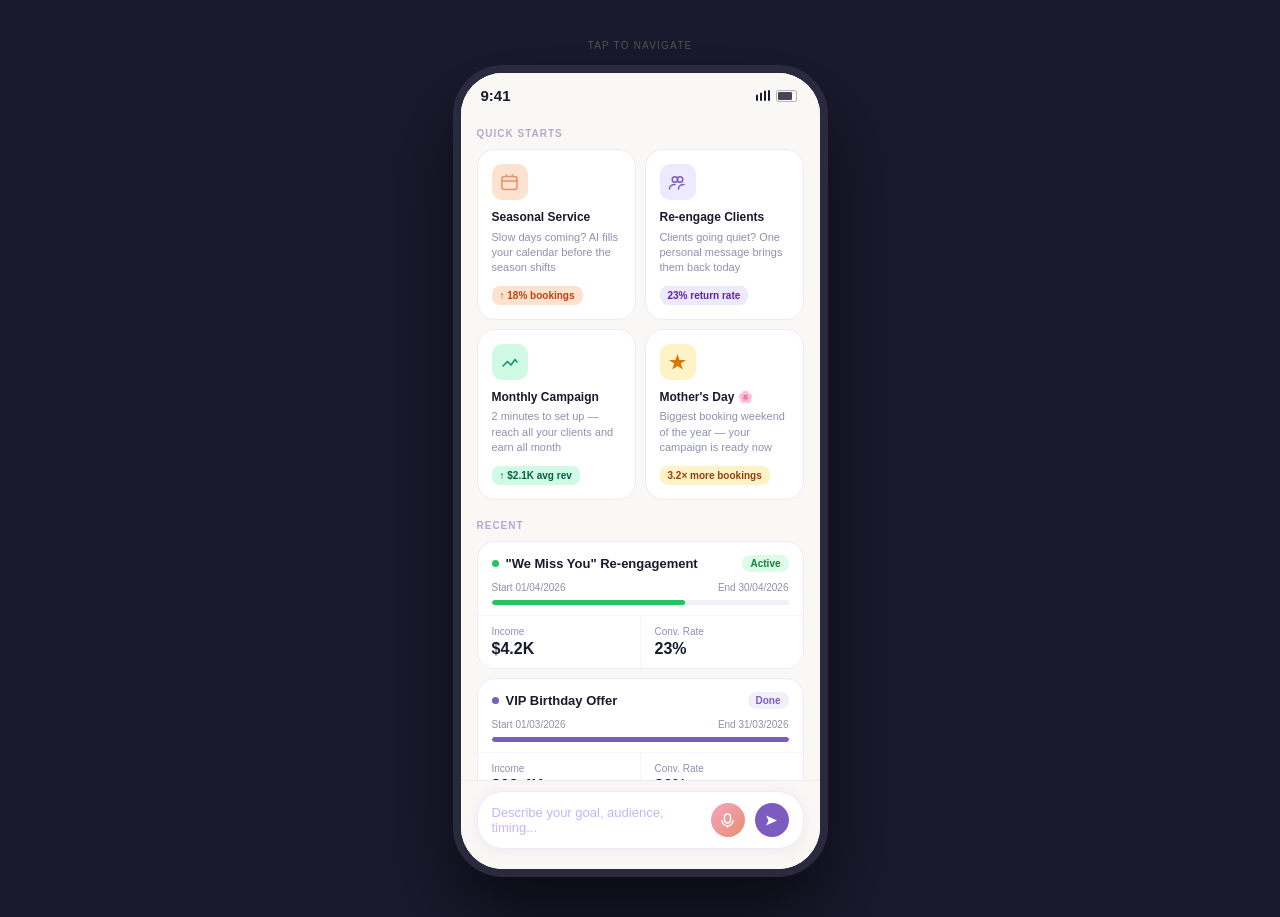
==== index.html @ c38c5f67 "change number" ====
<!DOCTYPE html>
<html lang="en">
<head>
<meta charset="UTF-8">
<meta name="viewport" content="width=device-width, initial-scale=1.0">
<title>GCI – AI Marketing</title>
<link rel="stylesheet" href="css/style.css">
</head>
<body>
<div class="pw">
  <div class="plbl">Tap to navigate</div>
  <div class="phone">
  <div class="toast" id="draft-toast"><svg width="13" height="13" viewBox="0 0 13 13" fill="none"><path d="M2 6.5l3 3 6-6" stroke="#22C55E" stroke-width="1.8" stroke-linecap="round" stroke-linejoin="round"/></svg>Saved to Drafts</div>
  <div class="toast" id="ai-upd-toast"><svg width="13" height="13" viewBox="0 0 13 13" fill="none"><path d="M6.5 1L8 5.5L13 6.5L8 7.5L6.5 12L5 7.5L0 6.5L5 5.5Z" fill="#A78BFA"/></svg>AI updated your Campaign Draft</div>

  <!-- S1: HOME -->
  <div class="screen active" id="s1">
    <div class="sb"><span class="sbt">9:41</span><div class="sbi"><svg width="15" height="11" viewBox="0 0 15 11" fill="#1A1A2E"><rect x="0" y="4.5" width="2" height="6.5" rx="1"/><rect x="4" y="2.5" width="2" height="8.5" rx="1"/><rect x="8" y=".5" width="2" height="10.5" rx="1"/><rect x="12" y="0" width="2" height="11" rx="1"/></svg><svg width="24" height="12" viewBox="0 0 24 12" fill="none"><rect x=".5" y=".5" width="20" height="11" rx="2" stroke="#1A1A2E" stroke-opacity=".3"/><rect x="2" y="2" width="14" height="8" rx="1.3" fill="#1A1A2E" opacity=".8"/></svg></div></div>
    <div class="s1-scroll">
      <div class="qs-section" style="padding-top:16px">
        <div class="qs-lbl">QUICK STARTS</div>
        <div class="qs-grid">
          <div class="qs-card" onclick="startFlow('Promote a seasonal service for my nail salon.')">
            <div class="qs-ico" style="background:#FEE2D0"><svg width="19" height="19" viewBox="0 0 19 19" fill="none"><rect x="2" y="3.5" width="15" height="13" rx="2.5" stroke="#E88F6E" stroke-width="1.5"/><path d="M6.5 3.5V2M12.5 3.5V2M2 8h15" stroke="#E88F6E" stroke-width="1.5" stroke-linecap="round"/></svg></div>
            <div class="qs-name">Seasonal Service</div>
            <div class="qs-desc">Slow days coming? AI fills your calendar before the season shifts</div>
            <div class="qs-stat" style="background:#FEE2D0;color:#C2410C">↑ 18% bookings</div>
          </div>
          <div class="qs-card" onclick="startFlow('Bring back inactive customers.')">
            <div class="qs-ico" style="background:#EDE9FE"><svg width="19" height="19" viewBox="0 0 19 19" fill="none"><circle cx="7" cy="6.5" r="2.8" stroke="#7C5CBF" stroke-width="1.5"/><circle cx="12" cy="6.5" r="2.8" stroke="#7C5CBF" stroke-width="1.5"/><path d="M1.5 16c0-2.8 2.5-4.5 5.5-4.5M10.5 16c0-2.8 2.5-4.5 5.5-4.5" stroke="#7C5CBF" stroke-width="1.5" stroke-linecap="round"/></svg></div>
            <div class="qs-name">Re-engage Clients</div>
            <div class="qs-desc">Clients going quiet? One personal message brings them back today</div>
            <div class="qs-stat" style="background:#EDE9FE;color:#5B21B6">23% return rate</div>
          </div>
          <div class="qs-card" onclick="startFlow('Create this month\'s campaign.')">
            <div class="qs-ico" style="background:#D1FAE5"><svg width="19" height="19" viewBox="0 0 19 19" fill="none"><path d="M3 14L7.5 9.5L11 13L15 7.5L17 10" stroke="#059669" stroke-width="1.5" stroke-linecap="round" stroke-linejoin="round"/></svg></div>
            <div class="qs-name">Monthly Campaign</div>
            <div class="qs-desc">2 minutes to set up — reach all your clients and earn all month</div>
            <div class="qs-stat" style="background:#D1FAE5;color:#065F46">↑ $2.1K avg rev</div>
          </div>
          <div class="qs-card" onclick="startFlow('Create a Mother\'s Day campaign for me.')">
            <div class="qs-ico" style="background:#FEF3C7"><svg width="19" height="19" viewBox="0 0 19 19" fill="none"><path d="M9.5 2L11.5 8H18L12.8 11.6L14.8 17.5L9.5 14L4.2 17.5L6.2 11.6L1 8H7.5Z" fill="#D97706"/></svg></div>
            <div class="qs-name">Mother's Day 🌸</div>
            <div class="qs-desc">Biggest booking weekend of the year — your campaign is ready now</div>
            <div class="qs-stat" style="background:#FEF3C7;color:#92400E">3.2× more bookings</div>
          </div>
        </div>
        <div class="recent-lbl">RECENT</div>
        <div class="rc-card">
          <div class="rc-top">
            <div class="rc-name-row">
              <div class="rc-dot" style="background:#22C55E"></div>
              <span class="rc-name">"We Miss You" Re-engagement</span>
              <span class="rc-badge active">Active</span>
            </div>
            <div class="rc-dates"><span class="rc-date">Start 01/04/2026</span><span class="rc-date">End 30/04/2026</span></div>
            <div class="rc-bar-bg"><div class="rc-bar-fill" style="width:65%"></div></div>
          </div>
          <div class="rc-metrics">
            <div class="rc-metric"><div class="rc-mlbl">Income</div><div class="rc-mval">$4.2K</div></div>
            <div class="rc-metric"><div class="rc-mlbl">Conv. Rate</div><div class="rc-mval">23%</div></div>
          </div>
        </div>
        <div class="rc-card">
          <div class="rc-top">
            <div class="rc-name-row">
              <div class="rc-dot" style="background:#7C5CBF"></div>
              <span class="rc-name">VIP Birthday Offer</span>
              <span class="rc-badge done">Done</span>
            </div>
            <div class="rc-dates"><span class="rc-date">Start 01/03/2026</span><span class="rc-date">End 31/03/2026</span></div>
            <div class="rc-bar-bg"><div class="rc-bar-fill" style="width:100%;background:#7C5CBF"></div></div>
          </div>
          <div class="rc-metrics">
            <div class="rc-metric"><div class="rc-mlbl">Income</div><div class="rc-mval">$98.4K</div></div>
            <div class="rc-metric"><div class="rc-mlbl">Conv. Rate</div><div class="rc-mval">80%</div></div>
          </div>
        </div>
        <div class="draft-lbl">DRAFTS</div>
        <div class="recent-card" id="draft-list">
          <div class="rrow" onclick="goTo('s3')"><div class="rdot" style="background:#F59E0B"></div><div style="flex:1"><div class="rnm">Summer Flash Sale</div><div class="rsub">SMS · All clients · Draft</div></div><svg width="13" height="13" viewBox="0 0 13 13" fill="none"><path d="M4.5 2.5l4 4-4 4" stroke="#C4B5FD" stroke-width="1.5" stroke-linecap="round"/></svg></div>
          <div class="rrow" onclick="goTo('s3')"><div class="rdot" style="background:#F59E0B"></div><div style="flex:1"><div class="rnm">Loyalty Reward Announcement</div><div class="rsub">Email · VIP clients · Draft</div></div><svg width="13" height="13" viewBox="0 0 13 13" fill="none"><path d="M4.5 2.5l4 4-4 4" stroke="#C4B5FD" stroke-width="1.5" stroke-linecap="round"/></svg></div>
        </div>
      </div>
    </div>
    <div class="fi"><div class="fi-box" onclick="startFlow('Create a Mother\'s Day campaign for me.')"><span class="fi-ph">Describe your goal, audience, timing...</span><div class="fi-mic"><svg width="15" height="15" viewBox="0 0 15 15" fill="none"><rect x="4.5" y="1" width="6" height="9" rx="3" stroke="white" stroke-width="1.4"/><path d="M2 7.5C2 10.5 4.5 13 7.5 13s5.5-2.5 5.5-5.5" stroke="white" stroke-width="1.4" stroke-linecap="round"/><path d="M7.5 13v1.5" stroke="white" stroke-width="1.4" stroke-linecap="round"/></svg></div><div class="fi-send"><svg width="15" height="15" viewBox="0 0 15 15" fill="none"><path d="M13 7.5L2 2.5l2.5 5-2.5 5L13 7.5z" fill="white"/></svg></div></div></div>
  </div>

  <!-- S3: CAMPAIGN (Draft + Review combined) -->
  <div class="screen" id="s3">
    <div class="sb"><span class="sbt">9:41</span><div class="sbi"><svg width="15" height="11" viewBox="0 0 15 11" fill="#1A1A2E"><rect x="0" y="4.5" width="2" height="6.5" rx="1"/><rect x="4" y="2.5" width="2" height="8.5" rx="1"/><rect x="8" y=".5" width="2" height="10.5" rx="1"/><rect x="12" y="0" width="2" height="11" rx="1"/></svg><svg width="24" height="12" viewBox="0 0 24 12" fill="none"><rect x=".5" y=".5" width="20" height="11" rx="2" stroke="#1A1A2E" stroke-opacity=".3"/><rect x="2" y="2" width="14" height="8" rx="1.3" fill="#1A1A2E" opacity=".8"/></svg></div></div>
    <div class="topnav"><div class="back" onclick="goTo('s1')"><svg width="13" height="13" viewBox="0 0 13 13" fill="none"><path d="M9 2L4 6.5L9 11" stroke="#7C5CBF" stroke-width="1.8" stroke-linecap="round" stroke-linejoin="round"/></svg></div><span class="topnav-title">Campaign</span></div>
    <div style="flex:1;display:flex;flex-direction:column;overflow:hidden;min-height:0">
      <div class="rv-scroll">

        <!-- 1. Campaign header + key stats -->
        <div class="camp-header">
          <div class="ready-badge"><svg width="11" height="11" viewBox="0 0 11 11" fill="none"><path d="M2 5.5l2.5 2.5 4.5-4.5" stroke="white" stroke-width="1.8" stroke-linecap="round" stroke-linejoin="round"/></svg>AI Generated</div>
          <div class="camp-name">Mother's Day Special 🌸</div>
          <div class="camp-desc">A warm campaign to celebrate your clients and bring them back to the salon.</div>
          <div class="camp-stats">
            <div class="camp-stat"><div class="camp-stat-lbl">TARGET</div><div class="camp-stat-val" id="rv-target">All Clients</div></div>
            <div class="camp-stat"><div class="camp-stat-lbl">AUDIENCE</div><div class="camp-stat-val">~420 clients</div></div>
            <div class="camp-stat"><div class="camp-stat-lbl">TONE</div><div class="camp-stat-val" id="rv-tone">Warm &amp; Personal</div></div>
            <div class="camp-stat"><div class="camp-stat-lbl">CHANNEL</div><div class="camp-stat-val" id="rv-channel">SMS</div></div>
          </div>
        </div>

        <!-- 2. Message Preview -->
        <div class="msg-card">
          <div class="msg-hd"><span class="msg-hd-lbl">MESSAGE PREVIEW</span><div class="msg-hd-right"><button class="btn-regen" id="btn-regen" onclick="regenMsg()"><svg width="11" height="11" viewBox="0 0 11 11" fill="none"><path d="M9.5 5.5A4 4 0 1 1 7 1.8" stroke="#7C5CBF" stroke-width="1.5" stroke-linecap="round"/><path d="M7 0v2.5H9.5" stroke="#7C5CBF" stroke-width="1.5" stroke-linecap="round" stroke-linejoin="round"/></svg>Regenerate</button></div></div>
          <div class="msg-body">
            <div class="mctabs">
              <div class="mctab on" onclick="switchTab(this,'sms')">SMS</div>
              <div class="mctab" onclick="switchTab(this,'email')">Email</div>
            </div>
            <div id="sms-msg">
              <div class="msg-bubble"><div class="msg-tag">SMS MESSAGE</div><div class="msg-txt">Hi <span class="msg-hl">[Name]</span>, Mother's Day is almost here 🌸 Treat yourself or gift someone special a relaxing nail session. We'd love to celebrate with you this weekend!</div></div>
              <div class="msg-footer"><div class="msg-cta-pill"><svg width="11" height="11" viewBox="0 0 11 11" fill="none"><path d="M9.5 5.5L1.5 1.5l1.5 4-1.5 4L9.5 5.5z" fill="#5B21B6"/></svg>Book a visit →</div><div class="msg-note"><svg width="11" height="11" viewBox="0 0 11 11" fill="none"><circle cx="5.5" cy="5.5" r="4.5" stroke="#C4B5FD" stroke-width="1"/><path d="M5.5 4v3M5.5 8v.5" stroke="#C4B5FD" stroke-width="1" stroke-linecap="round"/></svg>Personalised per client</div></div>
            </div>
            <div id="email-msg" style="display:none">
              <div class="msg-bubble"><div class="msg-tag">SUBJECT LINE</div><div class="msg-txt" style="margin-bottom:10px">We're thinking of you, <span class="msg-hl">[Name]</span> 🌸</div><div class="msg-tag">BODY</div><div class="msg-txt">Mother's Day is almost here — and we'd love to help you celebrate. Whether it's a treat for yourself or a gift for someone special, we're here to make it a beautiful moment. Book anytime this weekend!</div></div>
              <div class="msg-footer"><div class="msg-cta-pill"><svg width="11" height="11" viewBox="0 0 11 11" fill="none"><path d="M9.5 5.5L1.5 1.5l1.5 4-1.5 4L9.5 5.5z" fill="#5B21B6"/></svg>Book a visit →</div><div class="msg-note"><svg width="11" height="11" viewBox="0 0 11 11" fill="none"><circle cx="5.5" cy="5.5" r="4.5" stroke="#C4B5FD" stroke-width="1"/><path d="M5.5 4v3M5.5 8v.5" stroke="#C4B5FD" stroke-width="1" stroke-linecap="round"/></svg>Personalised per client</div></div>
            </div>
          </div>
        </div>

        <!-- 3. Why this suggestion -->
        <div class="why-sug">
          <div class="why-sug-lbl">WHY THIS SUGGESTION</div>
          <div class="why-sug-row">
            <span class="why-sug-key">Est. income</span>
            <span class="why-sug-val">$16,200 – $17,600</span>
          </div>
          <div class="why-sug-row">
            <span class="why-sug-key">Booking rate</span>
            <span class="why-sug-val green">70% (≈294 bookings)</span>
          </div>
        </div>

        <!-- 4. Remaining details (collapsible) -->
        <div class="det-card">
          <div class="det-hd open" onclick="toggleDetails()"><span class="det-hd-lbl">MORE DETAILS</span><svg class="det-chevron open" id="det-chevron" width="14" height="14" viewBox="0 0 14 14" fill="none"><path d="M3.5 5.5L7 9l3.5-3.5" stroke="#B0A8D0" stroke-width="1.6" stroke-linecap="round" stroke-linejoin="round"/></svg></div>
          <div class="det-body open" id="det-body">
            <div class="irow"><div class="irow-ico" style="background:#22C55E"></div><span class="irow-lbl">Offer</span><div class="irow-right"><div class="irow-val">No Discount</div><div class="irow-sub">Brand loyalty focus</div></div></div>
            <div class="irow"><div class="irow-ico" style="background:#A78BFA"></div><span class="irow-lbl">CTA</span><div class="irow-right"><div class="cta-val">Book a visit →</div><div class="cta-sub">salon.gci.app/book</div></div></div>
            <div class="irow"><div class="irow-ico" style="background:#9D174D"></div><span class="irow-lbl">Duration</span><div class="irow-right"><div class="irow-val">7 days</div><div class="irow-sub">Starting Apr 29</div></div></div>
            <div class="irow"><div class="irow-ico" style="background:#059669"></div><span class="irow-lbl">Timing</span><div class="irow-right"><div class="irow-val">Tue &amp; Thu · 10:00 AM</div><div class="irow-sub">Optimal open rate window</div></div></div>
          </div>
        </div>

      </div>
      <div class="actions-bar">
        <div class="ai-upd-notif show" id="ai-upd-notif" onclick="goTo('s3b')">
          <span class="ai-upd-txt" id="ai-upd-txt"><svg width="11" height="11" viewBox="0 0 11 11" fill="none"><path d="M5.5 1L6.8 4.2L10.5 5.5L6.8 6.8L5.5 10L4.2 6.8L0.5 5.5L4.2 4.2Z" fill="#7C5CBF"/></svg>AI generated this campaign for you</span>
          <span class="ai-upd-link">See detail →</span>
        </div>
        <div class="ai-chat-wrap">
          <input class="ai-chat-inp" id="ai-chat-inp" type="text" placeholder="Ask AI to tweak this campaign…" onkeydown="if(event.key==='Enter')sendAiEdit()"/>
          <button class="ai-chat-mic" onclick="void 0"><svg width="15" height="15" viewBox="0 0 15 15" fill="none"><rect x="4.5" y="1" width="6" height="9" rx="3" stroke="white" stroke-width="1.4"/><path d="M2 7.5C2 10.5 4.5 13 7.5 13s5.5-2.5 5.5-5.5" stroke="white" stroke-width="1.4" stroke-linecap="round"/><path d="M7.5 13v1.5" stroke="white" stroke-width="1.4" stroke-linecap="round"/></svg></button>
          <button class="ai-chat-send" onclick="sendAiEdit()"><svg width="15" height="15" viewBox="0 0 15 15" fill="none"><path d="M13 7.5L2 2.5l2.5 5-2.5 5L13 7.5z" fill="white"/></svg></button>
        </div>
        <div class="actions-btn-row">
          <button class="btn-approve-lg" onclick="goTo('s6')"><div class="shine"></div><svg width="16" height="16" viewBox="0 0 16 16" fill="none"><path d="M2.5 8l4 4 7-7" stroke="white" stroke-width="2.2" stroke-linecap="round" stroke-linejoin="round"/></svg>Approve</button>
          <button class="btn-save-draft-sm" onclick="saveDraft()"><svg width="13" height="13" viewBox="0 0 13 13" fill="none"><rect x="2" y="1.5" width="9" height="10" rx="1.5" stroke="currentColor" stroke-width="1.2"/><path d="M4.5 5h4M4.5 7.5h3" stroke="currentColor" stroke-width="1.1" stroke-linecap="round"/></svg>Draft</button>
        </div>
      </div>
    </div>
  </div>

  <!-- S5: SUCCESS -->
  <div class="screen" id="s6">
    <div class="sb"><span class="sbt">9:41</span><div class="sbi"><svg width="15" height="11" viewBox="0 0 15 11" fill="#1A1A2E"><rect x="0" y="4.5" width="2" height="6.5" rx="1"/><rect x="4" y="2.5" width="2" height="8.5" rx="1"/><rect x="8" y=".5" width="2" height="10.5" rx="1"/><rect x="12" y="0" width="2" height="11" rx="1"/></svg><svg width="24" height="12" viewBox="0 0 24 12" fill="none"><rect x=".5" y=".5" width="20" height="11" rx="2" stroke="#1A1A2E" stroke-opacity=".3"/><rect x="2" y="2" width="14" height="8" rx="1.3" fill="#1A1A2E" opacity=".8"/></svg></div></div>
    <div class="sw">
      <div class="s-ico-v2"><svg width="38" height="38" viewBox="0 0 38 38" fill="none"><path d="M7 19l8.5 8.5L31 11" stroke="white" stroke-width="3.5" stroke-linecap="round" stroke-linejoin="round"/></svg></div>
      <div class="s-title">Campaign Approved!</div>
      <div class="s-sub">Your "Mother's Day Special" campaign is now scheduled and will start reaching clients on Apr 28, 2026.</div>
      <div class="apv-card">
        <div class="apv-hd"><div class="apv-ico"><svg width="16" height="16" viewBox="0 0 16 16" fill="none"><path d="M8 1L9.8 6.2L15 8L9.8 9.8L8 15L6.2 9.8L1 8L6.2 6.2Z" fill="#A78BFA"/></svg></div><span class="apv-hd-lbl">Campaign Details</span></div>
        <div class="apv-row"><span class="apv-lbl">Target audience</span><span class="apv-val">420 clients</span></div>
        <div class="apv-row"><span class="apv-lbl">Duration</span><span class="apv-val">7 days</span></div>
        <div class="apv-row"><span class="apv-lbl">Offer</span><span class="apv-val">No discount</span></div>
        <div class="apv-row"><span class="apv-lbl">Booking rate</span><span class="apv-val green">70% (≈294 bookings)</span></div>
        <div class="apv-row"><span class="apv-lbl">Est. income</span><span class="apv-val green">$16,200 – $17,600</span></div>
        <div class="apv-row"><span class="apv-lbl">First message sends</span><span class="apv-val">Apr 29 · 10:00 AM</span></div>
      </div>
      <button class="btn-done" onclick="resetAll()">Back to AI Marketing</button>
    </div>
  </div>

  <!-- S3B: AI REVISE CHAT -->
  <div class="screen" id="s3b">
    <div class="sb"><span class="sbt">9:41</span><div class="sbi"><svg width="15" height="11" viewBox="0 0 15 11" fill="#1A1A2E"><rect x="0" y="4.5" width="2" height="6.5" rx="1"/><rect x="4" y="2.5" width="2" height="8.5" rx="1"/><rect x="8" y=".5" width="2" height="10.5" rx="1"/><rect x="12" y="0" width="2" height="11" rx="1"/></svg><svg width="24" height="12" viewBox="0 0 24 12" fill="none"><rect x=".5" y=".5" width="20" height="11" rx="2" stroke="#1A1A2E" stroke-opacity=".3"/><rect x="2" y="2" width="14" height="8" rx="1.3" fill="#1A1A2E" opacity=".8"/></svg></div></div>
    <div class="aie-nav">
      <button class="aie-back" onclick="goTo('s3')"><svg width="13" height="13" viewBox="0 0 13 13" fill="none"><path d="M9 2L4 6.5L9 11" stroke="#7C5CBF" stroke-width="1.8" stroke-linecap="round" stroke-linejoin="round"/></svg></button>
      <div class="aie-ava"><svg width="20" height="20" viewBox="0 0 20 20" fill="none"><path d="M10 2L12.2 8L18 10L12.2 12L10 18L7.8 12L2 10L7.8 8Z" fill="white"/></svg></div>
      <div class="aie-info">
        <div class="aie-name">AI Assistant</div>
        <div class="aie-sub"><span class="aie-sub-dot"></span>Revising campaign</div>
      </div>
    </div>
    <div class="aie-ctx">
      <div class="aie-ctx-pill"><svg width="10" height="10" viewBox="0 0 10 10" fill="none"><path d="M5 0.5L6.2 3.8L9.5 5L6.2 6.2L5 9.5L3.8 6.2L0.5 5L3.8 3.8Z" fill="#A78BFA"/></svg>Mother's Day Campaign · All Clients</div>
    </div>
    <div class="aie-chat">
      <div class="br u"><div class="b usr">Make it more premium and don't use discount language.</div></div>
      <div class="br" style="align-items:flex-start">
        <div class="bav" style="margin-top:0"><svg width="13" height="13" viewBox="0 0 13 13" fill="none"><path d="M6.5 1L8 5.5L13 6.5L8 7.5L6.5 12L5 7.5L0 6.5L5 5.5Z" fill="white"/></svg></div>
        <div style="flex:1;min-width:0">
          <div class="b ai" style="display:inline-block">Done! Elevated the tone and removed all promotional language.</div>
          <div class="wc-card">
            <div class="wc-hd"><div class="wc-ico"><svg width="11" height="11" viewBox="0 0 11 11" fill="none"><path d="M1.5 5.5h8M6.5 3L9 5.5 6.5 8" stroke="white" stroke-width="1.5" stroke-linecap="round" stroke-linejoin="round"/></svg></div><span class="wc-hd-lbl">What changed</span></div>
            <div class="wc-row"><div class="wc-dot" style="background:#F4A4C0"></div><span class="wc-lbl">Tone</span><span class="wc-val">Premium &amp; refined</span></div>
            <div class="wc-row"><div class="wc-dot" style="background:#A78BFA"></div><span class="wc-lbl">Language</span><span class="wc-val">No discount wording</span></div>
            <div class="wc-row"><div class="wc-dot" style="background:#7C5CBF"></div><span class="wc-lbl">CTA</span><span class="wc-val">Luxury positioning</span></div>
          </div>
        </div>
      </div>
      <div class="br u"><div class="b usr">Change the send time to Friday morning.</div></div>
      <div class="br" style="align-items:flex-start">
        <div class="bav" style="margin-top:0"><svg width="13" height="13" viewBox="0 0 13 13" fill="none"><path d="M6.5 1L8 5.5L13 6.5L8 7.5L6.5 12L5 7.5L0 6.5L5 5.5Z" fill="white"/></svg></div>
        <div style="flex:1;min-width:0">
          <div class="b ai" style="display:inline-block">Updated! Friday 10am — peak open-rate window for salon clients.</div>
          <div class="wc-card">
            <div class="wc-hd"><div class="wc-ico"><svg width="11" height="11" viewBox="0 0 11 11" fill="none"><path d="M1.5 5.5h8M6.5 3L9 5.5 6.5 8" stroke="white" stroke-width="1.5" stroke-linecap="round" stroke-linejoin="round"/></svg></div><span class="wc-hd-lbl">What changed</span></div>
            <div class="wc-row"><div class="wc-dot" style="background:#E88F6E"></div><span class="wc-lbl">Timing</span><span class="wc-val">Fri · 10:00 AM</span></div>
            <div class="wc-row"><div class="wc-dot" style="background:#A78BFA"></div><span class="wc-lbl">CTA</span><span class="wc-val">"Reserve your appointment →"</span></div>
          </div>
        </div>
      </div>
    </div>
    <!-- <div class="aie-bottom">
      <button class="btn-approve-v2" onclick="goTo('s3')"><div class="shine"></div><svg width="15" height="15" viewBox="0 0 15 15" fill="none"><path d="M13 7.5L2 2.5l2.5 5-2.5 5L13 7.5z" fill="white"/></svg>Save Version</button>
      <div class="inp-row" style="padding-bottom:22px">
        <input class="ci" placeholder="Ask to refine further..."/>
        <button class="mic-b"><svg width="15" height="15" viewBox="0 0 15 15" fill="none"><rect x="4.5" y="1" width="6" height="9" rx="3" stroke="white" stroke-width="1.4"/><path d="M2 7.5C2 10.5 4.5 13 7.5 13s5.5-2.5 5.5-5.5" stroke="white" stroke-width="1.4" stroke-linecap="round"/><path d="M7.5 13v1.5" stroke="white" stroke-width="1.4" stroke-linecap="round"/></svg></button>
        <button class="snd-b"><svg width="15" height="15" viewBox="0 0 15 15" fill="none"><path d="M13 7.5L2 2.5l2.5 5-2.5 5L13 7.5z" fill="white"/></svg></button>
      </div>
    </div> -->
  </div>

  <!-- S5M: MANUAL EDIT -->
  <div class="screen" id="s5m">
    <div class="sb"><span class="sbt">9:41</span><div class="sbi"><svg width="15" height="11" viewBox="0 0 15 11" fill="#1A1A2E"><rect x="0" y="4.5" width="2" height="6.5" rx="1"/><rect x="4" y="2.5" width="2" height="8.5" rx="1"/><rect x="8" y=".5" width="2" height="10.5" rx="1"/><rect x="12" y="0" width="2" height="11" rx="1"/></svg><svg width="24" height="12" viewBox="0 0 24 12" fill="none"><rect x=".5" y=".5" width="20" height="11" rx="2" stroke="#1A1A2E" stroke-opacity=".3"/><rect x="2" y="2" width="14" height="8" rx="1.3" fill="#1A1A2E" opacity=".8"/></svg></div></div>
    <div class="topnav"><div class="back" onclick="goTo('s3')"><svg width="13" height="13" viewBox="0 0 13 13" fill="none"><path d="M9 2L4 6.5L9 11" stroke="#7C5CBF" stroke-width="1.8" stroke-linecap="round" stroke-linejoin="round"/></svg></div><span class="topnav-title">Edit Campaign</span></div>
    <div style="flex:1;display:flex;flex-direction:column;overflow:hidden;min-height:0"><div class="me-scroll">

      <div class="me-section">
        <div class="me-lbl">CAMPAIGN NAME</div>
        <input class="me-input" id="me-name" value="Mother's Day Special 🌸" />
      </div>

      <div class="me-section">
        <div class="me-lbl">OBJECTIVE</div>
        <textarea class="me-textarea" id="me-obj" rows="3">Re-engage lapsed customers</textarea>
      </div>

      <div class="me-section">
        <div class="me-lbl">AUDIENCE</div>
        <div class="me-chips" id="me-audience-chips">
          <div class="me-chip on" onclick="pickOne(this,'me-audience-chips')">Return Clients</div>
          <div class="me-chip" onclick="pickOne(this,'me-audience-chips')">New Clients</div>
          <div class="me-chip" onclick="pickOne(this,'me-audience-chips')">All Clients</div>
        </div>
      </div>

      <div class="me-section">
        <div class="me-lbl">TONE <span style="color:#C4B5FD;font-weight:400">· pick multiple</span></div>
        <div class="me-chips" id="me-tone-chips">
          <div class="me-chip on" onclick="pickMulti(this)">Warm &amp; Personal</div>
          <div class="me-chip" onclick="pickMulti(this)">Exciting &amp; Urgent</div>
          <div class="me-chip" onclick="pickMulti(this)">Professional</div>
          <div class="me-chip" onclick="pickMulti(this)">Playful</div>
        </div>
      </div>

      <div class="me-section">
        <div class="me-lbl">OFFER</div>
        <div class="me-chips" id="me-offer-chips">
          <div class="me-chip on" onclick="pickOne(this,'me-offer-chips')">No discount</div>
          <div class="me-chip" onclick="pickOne(this,'me-offer-chips')">% Discount</div>
          <div class="me-chip" onclick="pickOne(this,'me-offer-chips')">Free Add-on</div>
        </div>
        <div id="me-offer-input-wrap" style="display:none;margin-top:10px">
          <input class="me-input" id="me-offer-val" placeholder="e.g. 15% off this weekend" />
        </div>
      </div>

      <div class="me-section">
        <div class="me-lbl">MESSAGE</div>
        <textarea class="me-textarea" id="me-msg" rows="4">Hi [Name], Mother's Day is almost here 🌸 Treat yourself or gift someone special a relaxing nail session. We'd love to celebrate with you this weekend!</textarea>
        <div style="font-size:11px;color:#A78BFA;margin-top:6px;display:flex;align-items:center;gap:4px"><svg width="11" height="11" viewBox="0 0 11 11" fill="none"><circle cx="5.5" cy="5.5" r="4.5" stroke="#A78BFA" stroke-width="1"/><path d="M5.5 4v3M5.5 8v.5" stroke="#A78BFA" stroke-width="1" stroke-linecap="round"/></svg>[Name] will be replaced with each client's first name</div>
      </div>

      <div class="me-section">
        <div class="me-lbl">DURATION</div>
        <div class="me-chips" id="me-dur-chips">
          <div class="me-chip" onclick="pickOne(this,'me-dur-chips')">1 week</div>
          <div class="me-chip on" onclick="pickOne(this,'me-dur-chips')">2 weeks</div>
          <div class="me-chip" onclick="pickOne(this,'me-dur-chips')">1 month</div>
        </div>
      </div>

    </div></div>
    <div class="me-actions">
      <button class="me-save" onclick="saveManual()">
        <div class="shine"></div>
        <svg width="15" height="15" viewBox="0 0 15 15" fill="none"><path d="M2.5 7.5l4 4 6.5-6.5" stroke="white" stroke-width="2" stroke-linecap="round" stroke-linejoin="round"/></svg>
        Save &amp; Back to Review
      </button>
      <button class="me-cancel" onclick="goTo('s3')">Cancel</button>
    </div>
  </div>

  </div>
</div>
<script src="js/script.js"></script>
</html>
---- css/style.css ----
*{box-sizing:border-box;margin:0;padding:0}
body{background:#1a1a2e;display:flex;justify-content:center;align-items:flex-start;padding:40px 16px;font-family:-apple-system,BlinkMacSystemFont,'SF Pro Display','SF Pro Text',sans-serif;min-height:100vh}
.pw{display:flex;flex-direction:column;align-items:center;gap:14px}
.plbl{color:#555;font-size:10px;letter-spacing:.12em;font-weight:500;text-transform:uppercase}
.phone{width:375px;height:812px;background:#FAF8F5;border-radius:50px;overflow:hidden;border:8px solid #2a2a3e;box-shadow:0 40px 80px rgba(0,0,0,0.6);position:relative}
.screen{position:absolute;inset:0;display:flex;flex-direction:column;background:#FAF8F5;opacity:0;pointer-events:none;transition:opacity .3s ease}
.screen.active{opacity:1;pointer-events:all}

.sb{padding:14px 20px 8px;display:flex;justify-content:space-between;align-items:center;flex-shrink:0;background:#FAF8F5}
.sbt{font-size:15px;font-weight:600;color:#1A1A2E}
.sbi{display:flex;gap:5px;align-items:center}

.stepbar{background:#fff;padding:12px 16px 10px;border-bottom:0.5px solid #EEECF8;flex-shrink:0}
.steps{display:flex;align-items:center}
.step{display:flex;flex-direction:column;align-items:center;gap:4px;flex:1}
.sc{width:30px;height:30px;border-radius:50%;display:flex;align-items:center;justify-content:center;font-size:12px;font-weight:600}
.sc.done{background:#22C55E;color:#fff}
.sc.active{background:#7C5CBF;color:#fff}
.sc.idle{background:#F0EFFB;color:#C4B5FD;border:1.5px solid #E0DDFB}
.sl{font-size:10px;font-weight:500}
.sl.done{color:#22C55E}.sl.active{color:#7C5CBF}.sl.idle{color:#C4B5FD}
.sline{flex:1;height:2px;margin-top:-16px}
.sline.done{background:#22C55E}.sline.idle{background:#E0DDFB}

.s1-scroll{flex:1;overflow-y:auto;padding:0 0 16px}
.s1-scroll::-webkit-scrollbar{display:none}
.hero{text-align:center;padding:28px 24px 22px}
.hero-ring{width:72px;height:72px;border-radius:22px;background:linear-gradient(145deg,#F4A4C0,#A78BFA);display:flex;align-items:center;justify-content:center;margin:0 auto 16px}
.hero-title{font-size:26px;font-weight:700;color:#1A1A2E;letter-spacing:-.3px;margin-bottom:8px}
.hero-sub{font-size:14px;color:#8080A0;line-height:1.55;max-width:260px;margin:0 auto}
.qs-section{padding:0 16px}
.qs-lbl{font-size:10px;font-weight:600;color:#B0A8D0;letter-spacing:.1em;margin-bottom:10px}
.qs-grid{display:grid;grid-template-columns:1fr 1fr;gap:9px;margin-bottom:20px}
.qs-card{background:#fff;border-radius:18px;padding:14px;border:0.5px solid #EDE9FE;cursor:pointer;transition:all .15s;-webkit-tap-highlight-color:transparent;display:flex;flex-direction:column;gap:0}
.qs-card:active{background:#F5F3FF;transform:scale(.97)}
.qs-ico{width:36px;height:36px;border-radius:10px;display:flex;align-items:center;justify-content:center;margin-bottom:10px;flex-shrink:0}
.qs-name{font-size:12px;font-weight:700;color:#1A1A2E;line-height:1.3;margin-bottom:4px}
.qs-desc{font-size:11px;color:#9090B0;line-height:1.4;margin-bottom:10px;flex:1}
.qs-stat{display:inline-flex;align-items:center;gap:4px;font-size:10px;font-weight:700;padding:4px 8px;border-radius:8px;align-self:flex-start}
.qs-arrow{display:flex;align-items:center;justify-content:space-between;margin-top:2px}
.recent-lbl{font-size:10px;font-weight:600;color:#B0A8D0;letter-spacing:.1em;margin-bottom:10px}
.draft-lbl{font-size:10px;font-weight:600;color:#B0A8D0;letter-spacing:.1em;margin-bottom:10px;margin-top:18px}
.recent-card{background:#fff;border-radius:18px;border:0.5px solid #EDE9FE;overflow:hidden}
.rrow{display:flex;align-items:center;gap:10px;padding:11px 14px;border-bottom:0.5px solid #F5F3FF;cursor:pointer;transition:background .15s}
.rrow:last-child{border-bottom:none}
.rrow:active{background:#F8F7FF}
.rdot{width:8px;height:8px;border-radius:50%;flex-shrink:0}
.rnm{font-size:13px;font-weight:500;color:#1A1A2E}
.rsub{font-size:11px;color:#9090B0;margin-top:2px}
.rc-card{background:#fff;border-radius:18px;border:0.5px solid #EDE9FE;overflow:hidden;margin-bottom:9px;cursor:pointer;transition:background .15s;-webkit-tap-highlight-color:transparent}
.rc-card:active{background:#F8F7FF}
.rc-top{padding:13px 14px 10px;border-bottom:0.5px solid #F5F3FF}
.rc-name-row{display:flex;align-items:center;gap:7px;margin-bottom:10px}
.rc-dot{width:7px;height:7px;border-radius:50%;flex-shrink:0}
.rc-name{font-size:13px;font-weight:600;color:#1A1A2E;flex:1}
.rc-badge{font-size:10px;font-weight:600;padding:3px 8px;border-radius:10px}
.rc-badge.active{background:#DCFCE7;color:#15803D}
.rc-badge.done{background:#F0EFFB;color:#7C5CBF}
.rc-dates{display:flex;justify-content:space-between;margin-bottom:7px}
.rc-date{font-size:10px;color:#9090B0}
.rc-bar-bg{height:5px;background:#F0EFFB;border-radius:10px;overflow:hidden}
.rc-bar-fill{height:100%;border-radius:10px;background:#22C55E}
.rc-metrics{display:grid;grid-template-columns:1fr 1fr;gap:1px;background:#F5F3FF}
.rc-metric{background:#fff;padding:10px 14px}
.rc-mlbl{font-size:10px;color:#9090B0;margin-bottom:3px}
.rc-mval{font-size:16px;font-weight:700;color:#1A1A2E}

.fi{padding:10px 16px 20px;background:#FAF8F5;border-top:0.5px solid #EEECF8;flex-shrink:0}
.fi-box{background:#fff;border-radius:26px;border:1px solid #EDE9FE;padding:11px 14px;display:flex;align-items:center;gap:10px;box-shadow:0 2px 16px rgba(124,92,191,0.09);cursor:pointer}
.fi-ph{flex:1;font-size:13px;color:#C4B5FD}
.fi-mic{width:34px;height:34px;border-radius:50%;background:linear-gradient(135deg,#F4A4C0,#E88F6E);display:flex;align-items:center;justify-content:center;flex-shrink:0}
.fi-send{width:34px;height:34px;border-radius:50%;background:#7C5CBF;display:flex;align-items:center;justify-content:center;flex-shrink:0}

.cnav{background:#fff;padding:10px 16px;display:flex;align-items:center;gap:12px;border-bottom:0.5px solid #EEECF8;flex-shrink:0}
.cbk{width:32px;height:32px;border-radius:50%;background:#F5F3FF;display:flex;align-items:center;justify-content:center;cursor:pointer;flex-shrink:0;-webkit-tap-highlight-color:transparent;transition:background .15s}
.cbk:active{background:#EDE9FE}
.cav{width:40px;height:40px;border-radius:50%;background:linear-gradient(135deg,#F4A4C0,#A78BFA);display:flex;align-items:center;justify-content:center;flex-shrink:0}
.cnm{font-size:15px;font-weight:600;color:#1A1A2E}
.cst{font-size:11px;color:#22C55E;font-weight:500;display:flex;align-items:center;gap:4px;margin-top:1px}
.odot{width:6px;height:6px;border-radius:50%;background:#22C55E}

.cs{flex:1;overflow-y:auto;padding:16px;display:flex;flex-direction:column;gap:12px}
.cs::-webkit-scrollbar{display:none}
.br{display:flex;gap:8px;align-items:flex-start}
.br.u{justify-content:flex-end}
.bav{width:28px;height:28px;border-radius:50%;background:linear-gradient(135deg,#F4A4C0,#A78BFA);display:flex;align-items:center;justify-content:center;flex-shrink:0;margin-top:2px}
.b{padding:11px 14px;border-radius:18px;font-size:13px;line-height:1.55}
.b.ai{background:#fff;color:#1A1A2E;border-radius:18px 18px 18px 5px;border:0.5px solid #EDE9FE;max-width:84%}
.b.usr{background:linear-gradient(135deg,#F4A4C0,#E88F6E);color:#fff;border-radius:18px 18px 5px 18px;max-width:78%}
.b-hint{font-size:11px;color:#A78BFA;display:block;margin-top:4px}

.sc-card{background:#fff;border-radius:16px;border:0.5px solid #EDE9FE;overflow:hidden;max-width:88%}
.sc-hd{display:flex;justify-content:space-between;align-items:center;padding:11px 13px;border-bottom:0.5px solid #F5F3FF}
.sc-ct{font-size:12px;font-weight:600;color:#7C5CBF}
.sc-ta{font-size:12px;font-weight:600;color:#7C5CBF;cursor:pointer}
.so{display:flex;align-items:center;gap:11px;padding:11px 13px;cursor:pointer;border-bottom:0.5px solid #F5F3FF;transition:background .15s;-webkit-tap-highlight-color:transparent}
.so:last-of-type{border-bottom:none}
.so.sel{background:#F8F6FF}
.si{width:34px;height:34px;border-radius:10px;display:flex;align-items:center;justify-content:center;flex-shrink:0}
.snm{font-size:13px;font-weight:600;color:#1A1A2E}
.sadr{font-size:11px;color:#9090B0;margin-top:2px}
.chk{width:22px;height:22px;border-radius:50%;border:2px solid #DDD9F8;display:flex;align-items:center;justify-content:center;flex-shrink:0;transition:all .2s}
.chk.on{background:#7C5CBF;border-color:#7C5CBF}
.cbtn{display:block;width:calc(100% - 26px);margin:10px 13px 13px;padding:14px;background:#7C5CBF;color:#fff;border-radius:13px;font-size:14px;font-weight:600;border:none;cursor:pointer;text-align:center;font-family:inherit;transition:opacity .15s}
.cbtn:active{opacity:.8}
/* STORE PICKER (SCALABLE) */
.sl-wrap{background:#fff;border-radius:16px;border:0.5px solid #EDE9FE;overflow:hidden;width:100%}
.sl-search{display:flex;align-items:center;gap:8px;padding:9px 12px;border-bottom:0.5px solid #F0EFFB;background:#FAFAFF}
.sl-inp{flex:1;border:none;outline:none;font-size:13px;color:#1A1A2E;font-family:inherit;background:transparent}
.sl-inp::placeholder{color:#C4B5FD}
.sl-badge{font-size:11px;font-weight:700;color:#fff;background:#7C5CBF;border-radius:20px;padding:2px 8px;flex-shrink:0;min-width:22px;text-align:center;transition:background .2s}
.sl-badge.none{background:#D8D4F0}
.sl-actions{display:flex;justify-content:space-between;align-items:center;padding:6px 12px;border-bottom:0.5px solid #F0EFFB}
.sl-sel-txt{font-size:11px;font-weight:500;color:#B0A8D0}
.sl-tog{font-size:12px;font-weight:600;color:#7C5CBF;cursor:pointer;border:none;background:none;font-family:inherit;padding:0}
.sl-list{max-height:216px;overflow-y:auto}
.sl-list::-webkit-scrollbar{width:3px}
.sl-list::-webkit-scrollbar-thumb{background:#EDE9FE;border-radius:2px}
.sl-row{display:flex;align-items:center;gap:10px;padding:9px 12px;border-bottom:0.5px solid #F8F6FF;cursor:pointer;transition:background .12s;-webkit-tap-highlight-color:transparent}
.sl-row:last-child{border-bottom:none}
.sl-row.sel{background:#FAFAFF}
.sl-row:active{background:#F5F3FF}
.sl-init{width:30px;height:30px;border-radius:9px;display:flex;align-items:center;justify-content:center;flex-shrink:0;font-size:13px;font-weight:700;color:#fff}
.sl-info{flex:1;min-width:0}
.sl-nm{font-size:13px;font-weight:600;color:#1A1A2E;white-space:nowrap;overflow:hidden;text-overflow:ellipsis}
.sl-ar{font-size:11px;color:#9090B0;margin-top:1px}
.sl-chk{width:20px;height:20px;border-radius:50%;border:1.5px solid #DDD9F8;display:flex;align-items:center;justify-content:center;flex-shrink:0;transition:all .15s}
.sl-chk.on{background:#7C5CBF;border-color:#7C5CBF}
.sl-empty{padding:20px;text-align:center;font-size:13px;color:#C4B5FD}
.sl-btn{display:block;width:calc(100% - 24px);margin:10px 12px 12px;padding:13px;background:#7C5CBF;color:#fff;border-radius:12px;font-size:14px;font-weight:600;border:none;cursor:pointer;text-align:center;font-family:inherit;transition:opacity .15s}
.sl-btn:active{opacity:.8}
.sl-btn:disabled{opacity:.35;cursor:default}

.ci-wrap{border-top:0.5px solid #EEECF8;flex-shrink:0}
.chips-zone{padding:10px 14px 0}
.chips-top{display:flex;justify-content:space-between;align-items:center;margin-bottom:7px;min-height:18px}
.chips-hint-txt{font-size:10px;color:#A78BFA;font-weight:500}
.chips-clear{font-size:11px;color:#B0A8D0;cursor:pointer;font-weight:500;display:none}
.chips-clear.show{display:block}
.chips-row{display:flex;gap:6px;flex-wrap:wrap}
.chip{padding:7px 11px;border-radius:20px;font-size:12px;font-weight:500;color:#5B21B6;background:#F0EFFB;border:0.5px solid #C4B5FD;cursor:pointer;transition:all .15s;white-space:nowrap;user-select:none;display:flex;align-items:center;gap:5px;-webkit-tap-highlight-color:transparent}
.chip:active{transform:scale(.95)}
.chip.on{background:#7C5CBF;color:#fff;border-color:#7C5CBF}
.chk-ico{width:12px;height:12px;opacity:0;transition:opacity .15s;flex-shrink:0}
.chip.on .chk-ico{opacity:1}
.confirm-strip{height:0;overflow:hidden;transition:height .25s ease}
.confirm-strip.open{height:50px}
.confirm-inner{padding:8px 14px;display:flex;gap:7px}
.btn-conf{flex:1;padding:10px;background:#7C5CBF;color:#fff;border-radius:12px;font-size:13px;font-weight:600;border:none;cursor:pointer;font-family:inherit;display:flex;align-items:center;justify-content:center;gap:6px}
.btn-conf:active{opacity:.8}
.inp-row{display:flex;align-items:center;gap:8px;padding:9px 14px 18px}
.ci{flex:1;background:#fff;border:0.5px solid #EDE9FE;border-radius:22px;padding:10px 15px;font-size:13px;color:#1A1A2E;font-family:inherit;outline:none;transition:border-color .2s}
.ci:focus{border-color:#A78BFA}
.ci::placeholder{color:#C4B5FD}
.mic-b{width:34px;height:34px;border-radius:50%;background:linear-gradient(135deg,#F4A4C0,#E88F6E);display:flex;align-items:center;justify-content:center;flex-shrink:0;border:none;cursor:pointer}
.snd-b{width:34px;height:34px;border-radius:50%;background:#7C5CBF;display:flex;align-items:center;justify-content:center;flex-shrink:0;border:none;cursor:pointer}
.snd-b:active{opacity:.7}

.typing{display:flex;gap:4px;align-items:center;padding:10px 13px;background:#fff;border-radius:18px 18px 18px 5px;border:0.5px solid #EDE9FE;width:fit-content}
.td{width:6px;height:6px;border-radius:50%;background:#C4B5FD;animation:blink 1.2s infinite}
.td:nth-child(2){animation-delay:.2s}
.td:nth-child(3){animation-delay:.4s}
@keyframes blink{0%,80%,100%{opacity:.25}40%{opacity:1}}

.dk{border-radius:18px;overflow:hidden;border:0.5px solid #EDE9FE}
.dh{background:linear-gradient(135deg,#F0EEFF,#E8E4FD);padding:14px 15px}
.dtag{display:flex;align-items:center;gap:6px;font-size:10px;font-weight:600;color:#7C5CBF;letter-spacing:.08em;margin-bottom:7px}
.dtitle{font-size:16px;font-weight:700;color:#1A1A2E}
.db{background:#fff;padding:13px 15px}
.dgrid{display:grid;grid-template-columns:1fr 1fr;gap:10px;margin-bottom:11px}
.dfl{font-size:10px;font-weight:600;color:#B0A8D0;letter-spacing:.06em;display:flex;align-items:center;gap:4px;margin-bottom:4px}
.dfv{font-size:13px;font-weight:600;color:#1A1A2E}
.dmsg{font-size:12px;color:#3C3C5C;line-height:1.65;font-style:italic;background:#FAF8F5;border-radius:10px;padding:11px 13px}
.acts{display:flex;flex-direction:column;gap:8px;padding:14px 0 4px}
.btn-approve{width:100%;padding:15px;border:none;border-radius:15px;font-size:14px;font-weight:600;cursor:pointer;display:flex;align-items:center;justify-content:center;gap:8px;position:relative;overflow:hidden;background:#22C55E;color:#fff;font-family:inherit;transition:opacity .15s}
.btn-approve:active{opacity:.85}
.shine{position:absolute;inset:0;background:linear-gradient(105deg,transparent 40%,rgba(255,255,255,0.22) 50%,transparent 60%);background-size:200%;animation:shine 2.8s ease-in-out infinite}
@keyframes shine{0%{background-position:200%}65%{background-position:-100%}100%{background-position:-100%}}
.btn-row2{display:flex;gap:8px}
.btn-ai{flex:1;padding:13px;border-radius:15px;font-size:13px;font-weight:600;cursor:pointer;display:flex;align-items:center;justify-content:center;gap:7px;font-family:inherit;background:#1E1346;color:#C4B5FD;border:0.5px solid #3C3489;transition:opacity .15s}
.btn-ai:active{opacity:.8}
.spin{animation:pspin 3s ease-in-out infinite}
@keyframes pspin{0%,100%{transform:scale(1) rotate(0deg)}50%{transform:scale(1.2) rotate(15deg)}}
@keyframes regen-spin{0%{transform:rotate(0deg)}100%{transform:rotate(360deg)}}
.btn-edit{flex:1;padding:13px;border-radius:15px;font-size:13px;font-weight:600;cursor:pointer;display:flex;align-items:center;justify-content:center;gap:7px;font-family:inherit;background:#FAF8F5;color:#8080A0;border:0.5px solid #EEECF8;transition:all .15s}
.btn-edit:active{background:#F0EFFB}
.btn-save{width:100%;padding:11px;border-radius:15px;font-size:13px;font-weight:500;cursor:pointer;display:flex;align-items:center;justify-content:center;gap:7px;font-family:inherit;background:transparent;color:#B0A8D0;border:none;transition:color .15s}
.btn-save:active{color:#7C5CBF}

/* REVIEW */
.topnav{background:#fff;padding:10px 16px 12px;display:flex;align-items:center;gap:12px;border-bottom:0.5px solid #EEECF8;flex-shrink:0}
.back{width:32px;height:32px;border-radius:50%;background:#F5F3FF;display:flex;align-items:center;justify-content:center;cursor:pointer;flex-shrink:0;-webkit-tap-highlight-color:transparent;transition:background .15s}
.back:active{background:#EDE9FE}
.topnav-title{font-size:16px;font-weight:600;color:#1A1A2E}

.rv-scroll{flex:1;min-height:0;overflow-y:auto;padding:12px 16px 16px;-webkit-overflow-scrolling:touch}
.rv-scroll::-webkit-scrollbar{display:none}
.rv-scroll>*{margin-bottom:10px}
.rv-scroll>*:last-child{margin-bottom:0}

.camp-header{background:linear-gradient(135deg,#F0EEFF,#EAE6FD);border-radius:18px;padding:14px;border:0.5px solid #DDD9F8}
.ready-badge{display:inline-flex;align-items:center;gap:5px;background:#22C55E;color:#fff;border-radius:20px;padding:3px 9px;font-size:11px;font-weight:600;margin-bottom:8px}
.camp-name{font-size:18px;font-weight:700;color:#1A1A2E;letter-spacing:-.2px;margin-bottom:4px}
.camp-desc{font-size:13px;color:#7070A0;line-height:1.5;margin-bottom:0}
.camp-stats{display:grid;grid-template-columns:1fr 1fr;gap:8px 12px;margin-top:10px;padding-top:10px;border-top:0.5px solid rgba(124,92,191,.15)}
.camp-stat-lbl{font-size:9px;font-weight:600;color:#A09AC0;letter-spacing:.08em;margin-bottom:3px}
.camp-stat-val{font-size:13px;font-weight:700;color:#1A1A2E}

.why-card{background:#1E1346;border-radius:18px;padding:16px;position:relative;overflow:hidden}
.why-card::before{content:'';position:absolute;top:-30px;right:-30px;width:100px;height:100px;border-radius:50%;background:rgba(167,139,250,0.12)}
.why-top{display:flex;align-items:center;gap:7px;margin-bottom:12px}
.why-sparkle{width:26px;height:26px;border-radius:8px;background:rgba(167,139,250,0.2);display:flex;align-items:center;justify-content:center;flex-shrink:0}
.why-label{font-size:11px;font-weight:600;color:#A78BFA;letter-spacing:.08em}
.why-items{display:flex;flex-direction:column;gap:8px}
.why-item{display:flex;align-items:flex-start;gap:10px}
.why-check{width:20px;height:20px;border-radius:50%;background:rgba(167,139,250,0.2);display:flex;align-items:center;justify-content:center;flex-shrink:0;margin-top:1px}
.why-text{font-size:13px;color:#E0D9FF;line-height:1.5;flex:1}
.why-text strong{color:#fff;font-weight:600}

/* DETAILS */
.det-card{background:#fff;border-radius:18px;border:0.5px solid #EDE9FE;overflow:hidden}
.det-hd{padding:13px 16px 11px;border-bottom:0.5px solid transparent;display:flex;justify-content:space-between;align-items:center;cursor:pointer;-webkit-tap-highlight-color:transparent;transition:border-color .25s}
.det-hd.open{border-bottom-color:#F5F3FF}
.det-hd-lbl{font-size:11px;font-weight:600;color:#B0A8D0;letter-spacing:.08em}
.det-chevron{transition:transform .25s;flex-shrink:0}
.det-chevron.open{transform:rotate(180deg)}
.det-body{overflow:hidden;max-height:0;transition:max-height .3s ease}
.det-body.open{max-height:300px}
.obj-row{padding:13px 16px 12px;border-bottom:0.5px solid #F5F3FF;background:#F8F6FF}
.obj-lbl{font-size:10px;font-weight:600;color:#A78BFA;letter-spacing:.07em;margin-bottom:4px}
.obj-val{font-size:14px;font-weight:600;color:#1A1A2E;margin-bottom:3px}
.obj-sub{font-size:12px;color:#8080A0;line-height:1.45}
.irow{display:flex;align-items:center;padding:11px 16px;border-bottom:0.5px solid #F5F3FF;gap:10px}
.irow:last-child{border-bottom:none}
.irow-ico{width:7px;height:7px;border-radius:50%;flex-shrink:0}
.irow-lbl{font-size:11px;font-weight:500;color:#B0A8D0;width:68px;flex-shrink:0}
.irow-right{flex:1;text-align:right}
.irow-val{font-size:13px;font-weight:600;color:#1A1A2E}
.irow-sub{font-size:11px;color:#9090B0;margin-top:1px}
.spills{display:flex;gap:5px;flex-wrap:wrap;flex:1;justify-content:flex-end}
.spill{font-size:11px;font-weight:500;color:#5B21B6;background:#EDE9FE;padding:3px 8px;border-radius:8px}
.cta-val{font-size:13px;font-weight:600;color:#7C5CBF;text-align:right}
.cta-sub{font-size:11px;color:#B0A8D0;margin-top:1px;text-align:right}

/* MESSAGE */
.msg-card{background:#fff;border-radius:18px;border:0.5px solid #EDE9FE;overflow:hidden}
.msg-hd{padding:11px 16px 10px;border-bottom:0.5px solid #F5F3FF;display:flex;justify-content:space-between;align-items:center}
.msg-hd-lbl{font-size:11px;font-weight:600;color:#B0A8D0;letter-spacing:.08em}
.msg-hd-right{display:flex;align-items:center;gap:7px}
.msg-hd-badge{font-size:11px;font-weight:500;color:#7C5CBF;background:#F0EFFB;padding:3px 9px;border-radius:10px}
.btn-regen{display:flex;align-items:center;gap:4px;font-size:11px;font-weight:600;color:#7C5CBF;background:#F0EFFB;border:none;border-radius:10px;padding:4px 9px;cursor:pointer;font-family:inherit;transition:opacity .15s}
.btn-regen:active{opacity:.6}
.btn-regen svg{transition:transform .4s}
.btn-regen.spinning svg{animation:regen-spin .5s linear}
.msg-body{padding:12px 16px}
.mctabs{display:flex;gap:6px;margin-bottom:10px}
.mctab{padding:5px 12px;border-radius:20px;font-size:12px;font-weight:500;cursor:pointer;transition:all .15s;border:0.5px solid #EDE9FE;color:#9090B0;background:#FAF8F5;-webkit-tap-highlight-color:transparent}
.mctab.on{background:#7C5CBF;color:#fff;border-color:#7C5CBF}
.msg-bubble{background:#FAF8F5;border-radius:14px;padding:11px 13px;margin-bottom:10px;border-left:3px solid #A78BFA}
.msg-tag{font-size:10px;font-weight:600;color:#A78BFA;letter-spacing:.06em;margin-bottom:6px}
.msg-txt{font-size:13px;color:#1A1A2E;line-height:1.65}
.msg-hl{color:#7C5CBF;font-weight:600}
.msg-footer{display:flex;align-items:center;justify-content:space-between}
.msg-cta-pill{display:inline-flex;align-items:center;gap:5px;background:#EDE9FE;border-radius:10px;padding:6px 11px;font-size:12px;font-weight:600;color:#5B21B6}
.msg-note{font-size:11px;color:#C4B5FD;display:flex;align-items:center;gap:4px}

/* ACTIONS BAR */
.actions-bar{background:#fff;border-top:0.5px solid #EEECF8;padding:10px 16px 20px;flex-shrink:0}
.btn-approve-lg{flex:2;padding:14px;border:none;border-radius:15px;font-size:15px;font-weight:700;cursor:pointer;display:flex;align-items:center;justify-content:center;gap:8px;position:relative;overflow:hidden;background:#22C55E;color:#fff;font-family:inherit;transition:opacity .15s}
.btn-approve-lg:active{opacity:.85}
.btn-row3{display:flex;gap:8px}
.ai-chat-wrap{background:#fff;border-radius:26px;border:1px solid #EDE9FE;padding:9px 10px 9px 14px;display:flex;align-items:center;gap:10px;box-shadow:0 2px 16px rgba(124,92,191,0.09);margin-bottom:8px}
.ai-chat-inp{flex:1;border:none;outline:none;font-size:13px;color:#1A1A2E;font-family:inherit;background:transparent;min-width:0}
.ai-chat-inp::placeholder{color:#C4B5FD}
.ai-chat-mic{width:34px;height:34px;border-radius:50%;background:linear-gradient(135deg,#F4A4C0,#E88F6E);display:flex;align-items:center;justify-content:center;flex-shrink:0;border:none;cursor:pointer;padding:0}
.ai-chat-send{width:34px;height:34px;border-radius:50%;background:#7C5CBF;display:flex;align-items:center;justify-content:center;flex-shrink:0;border:none;cursor:pointer;padding:0}
.ai-chat-send:active{opacity:.7}
.ai-upd-notif{display:none;margin-bottom:7px;background:linear-gradient(90deg,#F0EFFB,#FAF8FF);border-radius:11px;padding:7px 12px;cursor:pointer;align-items:center;justify-content:space-between;border:0.5px solid #EDE9FE}
.ai-upd-notif.show{display:flex}
.ai-upd-txt{font-size:11.5px;color:#7C5CBF;font-weight:600;display:flex;align-items:center;gap:5px}
.ai-upd-link{font-size:11px;color:#A78BFA;font-weight:500}
.actions-btn-row{display:flex;gap:8px}
.btn-save-draft-sm{flex:1;padding:13px 10px;background:none;border:1.5px solid #EDE9FE;color:#9090B0;border-radius:13px;font-size:13px;font-weight:600;cursor:pointer;font-family:inherit;display:flex;align-items:center;justify-content:center;gap:6px;transition:background .15s}
.btn-save-draft-sm:active{background:#F5F3FF}

/* SUCCESS */
.sw{display:flex;flex-direction:column;align-items:center;justify-content:center;flex:1;padding:40px 28px;text-align:center}
.s-ico{width:88px;height:88px;border-radius:50%;background:linear-gradient(135deg,#D1FAE5,#A7F3D0);display:flex;align-items:center;justify-content:center;margin-bottom:22px}
.s-title{font-size:24px;font-weight:700;color:#1A1A2E;margin-bottom:10px;letter-spacing:-.3px}
.s-sub{font-size:14px;color:#9090B0;line-height:1.55;margin-bottom:32px}
.s-stats{display:grid;grid-template-columns:1fr 1fr 1fr;gap:10px;width:100%;margin-bottom:32px}
.stat{background:#fff;border-radius:16px;padding:16px 10px;border:0.5px solid #EDE9FE;text-align:center}
.stat-v{font-size:20px;font-weight:700;color:#1A1A2E}
.stat-l{font-size:10px;color:#9090B0;margin-top:4px}
.btn-done{width:100%;padding:16px;background:#7C5CBF;color:#fff;border-radius:16px;font-size:15px;font-weight:600;border:none;cursor:pointer;font-family:inherit}
.btn-done:active{opacity:.8}
.s-ico-v2{width:84px;height:84px;border-radius:50%;background:#22C55E;display:flex;align-items:center;justify-content:center;margin-bottom:20px;box-shadow:0 8px 24px rgba(34,197,94,.25)}
.apv-income{background:linear-gradient(145deg,#0D3D2C,#1A5C3E);border-radius:16px;padding:14px 16px;margin-bottom:14px;width:100%;position:relative;overflow:hidden;box-sizing:border-box}
.apv-income::after{content:'';position:absolute;top:-20px;right:-20px;width:80px;height:80px;border-radius:50%;background:rgba(34,197,94,.12);pointer-events:none}
.apv-inc-lbl{font-size:9px;font-weight:700;color:rgba(255,255,255,.4);letter-spacing:.1em;margin-bottom:6px;display:flex;align-items:center;gap:4px;position:relative;z-index:1}
.apv-inc-amt{font-size:26px;font-weight:800;color:#fff;letter-spacing:-.5px;margin-bottom:8px;position:relative;z-index:1}
.apv-inc-pills{display:flex;gap:6px;flex-wrap:wrap;position:relative;z-index:1}
.apv-inc-pill{background:rgba(255,255,255,.1);border-radius:8px;padding:4px 9px;font-size:10px;color:rgba(255,255,255,.55);font-weight:500}
.apv-inc-pill span{color:#4ADE80;font-weight:700}
.apv-card{background:#fff;border-radius:18px;border:0.5px solid #EDE9FE;width:100%;text-align:left;margin-bottom:24px;overflow:hidden}
.apv-hd{display:flex;align-items:center;gap:10px;padding:13px 16px;border-bottom:0.5px solid #F5F3FF}
.apv-ico{width:30px;height:30px;border-radius:9px;background:#F5F3FF;display:flex;align-items:center;justify-content:center;flex-shrink:0}
.apv-hd-lbl{font-size:14px;font-weight:700;color:#1A1A2E}
.apv-row{display:flex;justify-content:space-between;align-items:center;padding:11px 16px;border-bottom:0.5px solid #F5F3FF}
.apv-row:last-child{border-bottom:none}
.apv-lbl{font-size:13px;color:#8080A0}
.apv-val{font-size:13px;font-weight:600;color:#1A1A2E}
.apv-val.green{color:#22C55E}
.why-sug{background:#fff;border-radius:16px;border:0.5px solid #EDE9FE;padding:12px 16px}
.why-sug-lbl{font-size:9px;font-weight:600;color:#B0A8D0;letter-spacing:.1em;margin-bottom:9px}
.why-sug-row{display:flex;justify-content:space-between;align-items:center}
.why-sug-row+.why-sug-row{margin-top:7px;padding-top:7px;border-top:0.5px solid #F5F3FF}
.why-sug-key{font-size:12px;color:#9090B0}
.why-sug-val{font-size:12px;font-weight:600;color:#1A1A2E}
.why-sug-val.green{color:#22C55E}
.toast{position:absolute;top:72px;left:50%;transform:translateX(-50%) translateY(-8px);background:linear-gradient(135deg,#2D1B69,#1E1346);color:#fff;font-size:12px;font-weight:600;padding:10px 18px;border-radius:14px;white-space:nowrap;opacity:0;pointer-events:none;transition:opacity .22s,transform .22s;z-index:99;display:flex;align-items:center;gap:7px;box-shadow:0 6px 24px rgba(124,92,191,0.4);border:0.5px solid rgba(167,139,250,0.3)}
.toast.show{opacity:1;transform:translateX(-50%) translateY(0)}

/* === S3B: AI REVISE CHAT === */
.aie-nav{background:#fff;padding:10px 16px 10px;display:flex;align-items:center;gap:10px;border-bottom:0.5px solid #EEECF8;flex-shrink:0}
.aie-back{width:32px;height:32px;border-radius:50%;background:#F5F3FF;display:flex;align-items:center;justify-content:center;cursor:pointer;flex-shrink:0;border:none;-webkit-tap-highlight-color:transparent;transition:background .15s}
.aie-back:active{background:#EDE9FE}
.aie-ava{width:44px;height:44px;border-radius:50%;background:linear-gradient(135deg,#F4A4C0,#A78BFA);display:flex;align-items:center;justify-content:center;flex-shrink:0}
.aie-info{flex:1}
.aie-name{font-size:15px;font-weight:600;color:#1A1A2E}
.aie-sub{font-size:11px;color:#A78BFA;font-weight:500;margin-top:2px;display:flex;align-items:center;gap:4px}
.aie-sub-dot{width:5px;height:5px;border-radius:50%;background:#A78BFA;flex-shrink:0}
.aie-ctx{padding:7px 16px;background:#F8F6FF;border-bottom:0.5px solid #EDE9FE;flex-shrink:0}
.aie-ctx-pill{display:inline-flex;align-items:center;gap:5px;font-size:11px;font-weight:500;color:#7C5CBF}
.aie-chat{flex:1;min-height:0;overflow-y:auto;padding:14px 16px;-webkit-overflow-scrolling:touch;background:#FAF8F5 url("data:image/svg+xml,%3Csvg xmlns='http://www.w3.org/2000/svg' width='20' height='20'%3E%3Cpath d='M9 2h2v16H9zm-7 7h16v2H2z' fill='%23EDE9FE' fill-opacity='.4'/%3E%3C/svg%3E")}
.aie-chat::-webkit-scrollbar{display:none}
.aie-chat>*{margin-bottom:10px}
.aie-chat>*:last-child{margin-bottom:0}
.wc-card{background:#fff;border-radius:15px;border:0.5px solid #EDE9FE;overflow:hidden;margin-top:7px;max-width:90%}
.wc-hd{display:flex;align-items:center;gap:7px;padding:9px 12px;background:#F8F6FF;border-bottom:0.5px solid #EDE9FE}
.wc-ico{width:22px;height:22px;border-radius:7px;background:#7C5CBF;display:flex;align-items:center;justify-content:center;flex-shrink:0}
.wc-hd-lbl{font-size:12px;font-weight:700;color:#1A1A2E}
.wc-row{display:flex;align-items:center;gap:9px;padding:8px 12px;border-bottom:0.5px solid #F5F3FF}
.wc-row:last-child{border-bottom:none}
.wc-dot{width:7px;height:7px;border-radius:50%;flex-shrink:0}
.wc-lbl{font-size:12px;font-weight:600;color:#1A1A2E;flex:1}
.wc-val{font-size:11px;color:#9090B0}
.ud-card{background:#fff;border-radius:16px;border:0.5px solid #EDE9FE;overflow:hidden;margin-top:7px;max-width:92%}
.ud-hd{background:linear-gradient(135deg,#F0EEFF,#EAE6FD);padding:11px 14px}
.ud-badge{display:inline-flex;align-items:center;gap:5px;background:#7C5CBF;color:#fff;border-radius:20px;padding:3px 9px;font-size:10px;font-weight:700;letter-spacing:.06em;margin-bottom:7px}
.ud-name{font-size:14px;font-weight:700;color:#1A1A2E}
.ud-body{padding:11px 13px}
.ud-meta{display:grid;grid-template-columns:1fr 1fr;gap:8px;margin-bottom:10px}
.ud-mlbl{font-size:10px;font-weight:600;color:#B0A8D0;letter-spacing:.06em;margin-bottom:2px}
.ud-mval{font-size:12px;font-weight:600;color:#1A1A2E}
.ud-sep{height:0.5px;background:#F0EFFB;margin-bottom:9px}
.ud-ch-title{font-size:10px;font-weight:600;color:#A78BFA;letter-spacing:.07em;margin-bottom:6px}
.ud-ch{display:flex;align-items:center;gap:9px;padding:7px 10px;background:#F8F6FF;border-radius:10px;margin-bottom:5px}
.ud-ch:last-child{margin-bottom:0}
.ud-ch-ico{width:26px;height:26px;border-radius:8px;background:#EDE9FE;display:flex;align-items:center;justify-content:center;flex-shrink:0}
.ud-ch-field{font-size:11px;font-weight:600;color:#7C5CBF}
.ud-ch-val{font-size:11px;color:#1A1A2E;margin-top:1px}
.aie-bottom{background:#fff;border-top:0.5px solid #EEECF8;padding:11px 16px 0;flex-shrink:0}
.btn-approve-v2{width:100%;padding:14px;border:none;border-radius:14px;font-size:14px;font-weight:700;cursor:pointer;display:flex;align-items:center;justify-content:center;gap:8px;background:#22C55E;color:#fff;font-family:inherit;position:relative;overflow:hidden;margin-bottom:8px;transition:opacity .15s}
.btn-approve-v2:active{opacity:.85}

svg{display:block}

/* MANUAL EDIT */
.me-scroll{flex:1;min-height:0;overflow-y:auto;padding:16px;display:flex;flex-direction:column;gap:0;-webkit-overflow-scrolling:touch}
.me-scroll::-webkit-scrollbar{display:none}
.me-section{margin-bottom:20px}
.me-lbl{font-size:10px;font-weight:600;color:#B0A8D0;letter-spacing:.09em;margin-bottom:8px}
.me-input{width:100%;background:#fff;border:1px solid #EDE9FE;border-radius:12px;padding:12px 14px;font-size:14px;color:#1A1A2E;font-family:inherit;outline:none;transition:border-color .2s}
.me-input:focus{border-color:#A78BFA}
.me-textarea{width:100%;background:#fff;border:1px solid #EDE9FE;border-radius:12px;padding:12px 14px;font-size:13px;color:#1A1A2E;font-family:inherit;outline:none;resize:none;line-height:1.6;transition:border-color .2s}
.me-textarea:focus{border-color:#A78BFA}
.me-chips{display:flex;gap:7px;flex-wrap:wrap}
.me-chip{padding:8px 14px;border-radius:20px;font-size:12px;font-weight:500;color:#5B21B6;background:#F0EFFB;border:0.5px solid #C4B5FD;cursor:pointer;transition:all .15s;white-space:nowrap;-webkit-tap-highlight-color:transparent}
.me-chip:active{transform:scale(.96)}
.me-chip.on{background:#7C5CBF;color:#fff;border-color:#7C5CBF}
.me-actions{padding:12px 16px 24px;background:#fff;border-top:0.5px solid #EEECF8;flex-shrink:0;display:flex;flex-direction:column;gap:8px}
.me-save{width:100%;padding:15px;border:none;border-radius:15px;font-size:15px;font-weight:700;cursor:pointer;display:flex;align-items:center;justify-content:center;gap:8px;position:relative;overflow:hidden;background:#22C55E;color:#fff;font-family:inherit;transition:opacity .15s}
.me-save:active{opacity:.85}
.me-cancel{width:100%;padding:11px;background:transparent;border:none;font-size:13px;font-weight:500;color:#B0A8D0;cursor:pointer;font-family:inherit}
.me-cancel:active{color:#7C5CBF}
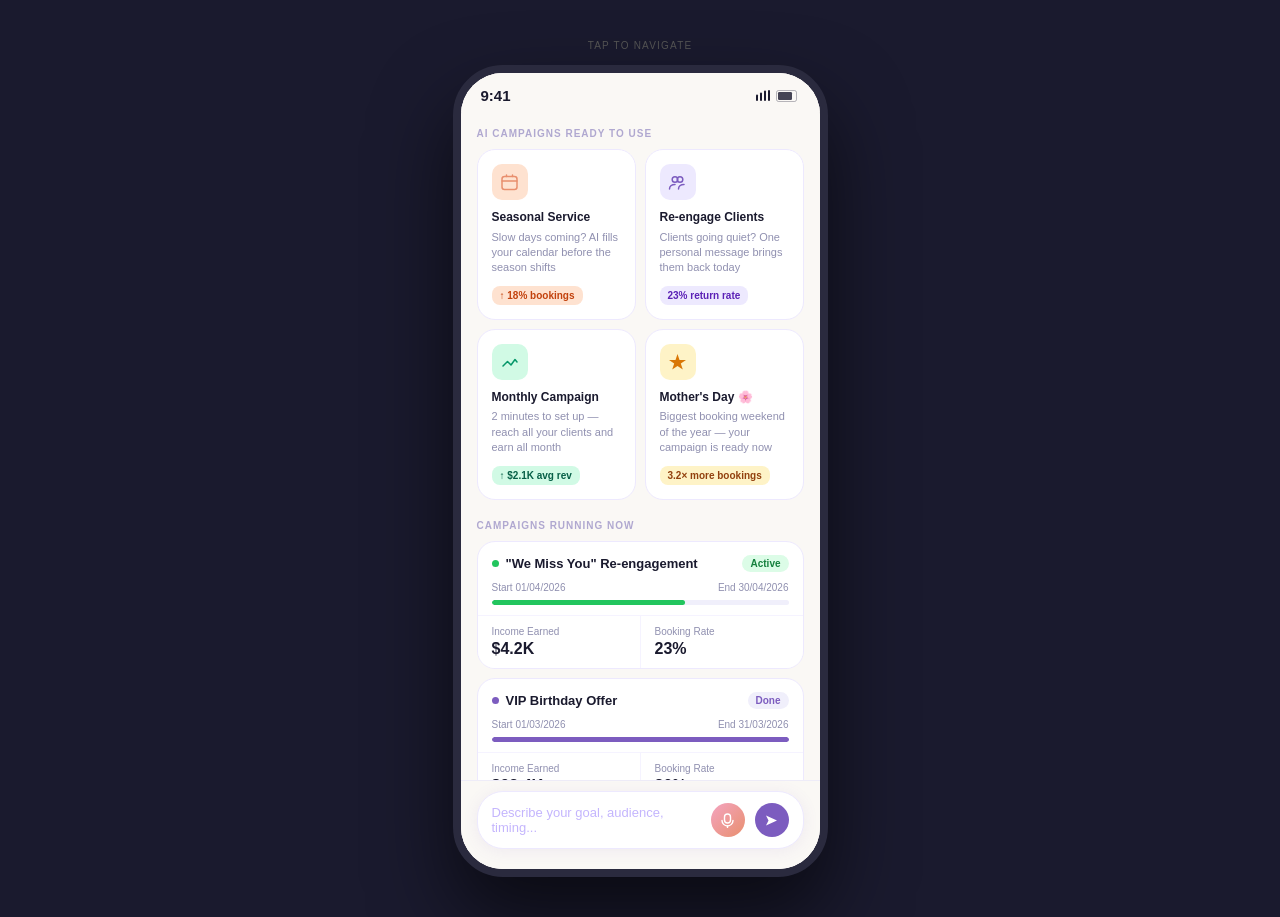
==== commit 55da0422: "refactore campaign page" ====
--- a/index.html
+++ b/index.html
@@ -18,7 +18,7 @@
     <div class="sb"><span class="sbt">9:41</span><div class="sbi"><svg width="15" height="11" viewBox="0 0 15 11" fill="#1A1A2E"><rect x="0" y="4.5" width="2" height="6.5" rx="1"/><rect x="4" y="2.5" width="2" height="8.5" rx="1"/><rect x="8" y=".5" width="2" height="10.5" rx="1"/><rect x="12" y="0" width="2" height="11" rx="1"/></svg><svg width="24" height="12" viewBox="0 0 24 12" fill="none"><rect x=".5" y=".5" width="20" height="11" rx="2" stroke="#1A1A2E" stroke-opacity=".3"/><rect x="2" y="2" width="14" height="8" rx="1.3" fill="#1A1A2E" opacity=".8"/></svg></div></div>
     <div class="s1-scroll">
       <div class="qs-section" style="padding-top:16px">
-        <div class="qs-lbl">QUICK STARTS</div>
+        <div class="qs-lbl">AI Campaigns Ready to Use</div>
         <div class="qs-grid">
           <div class="qs-card" onclick="startFlow('Promote a seasonal service for my nail salon.')">
             <div class="qs-ico" style="background:#FEE2D0"><svg width="19" height="19" viewBox="0 0 19 19" fill="none"><rect x="2" y="3.5" width="15" height="13" rx="2.5" stroke="#E88F6E" stroke-width="1.5"/><path d="M6.5 3.5V2M12.5 3.5V2M2 8h15" stroke="#E88F6E" stroke-width="1.5" stroke-linecap="round"/></svg></div>
@@ -45,7 +45,7 @@
             <div class="qs-stat" style="background:#FEF3C7;color:#92400E">3.2× more bookings</div>
           </div>
         </div>
-        <div class="recent-lbl">RECENT</div>
+        <div class="recent-lbl">Campaigns Running Now</div>
         <div class="rc-card">
           <div class="rc-top">
             <div class="rc-name-row">
@@ -57,8 +57,8 @@
             <div class="rc-bar-bg"><div class="rc-bar-fill" style="width:65%"></div></div>
           </div>
           <div class="rc-metrics">
-            <div class="rc-metric"><div class="rc-mlbl">Income</div><div class="rc-mval">$4.2K</div></div>
-            <div class="rc-metric"><div class="rc-mlbl">Conv. Rate</div><div class="rc-mval">23%</div></div>
+            <div class="rc-metric"><div class="rc-mlbl">Income Earned</div><div class="rc-mval">$4.2K</div></div>
+            <div class="rc-metric"><div class="rc-mlbl">Booking Rate</div><div class="rc-mval">23%</div></div>
           </div>
         </div>
         <div class="rc-card">
@@ -72,11 +72,11 @@
             <div class="rc-bar-bg"><div class="rc-bar-fill" style="width:100%;background:#7C5CBF"></div></div>
           </div>
           <div class="rc-metrics">
-            <div class="rc-metric"><div class="rc-mlbl">Income</div><div class="rc-mval">$98.4K</div></div>
-            <div class="rc-metric"><div class="rc-mlbl">Conv. Rate</div><div class="rc-mval">80%</div></div>
-          </div>
-        </div>
-        <div class="draft-lbl">DRAFTS</div>
+            <div class="rc-metric"><div class="rc-mlbl">Income Earned</div><div class="rc-mval">$98.4K</div></div>
+            <div class="rc-metric"><div class="rc-mlbl">Booking Rate</div><div class="rc-mval">80%</div></div>
+          </div>
+        </div>
+        <div class="draft-lbl">Finish Your Campaigns</div>
         <div class="recent-card" id="draft-list">
           <div class="rrow" onclick="goTo('s3')"><div class="rdot" style="background:#F59E0B"></div><div style="flex:1"><div class="rnm">Summer Flash Sale</div><div class="rsub">SMS · All clients · Draft</div></div><svg width="13" height="13" viewBox="0 0 13 13" fill="none"><path d="M4.5 2.5l4 4-4 4" stroke="#C4B5FD" stroke-width="1.5" stroke-linecap="round"/></svg></div>
           <div class="rrow" onclick="goTo('s3')"><div class="rdot" style="background:#F59E0B"></div><div style="flex:1"><div class="rnm">Loyalty Reward Announcement</div><div class="rsub">Email · VIP clients · Draft</div></div><svg width="13" height="13" viewBox="0 0 13 13" fill="none"><path d="M4.5 2.5l4 4-4 4" stroke="#C4B5FD" stroke-width="1.5" stroke-linecap="round"/></svg></div>
@@ -93,59 +93,30 @@
     <div style="flex:1;display:flex;flex-direction:column;overflow:hidden;min-height:0">
       <div class="rv-scroll">
 
-        <!-- 1. Campaign header + key stats -->
+        <!-- 1. Campaign header + 6 stats -->
         <div class="camp-header">
-          <div class="ready-badge"><svg width="11" height="11" viewBox="0 0 11 11" fill="none"><path d="M2 5.5l2.5 2.5 4.5-4.5" stroke="white" stroke-width="1.8" stroke-linecap="round" stroke-linejoin="round"/></svg>AI Generated</div>
+          <div class="camp-top-row">
+            <div class="ready-badge"><svg width="11" height="11" viewBox="0 0 11 11" fill="none"><path d="M2 5.5l2.5 2.5 4.5-4.5" stroke="white" stroke-width="1.8" stroke-linecap="round" stroke-linejoin="round"/></svg>AI Generated Campaign</div>
+          </div>
           <div class="camp-name">Mother's Day Special 🌸</div>
-          <div class="camp-desc">A warm campaign to celebrate your clients and bring them back to the salon.</div>
+          <div class="camp-desc">A soft, personal tone builds loyalty and brings back up to 23% of clients.</div>
           <div class="camp-stats">
-            <div class="camp-stat"><div class="camp-stat-lbl">TARGET</div><div class="camp-stat-val" id="rv-target">All Clients</div></div>
-            <div class="camp-stat"><div class="camp-stat-lbl">AUDIENCE</div><div class="camp-stat-val">~420 clients</div></div>
-            <div class="camp-stat"><div class="camp-stat-lbl">TONE</div><div class="camp-stat-val" id="rv-tone">Warm &amp; Personal</div></div>
-            <div class="camp-stat"><div class="camp-stat-lbl">CHANNEL</div><div class="camp-stat-val" id="rv-channel">SMS</div></div>
+            <div class="camp-stat"><div class="camp-stat-lbl">AUDIENCE <i class="tip-ico" onclick="showTip(this,'Regular &amp; VIP clients who visited in the past year')">i</i></div><div class="camp-stat-val" id="rv-target">All Clients</div><div class="camp-stat-sub">~420 people</div></div>
+            <div class="camp-stat"><div class="camp-stat-lbl">EST. INCOME</div><div class="camp-stat-val">~$16,900</div></div>
+            <div class="camp-stat"><div class="camp-stat-lbl">OFFER</div><div class="camp-stat-val">15% OFF</div></div>
+            <div class="camp-stat"><div class="camp-stat-lbl">STARTS</div><div class="camp-stat-val">Apr 29</div></div>
+            <div class="camp-stat"><div class="camp-stat-lbl">DURATION</div><div class="camp-stat-val">7 days</div></div>
+            <div class="camp-stat"><div class="camp-stat-lbl">TIMING <i class="tip-ico" onclick="showTip(this,'Peak open-rate window for salon SMS campaigns')">i</i></div><div class="camp-stat-val">Tue &amp; Thu</div><div class="camp-stat-sub">10:00 AM</div></div>
           </div>
         </div>
 
         <!-- 2. Message Preview -->
         <div class="msg-card">
-          <div class="msg-hd"><span class="msg-hd-lbl">MESSAGE PREVIEW</span><div class="msg-hd-right"><button class="btn-regen" id="btn-regen" onclick="regenMsg()"><svg width="11" height="11" viewBox="0 0 11 11" fill="none"><path d="M9.5 5.5A4 4 0 1 1 7 1.8" stroke="#7C5CBF" stroke-width="1.5" stroke-linecap="round"/><path d="M7 0v2.5H9.5" stroke="#7C5CBF" stroke-width="1.5" stroke-linecap="round" stroke-linejoin="round"/></svg>Regenerate</button></div></div>
+          <div class="msg-hd"><span class="msg-hd-lbl">MESSAGE PREVIEW</span><button class="btn-regen" id="btn-regen" onclick="regenMsg()"><svg width="11" height="11" viewBox="0 0 11 11" fill="none"><path d="M9.5 5.5A4 4 0 1 1 7 1.8" stroke="#5B21B6" stroke-width="1.5" stroke-linecap="round"/><path d="M7 0v2.5H9.5" stroke="#5B21B6" stroke-width="1.5" stroke-linecap="round" stroke-linejoin="round"/></svg>Regenerate</button></div>
           <div class="msg-body">
-            <div class="mctabs">
-              <div class="mctab on" onclick="switchTab(this,'sms')">SMS</div>
-              <div class="mctab" onclick="switchTab(this,'email')">Email</div>
+            <div id="sms-msg">
+              <div class="msg-bubble"><div class="msg-tag">SMS MESSAGE</div><div class="msg-txt">Hi <span class="msg-hl">[Name]</span>, Mother's Day is almost here 🌸 Enjoy <strong>15% OFF</strong> your next visit — treat yourself or gift someone special a relaxing nail session. Book this weekend!</div></div>
             </div>
-            <div id="sms-msg">
-              <div class="msg-bubble"><div class="msg-tag">SMS MESSAGE</div><div class="msg-txt">Hi <span class="msg-hl">[Name]</span>, Mother's Day is almost here 🌸 Treat yourself or gift someone special a relaxing nail session. We'd love to celebrate with you this weekend!</div></div>
-              <div class="msg-footer"><div class="msg-cta-pill"><svg width="11" height="11" viewBox="0 0 11 11" fill="none"><path d="M9.5 5.5L1.5 1.5l1.5 4-1.5 4L9.5 5.5z" fill="#5B21B6"/></svg>Book a visit →</div><div class="msg-note"><svg width="11" height="11" viewBox="0 0 11 11" fill="none"><circle cx="5.5" cy="5.5" r="4.5" stroke="#C4B5FD" stroke-width="1"/><path d="M5.5 4v3M5.5 8v.5" stroke="#C4B5FD" stroke-width="1" stroke-linecap="round"/></svg>Personalised per client</div></div>
-            </div>
-            <div id="email-msg" style="display:none">
-              <div class="msg-bubble"><div class="msg-tag">SUBJECT LINE</div><div class="msg-txt" style="margin-bottom:10px">We're thinking of you, <span class="msg-hl">[Name]</span> 🌸</div><div class="msg-tag">BODY</div><div class="msg-txt">Mother's Day is almost here — and we'd love to help you celebrate. Whether it's a treat for yourself or a gift for someone special, we're here to make it a beautiful moment. Book anytime this weekend!</div></div>
-              <div class="msg-footer"><div class="msg-cta-pill"><svg width="11" height="11" viewBox="0 0 11 11" fill="none"><path d="M9.5 5.5L1.5 1.5l1.5 4-1.5 4L9.5 5.5z" fill="#5B21B6"/></svg>Book a visit →</div><div class="msg-note"><svg width="11" height="11" viewBox="0 0 11 11" fill="none"><circle cx="5.5" cy="5.5" r="4.5" stroke="#C4B5FD" stroke-width="1"/><path d="M5.5 4v3M5.5 8v.5" stroke="#C4B5FD" stroke-width="1" stroke-linecap="round"/></svg>Personalised per client</div></div>
-            </div>
-          </div>
-        </div>
-
-        <!-- 3. Why this suggestion -->
-        <div class="why-sug">
-          <div class="why-sug-lbl">WHY THIS SUGGESTION</div>
-          <div class="why-sug-row">
-            <span class="why-sug-key">Est. income</span>
-            <span class="why-sug-val">$16,200 – $17,600</span>
-          </div>
-          <div class="why-sug-row">
-            <span class="why-sug-key">Booking rate</span>
-            <span class="why-sug-val green">70% (≈294 bookings)</span>
-          </div>
-        </div>
-
-        <!-- 4. Remaining details (collapsible) -->
-        <div class="det-card">
-          <div class="det-hd open" onclick="toggleDetails()"><span class="det-hd-lbl">MORE DETAILS</span><svg class="det-chevron open" id="det-chevron" width="14" height="14" viewBox="0 0 14 14" fill="none"><path d="M3.5 5.5L7 9l3.5-3.5" stroke="#B0A8D0" stroke-width="1.6" stroke-linecap="round" stroke-linejoin="round"/></svg></div>
-          <div class="det-body open" id="det-body">
-            <div class="irow"><div class="irow-ico" style="background:#22C55E"></div><span class="irow-lbl">Offer</span><div class="irow-right"><div class="irow-val">No Discount</div><div class="irow-sub">Brand loyalty focus</div></div></div>
-            <div class="irow"><div class="irow-ico" style="background:#A78BFA"></div><span class="irow-lbl">CTA</span><div class="irow-right"><div class="cta-val">Book a visit →</div><div class="cta-sub">salon.gci.app/book</div></div></div>
-            <div class="irow"><div class="irow-ico" style="background:#9D174D"></div><span class="irow-lbl">Duration</span><div class="irow-right"><div class="irow-val">7 days</div><div class="irow-sub">Starting Apr 29</div></div></div>
-            <div class="irow"><div class="irow-ico" style="background:#059669"></div><span class="irow-lbl">Timing</span><div class="irow-right"><div class="irow-val">Tue &amp; Thu · 10:00 AM</div><div class="irow-sub">Optimal open rate window</div></div></div>
           </div>
         </div>
 
@@ -161,7 +132,7 @@
           <button class="ai-chat-send" onclick="sendAiEdit()"><svg width="15" height="15" viewBox="0 0 15 15" fill="none"><path d="M13 7.5L2 2.5l2.5 5-2.5 5L13 7.5z" fill="white"/></svg></button>
         </div>
         <div class="actions-btn-row">
-          <button class="btn-approve-lg" onclick="goTo('s6')"><div class="shine"></div><svg width="16" height="16" viewBox="0 0 16 16" fill="none"><path d="M2.5 8l4 4 7-7" stroke="white" stroke-width="2.2" stroke-linecap="round" stroke-linejoin="round"/></svg>Approve</button>
+          <button class="btn-approve-lg" onclick="goTo('s6')"><div class="shine"></div><svg width="16" height="16" viewBox="0 0 16 16" fill="none"><path d="M2.5 8l4 4 7-7" stroke="white" stroke-width="2.2" stroke-linecap="round" stroke-linejoin="round"/></svg>Launch Campaign</button>
           <button class="btn-save-draft-sm" onclick="saveDraft()"><svg width="13" height="13" viewBox="0 0 13 13" fill="none"><rect x="2" y="1.5" width="9" height="10" rx="1.5" stroke="currentColor" stroke-width="1.2"/><path d="M4.5 5h4M4.5 7.5h3" stroke="currentColor" stroke-width="1.1" stroke-linecap="round"/></svg>Draft</button>
         </div>
       </div>
@@ -173,13 +144,13 @@
     <div class="sb"><span class="sbt">9:41</span><div class="sbi"><svg width="15" height="11" viewBox="0 0 15 11" fill="#1A1A2E"><rect x="0" y="4.5" width="2" height="6.5" rx="1"/><rect x="4" y="2.5" width="2" height="8.5" rx="1"/><rect x="8" y=".5" width="2" height="10.5" rx="1"/><rect x="12" y="0" width="2" height="11" rx="1"/></svg><svg width="24" height="12" viewBox="0 0 24 12" fill="none"><rect x=".5" y=".5" width="20" height="11" rx="2" stroke="#1A1A2E" stroke-opacity=".3"/><rect x="2" y="2" width="14" height="8" rx="1.3" fill="#1A1A2E" opacity=".8"/></svg></div></div>
     <div class="sw">
       <div class="s-ico-v2"><svg width="38" height="38" viewBox="0 0 38 38" fill="none"><path d="M7 19l8.5 8.5L31 11" stroke="white" stroke-width="3.5" stroke-linecap="round" stroke-linejoin="round"/></svg></div>
-      <div class="s-title">Campaign Approved!</div>
+      <div class="s-title">Campaign Launched!</div>
       <div class="s-sub">Your "Mother's Day Special" campaign is now scheduled and will start reaching clients on Apr 28, 2026.</div>
       <div class="apv-card">
         <div class="apv-hd"><div class="apv-ico"><svg width="16" height="16" viewBox="0 0 16 16" fill="none"><path d="M8 1L9.8 6.2L15 8L9.8 9.8L8 15L6.2 9.8L1 8L6.2 6.2Z" fill="#A78BFA"/></svg></div><span class="apv-hd-lbl">Campaign Details</span></div>
         <div class="apv-row"><span class="apv-lbl">Target audience</span><span class="apv-val">420 clients</span></div>
         <div class="apv-row"><span class="apv-lbl">Duration</span><span class="apv-val">7 days</span></div>
-        <div class="apv-row"><span class="apv-lbl">Offer</span><span class="apv-val">No discount</span></div>
+        <div class="apv-row"><span class="apv-lbl">Offer</span><span class="apv-val">15% OFF</span></div>
         <div class="apv-row"><span class="apv-lbl">Booking rate</span><span class="apv-val green">70% (≈294 bookings)</span></div>
         <div class="apv-row"><span class="apv-lbl">Est. income</span><span class="apv-val green">$16,200 – $17,600</span></div>
         <div class="apv-row"><span class="apv-lbl">First message sends</span><span class="apv-val">Apr 29 · 10:00 AM</span></div>
--- a/css/style.css
+++ b/css/style.css
@@ -1,386 +1,2811 @@
-*{box-sizing:border-box;margin:0;padding:0}
-body{background:#1a1a2e;display:flex;justify-content:center;align-items:flex-start;padding:40px 16px;font-family:-apple-system,BlinkMacSystemFont,'SF Pro Display','SF Pro Text',sans-serif;min-height:100vh}
-.pw{display:flex;flex-direction:column;align-items:center;gap:14px}
-.plbl{color:#555;font-size:10px;letter-spacing:.12em;font-weight:500;text-transform:uppercase}
-.phone{width:375px;height:812px;background:#FAF8F5;border-radius:50px;overflow:hidden;border:8px solid #2a2a3e;box-shadow:0 40px 80px rgba(0,0,0,0.6);position:relative}
-.screen{position:absolute;inset:0;display:flex;flex-direction:column;background:#FAF8F5;opacity:0;pointer-events:none;transition:opacity .3s ease}
-.screen.active{opacity:1;pointer-events:all}
-
-.sb{padding:14px 20px 8px;display:flex;justify-content:space-between;align-items:center;flex-shrink:0;background:#FAF8F5}
-.sbt{font-size:15px;font-weight:600;color:#1A1A2E}
-.sbi{display:flex;gap:5px;align-items:center}
-
-.stepbar{background:#fff;padding:12px 16px 10px;border-bottom:0.5px solid #EEECF8;flex-shrink:0}
-.steps{display:flex;align-items:center}
-.step{display:flex;flex-direction:column;align-items:center;gap:4px;flex:1}
-.sc{width:30px;height:30px;border-radius:50%;display:flex;align-items:center;justify-content:center;font-size:12px;font-weight:600}
-.sc.done{background:#22C55E;color:#fff}
-.sc.active{background:#7C5CBF;color:#fff}
-.sc.idle{background:#F0EFFB;color:#C4B5FD;border:1.5px solid #E0DDFB}
-.sl{font-size:10px;font-weight:500}
-.sl.done{color:#22C55E}.sl.active{color:#7C5CBF}.sl.idle{color:#C4B5FD}
-.sline{flex:1;height:2px;margin-top:-16px}
-.sline.done{background:#22C55E}.sline.idle{background:#E0DDFB}
-
-.s1-scroll{flex:1;overflow-y:auto;padding:0 0 16px}
-.s1-scroll::-webkit-scrollbar{display:none}
-.hero{text-align:center;padding:28px 24px 22px}
-.hero-ring{width:72px;height:72px;border-radius:22px;background:linear-gradient(145deg,#F4A4C0,#A78BFA);display:flex;align-items:center;justify-content:center;margin:0 auto 16px}
-.hero-title{font-size:26px;font-weight:700;color:#1A1A2E;letter-spacing:-.3px;margin-bottom:8px}
-.hero-sub{font-size:14px;color:#8080A0;line-height:1.55;max-width:260px;margin:0 auto}
-.qs-section{padding:0 16px}
-.qs-lbl{font-size:10px;font-weight:600;color:#B0A8D0;letter-spacing:.1em;margin-bottom:10px}
-.qs-grid{display:grid;grid-template-columns:1fr 1fr;gap:9px;margin-bottom:20px}
-.qs-card{background:#fff;border-radius:18px;padding:14px;border:0.5px solid #EDE9FE;cursor:pointer;transition:all .15s;-webkit-tap-highlight-color:transparent;display:flex;flex-direction:column;gap:0}
-.qs-card:active{background:#F5F3FF;transform:scale(.97)}
-.qs-ico{width:36px;height:36px;border-radius:10px;display:flex;align-items:center;justify-content:center;margin-bottom:10px;flex-shrink:0}
-.qs-name{font-size:12px;font-weight:700;color:#1A1A2E;line-height:1.3;margin-bottom:4px}
-.qs-desc{font-size:11px;color:#9090B0;line-height:1.4;margin-bottom:10px;flex:1}
-.qs-stat{display:inline-flex;align-items:center;gap:4px;font-size:10px;font-weight:700;padding:4px 8px;border-radius:8px;align-self:flex-start}
-.qs-arrow{display:flex;align-items:center;justify-content:space-between;margin-top:2px}
-.recent-lbl{font-size:10px;font-weight:600;color:#B0A8D0;letter-spacing:.1em;margin-bottom:10px}
-.draft-lbl{font-size:10px;font-weight:600;color:#B0A8D0;letter-spacing:.1em;margin-bottom:10px;margin-top:18px}
-.recent-card{background:#fff;border-radius:18px;border:0.5px solid #EDE9FE;overflow:hidden}
-.rrow{display:flex;align-items:center;gap:10px;padding:11px 14px;border-bottom:0.5px solid #F5F3FF;cursor:pointer;transition:background .15s}
-.rrow:last-child{border-bottom:none}
-.rrow:active{background:#F8F7FF}
-.rdot{width:8px;height:8px;border-radius:50%;flex-shrink:0}
-.rnm{font-size:13px;font-weight:500;color:#1A1A2E}
-.rsub{font-size:11px;color:#9090B0;margin-top:2px}
-.rc-card{background:#fff;border-radius:18px;border:0.5px solid #EDE9FE;overflow:hidden;margin-bottom:9px;cursor:pointer;transition:background .15s;-webkit-tap-highlight-color:transparent}
-.rc-card:active{background:#F8F7FF}
-.rc-top{padding:13px 14px 10px;border-bottom:0.5px solid #F5F3FF}
-.rc-name-row{display:flex;align-items:center;gap:7px;margin-bottom:10px}
-.rc-dot{width:7px;height:7px;border-radius:50%;flex-shrink:0}
-.rc-name{font-size:13px;font-weight:600;color:#1A1A2E;flex:1}
-.rc-badge{font-size:10px;font-weight:600;padding:3px 8px;border-radius:10px}
-.rc-badge.active{background:#DCFCE7;color:#15803D}
-.rc-badge.done{background:#F0EFFB;color:#7C5CBF}
-.rc-dates{display:flex;justify-content:space-between;margin-bottom:7px}
-.rc-date{font-size:10px;color:#9090B0}
-.rc-bar-bg{height:5px;background:#F0EFFB;border-radius:10px;overflow:hidden}
-.rc-bar-fill{height:100%;border-radius:10px;background:#22C55E}
-.rc-metrics{display:grid;grid-template-columns:1fr 1fr;gap:1px;background:#F5F3FF}
-.rc-metric{background:#fff;padding:10px 14px}
-.rc-mlbl{font-size:10px;color:#9090B0;margin-bottom:3px}
-.rc-mval{font-size:16px;font-weight:700;color:#1A1A2E}
-
-.fi{padding:10px 16px 20px;background:#FAF8F5;border-top:0.5px solid #EEECF8;flex-shrink:0}
-.fi-box{background:#fff;border-radius:26px;border:1px solid #EDE9FE;padding:11px 14px;display:flex;align-items:center;gap:10px;box-shadow:0 2px 16px rgba(124,92,191,0.09);cursor:pointer}
-.fi-ph{flex:1;font-size:13px;color:#C4B5FD}
-.fi-mic{width:34px;height:34px;border-radius:50%;background:linear-gradient(135deg,#F4A4C0,#E88F6E);display:flex;align-items:center;justify-content:center;flex-shrink:0}
-.fi-send{width:34px;height:34px;border-radius:50%;background:#7C5CBF;display:flex;align-items:center;justify-content:center;flex-shrink:0}
-
-.cnav{background:#fff;padding:10px 16px;display:flex;align-items:center;gap:12px;border-bottom:0.5px solid #EEECF8;flex-shrink:0}
-.cbk{width:32px;height:32px;border-radius:50%;background:#F5F3FF;display:flex;align-items:center;justify-content:center;cursor:pointer;flex-shrink:0;-webkit-tap-highlight-color:transparent;transition:background .15s}
-.cbk:active{background:#EDE9FE}
-.cav{width:40px;height:40px;border-radius:50%;background:linear-gradient(135deg,#F4A4C0,#A78BFA);display:flex;align-items:center;justify-content:center;flex-shrink:0}
-.cnm{font-size:15px;font-weight:600;color:#1A1A2E}
-.cst{font-size:11px;color:#22C55E;font-weight:500;display:flex;align-items:center;gap:4px;margin-top:1px}
-.odot{width:6px;height:6px;border-radius:50%;background:#22C55E}
-
-.cs{flex:1;overflow-y:auto;padding:16px;display:flex;flex-direction:column;gap:12px}
-.cs::-webkit-scrollbar{display:none}
-.br{display:flex;gap:8px;align-items:flex-start}
-.br.u{justify-content:flex-end}
-.bav{width:28px;height:28px;border-radius:50%;background:linear-gradient(135deg,#F4A4C0,#A78BFA);display:flex;align-items:center;justify-content:center;flex-shrink:0;margin-top:2px}
-.b{padding:11px 14px;border-radius:18px;font-size:13px;line-height:1.55}
-.b.ai{background:#fff;color:#1A1A2E;border-radius:18px 18px 18px 5px;border:0.5px solid #EDE9FE;max-width:84%}
-.b.usr{background:linear-gradient(135deg,#F4A4C0,#E88F6E);color:#fff;border-radius:18px 18px 5px 18px;max-width:78%}
-.b-hint{font-size:11px;color:#A78BFA;display:block;margin-top:4px}
-
-.sc-card{background:#fff;border-radius:16px;border:0.5px solid #EDE9FE;overflow:hidden;max-width:88%}
-.sc-hd{display:flex;justify-content:space-between;align-items:center;padding:11px 13px;border-bottom:0.5px solid #F5F3FF}
-.sc-ct{font-size:12px;font-weight:600;color:#7C5CBF}
-.sc-ta{font-size:12px;font-weight:600;color:#7C5CBF;cursor:pointer}
-.so{display:flex;align-items:center;gap:11px;padding:11px 13px;cursor:pointer;border-bottom:0.5px solid #F5F3FF;transition:background .15s;-webkit-tap-highlight-color:transparent}
-.so:last-of-type{border-bottom:none}
-.so.sel{background:#F8F6FF}
-.si{width:34px;height:34px;border-radius:10px;display:flex;align-items:center;justify-content:center;flex-shrink:0}
-.snm{font-size:13px;font-weight:600;color:#1A1A2E}
-.sadr{font-size:11px;color:#9090B0;margin-top:2px}
-.chk{width:22px;height:22px;border-radius:50%;border:2px solid #DDD9F8;display:flex;align-items:center;justify-content:center;flex-shrink:0;transition:all .2s}
-.chk.on{background:#7C5CBF;border-color:#7C5CBF}
-.cbtn{display:block;width:calc(100% - 26px);margin:10px 13px 13px;padding:14px;background:#7C5CBF;color:#fff;border-radius:13px;font-size:14px;font-weight:600;border:none;cursor:pointer;text-align:center;font-family:inherit;transition:opacity .15s}
-.cbtn:active{opacity:.8}
+* {
+    box-sizing: border-box;
+    margin: 0;
+    padding: 0
+}
+
+body {
+    background: #1a1a2e;
+    display: flex;
+    justify-content: center;
+    align-items: flex-start;
+    padding: 40px 16px;
+    font-family: -apple-system, BlinkMacSystemFont, 'SF Pro Display', 'SF Pro Text', sans-serif;
+    min-height: 100vh
+}
+
+.pw {
+    display: flex;
+    flex-direction: column;
+    align-items: center;
+    gap: 14px
+}
+
+.plbl {
+    color: #555;
+    font-size: 10px;
+    letter-spacing: .12em;
+    font-weight: 500;
+    text-transform: uppercase
+}
+
+.phone {
+    width: 375px;
+    height: 812px;
+    background: #FAF8F5;
+    border-radius: 50px;
+    overflow: hidden;
+    border: 8px solid #2a2a3e;
+    box-shadow: 0 40px 80px rgba(0, 0, 0, 0.6);
+    position: relative
+}
+
+.screen {
+    position: absolute;
+    inset: 0;
+    display: flex;
+    flex-direction: column;
+    background: #FAF8F5;
+    opacity: 0;
+    pointer-events: none;
+    transition: opacity .3s ease
+}
+
+.screen.active {
+    opacity: 1;
+    pointer-events: all
+}
+
+.sb {
+    padding: 14px 20px 8px;
+    display: flex;
+    justify-content: space-between;
+    align-items: center;
+    flex-shrink: 0;
+    background: #FAF8F5
+}
+
+.sbt {
+    font-size: 15px;
+    font-weight: 600;
+    color: #1A1A2E
+}
+
+.sbi {
+    display: flex;
+    gap: 5px;
+    align-items: center
+}
+
+.stepbar {
+    background: #fff;
+    padding: 12px 16px 10px;
+    border-bottom: 0.5px solid #EEECF8;
+    flex-shrink: 0
+}
+
+.steps {
+    display: flex;
+    align-items: center
+}
+
+.step {
+    display: flex;
+    flex-direction: column;
+    align-items: center;
+    gap: 4px;
+    flex: 1
+}
+
+.sc {
+    width: 30px;
+    height: 30px;
+    border-radius: 50%;
+    display: flex;
+    align-items: center;
+    justify-content: center;
+    font-size: 12px;
+    font-weight: 600
+}
+
+.sc.done {
+    background: #22C55E;
+    color: #fff
+}
+
+.sc.active {
+    background: #7C5CBF;
+    color: #fff
+}
+
+.sc.idle {
+    background: #F0EFFB;
+    color: #C4B5FD;
+    border: 1.5px solid #E0DDFB
+}
+
+.sl {
+    font-size: 10px;
+    font-weight: 500
+}
+
+.sl.done {
+    color: #22C55E
+}
+
+.sl.active {
+    color: #7C5CBF
+}
+
+.sl.idle {
+    color: #C4B5FD
+}
+
+.sline {
+    flex: 1;
+    height: 2px;
+    margin-top: -16px
+}
+
+.sline.done {
+    background: #22C55E
+}
+
+.sline.idle {
+    background: #E0DDFB
+}
+
+.s1-scroll {
+    flex: 1;
+    overflow-y: auto;
+    padding: 0 0 16px
+}
+
+.s1-scroll::-webkit-scrollbar {
+    display: none
+}
+
+.hero {
+    text-align: center;
+    padding: 28px 24px 22px
+}
+
+.hero-ring {
+    width: 72px;
+    height: 72px;
+    border-radius: 22px;
+    background: linear-gradient(145deg, #F4A4C0, #A78BFA);
+    display: flex;
+    align-items: center;
+    justify-content: center;
+    margin: 0 auto 16px
+}
+
+.hero-title {
+    font-size: 26px;
+    font-weight: 700;
+    color: #1A1A2E;
+    letter-spacing: -.3px;
+    margin-bottom: 8px
+}
+
+.hero-sub {
+    font-size: 14px;
+    color: #8080A0;
+    line-height: 1.55;
+    max-width: 260px;
+    margin: 0 auto
+}
+
+.qs-section {
+    padding: 0 16px
+}
+
+.qs-lbl {
+    font-size: 10px;
+    font-weight: 600;
+    color: #B0A8D0;
+    letter-spacing: .1em;
+    margin-bottom: 10px;
+    text-transform: uppercase;
+}
+
+.qs-grid {
+    display: grid;
+    grid-template-columns: 1fr 1fr;
+    gap: 9px;
+    margin-bottom: 20px
+}
+
+.qs-card {
+    background: #fff;
+    border-radius: 18px;
+    padding: 14px;
+    border: 0.5px solid #EDE9FE;
+    cursor: pointer;
+    transition: all .15s;
+    -webkit-tap-highlight-color: transparent;
+    display: flex;
+    flex-direction: column;
+    gap: 0
+}
+
+.qs-card:active {
+    background: #F5F3FF;
+    transform: scale(.97)
+}
+
+.qs-ico {
+    width: 36px;
+    height: 36px;
+    border-radius: 10px;
+    display: flex;
+    align-items: center;
+    justify-content: center;
+    margin-bottom: 10px;
+    flex-shrink: 0
+}
+
+.qs-name {
+    font-size: 12px;
+    font-weight: 700;
+    color: #1A1A2E;
+    line-height: 1.3;
+    margin-bottom: 4px
+}
+
+.qs-desc {
+    font-size: 11px;
+    color: #9090B0;
+    line-height: 1.4;
+    margin-bottom: 10px;
+    flex: 1
+}
+
+.qs-stat {
+    display: inline-flex;
+    align-items: center;
+    gap: 4px;
+    font-size: 10px;
+    font-weight: 700;
+    padding: 4px 8px;
+    border-radius: 8px;
+    align-self: flex-start
+}
+
+.qs-arrow {
+    display: flex;
+    align-items: center;
+    justify-content: space-between;
+    margin-top: 2px;
+}
+
+.recent-lbl {
+    font-size: 10px;
+    font-weight: 600;
+    color: #B0A8D0;
+    letter-spacing: .1em;
+    margin-bottom: 10px;
+    text-transform: uppercase;
+}
+
+.draft-lbl {
+    font-size: 10px;
+    font-weight: 600;
+    color: #B0A8D0;
+    letter-spacing: .1em;
+    margin-bottom: 10px;
+    margin-top: 18px;
+    text-transform: uppercase;
+}
+
+.recent-card {
+    background: #fff;
+    border-radius: 18px;
+    border: 0.5px solid #EDE9FE;
+    overflow: hidden
+}
+
+.rrow {
+    display: flex;
+    align-items: center;
+    gap: 10px;
+    padding: 11px 14px;
+    border-bottom: 0.5px solid #F5F3FF;
+    cursor: pointer;
+    transition: background .15s
+}
+
+.rrow:last-child {
+    border-bottom: none
+}
+
+.rrow:active {
+    background: #F8F7FF
+}
+
+.rdot {
+    width: 8px;
+    height: 8px;
+    border-radius: 50%;
+    flex-shrink: 0
+}
+
+.rnm {
+    font-size: 13px;
+    font-weight: 500;
+    color: #1A1A2E
+}
+
+.rsub {
+    font-size: 11px;
+    color: #9090B0;
+    margin-top: 2px
+}
+
+.rc-card {
+    background: #fff;
+    border-radius: 18px;
+    border: 0.5px solid #EDE9FE;
+    overflow: hidden;
+    margin-bottom: 9px;
+    cursor: pointer;
+    transition: background .15s;
+    -webkit-tap-highlight-color: transparent
+}
+
+.rc-card:active {
+    background: #F8F7FF
+}
+
+.rc-top {
+    padding: 13px 14px 10px;
+    border-bottom: 0.5px solid #F5F3FF
+}
+
+.rc-name-row {
+    display: flex;
+    align-items: center;
+    gap: 7px;
+    margin-bottom: 10px
+}
+
+.rc-dot {
+    width: 7px;
+    height: 7px;
+    border-radius: 50%;
+    flex-shrink: 0
+}
+
+.rc-name {
+    font-size: 13px;
+    font-weight: 600;
+    color: #1A1A2E;
+    flex: 1
+}
+
+.rc-badge {
+    font-size: 10px;
+    font-weight: 600;
+    padding: 3px 8px;
+    border-radius: 10px
+}
+
+.rc-badge.active {
+    background: #DCFCE7;
+    color: #15803D
+}
+
+.rc-badge.done {
+    background: #F0EFFB;
+    color: #7C5CBF
+}
+
+.rc-dates {
+    display: flex;
+    justify-content: space-between;
+    margin-bottom: 7px
+}
+
+.rc-date {
+    font-size: 10px;
+    color: #9090B0
+}
+
+.rc-bar-bg {
+    height: 5px;
+    background: #F0EFFB;
+    border-radius: 10px;
+    overflow: hidden
+}
+
+.rc-bar-fill {
+    height: 100%;
+    border-radius: 10px;
+    background: #22C55E
+}
+
+.rc-metrics {
+    display: grid;
+    grid-template-columns: 1fr 1fr;
+    gap: 1px;
+    background: #F5F3FF
+}
+
+.rc-metric {
+    background: #fff;
+    padding: 10px 14px
+}
+
+.rc-mlbl {
+    font-size: 10px;
+    color: #9090B0;
+    margin-bottom: 3px
+}
+
+.rc-mval {
+    font-size: 16px;
+    font-weight: 700;
+    color: #1A1A2E
+}
+
+.fi {
+    padding: 10px 16px 20px;
+    background: #FAF8F5;
+    border-top: 0.5px solid #EEECF8;
+    flex-shrink: 0
+}
+
+.fi-box {
+    background: #fff;
+    border-radius: 26px;
+    border: 1px solid #EDE9FE;
+    padding: 11px 14px;
+    display: flex;
+    align-items: center;
+    gap: 10px;
+    box-shadow: 0 2px 16px rgba(124, 92, 191, 0.09);
+    cursor: pointer
+}
+
+.fi-ph {
+    flex: 1;
+    font-size: 13px;
+    color: #C4B5FD
+}
+
+.fi-mic {
+    width: 34px;
+    height: 34px;
+    border-radius: 50%;
+    background: linear-gradient(135deg, #F4A4C0, #E88F6E);
+    display: flex;
+    align-items: center;
+    justify-content: center;
+    flex-shrink: 0
+}
+
+.fi-send {
+    width: 34px;
+    height: 34px;
+    border-radius: 50%;
+    background: #7C5CBF;
+    display: flex;
+    align-items: center;
+    justify-content: center;
+    flex-shrink: 0
+}
+
+.cnav {
+    background: #fff;
+    padding: 10px 16px;
+    display: flex;
+    align-items: center;
+    gap: 12px;
+    border-bottom: 0.5px solid #EEECF8;
+    flex-shrink: 0
+}
+
+.cbk {
+    width: 32px;
+    height: 32px;
+    border-radius: 50%;
+    background: #F5F3FF;
+    display: flex;
+    align-items: center;
+    justify-content: center;
+    cursor: pointer;
+    flex-shrink: 0;
+    -webkit-tap-highlight-color: transparent;
+    transition: background .15s
+}
+
+.cbk:active {
+    background: #EDE9FE
+}
+
+.cav {
+    width: 40px;
+    height: 40px;
+    border-radius: 50%;
+    background: linear-gradient(135deg, #F4A4C0, #A78BFA);
+    display: flex;
+    align-items: center;
+    justify-content: center;
+    flex-shrink: 0
+}
+
+.cnm {
+    font-size: 15px;
+    font-weight: 600;
+    color: #1A1A2E
+}
+
+.cst {
+    font-size: 11px;
+    color: #22C55E;
+    font-weight: 500;
+    display: flex;
+    align-items: center;
+    gap: 4px;
+    margin-top: 1px
+}
+
+.odot {
+    width: 6px;
+    height: 6px;
+    border-radius: 50%;
+    background: #22C55E
+}
+
+.cs {
+    flex: 1;
+    overflow-y: auto;
+    padding: 16px;
+    display: flex;
+    flex-direction: column;
+    gap: 12px
+}
+
+.cs::-webkit-scrollbar {
+    display: none
+}
+
+.br {
+    display: flex;
+    gap: 8px;
+    align-items: flex-start
+}
+
+.br.u {
+    justify-content: flex-end
+}
+
+.bav {
+    width: 28px;
+    height: 28px;
+    border-radius: 50%;
+    background: linear-gradient(135deg, #F4A4C0, #A78BFA);
+    display: flex;
+    align-items: center;
+    justify-content: center;
+    flex-shrink: 0;
+    margin-top: 2px
+}
+
+.b {
+    padding: 11px 14px;
+    border-radius: 18px;
+    font-size: 13px;
+    line-height: 1.55
+}
+
+.b.ai {
+    background: #fff;
+    color: #1A1A2E;
+    border-radius: 18px 18px 18px 5px;
+    border: 0.5px solid #EDE9FE;
+    max-width: 84%
+}
+
+.b.usr {
+    background: linear-gradient(135deg, #F4A4C0, #E88F6E);
+    color: #fff;
+    border-radius: 18px 18px 5px 18px;
+    max-width: 78%
+}
+
+.b-hint {
+    font-size: 11px;
+    color: #A78BFA;
+    display: block;
+    margin-top: 4px
+}
+
+.sc-card {
+    background: #fff;
+    border-radius: 16px;
+    border: 0.5px solid #EDE9FE;
+    overflow: hidden;
+    max-width: 88%
+}
+
+.sc-hd {
+    display: flex;
+    justify-content: space-between;
+    align-items: center;
+    padding: 11px 13px;
+    border-bottom: 0.5px solid #F5F3FF
+}
+
+.sc-ct {
+    font-size: 12px;
+    font-weight: 600;
+    color: #7C5CBF
+}
+
+.sc-ta {
+    font-size: 12px;
+    font-weight: 600;
+    color: #7C5CBF;
+    cursor: pointer
+}
+
+.so {
+    display: flex;
+    align-items: center;
+    gap: 11px;
+    padding: 11px 13px;
+    cursor: pointer;
+    border-bottom: 0.5px solid #F5F3FF;
+    transition: background .15s;
+    -webkit-tap-highlight-color: transparent
+}
+
+.so:last-of-type {
+    border-bottom: none
+}
+
+.so.sel {
+    background: #F8F6FF
+}
+
+.si {
+    width: 34px;
+    height: 34px;
+    border-radius: 10px;
+    display: flex;
+    align-items: center;
+    justify-content: center;
+    flex-shrink: 0
+}
+
+.snm {
+    font-size: 13px;
+    font-weight: 600;
+    color: #1A1A2E
+}
+
+.sadr {
+    font-size: 11px;
+    color: #9090B0;
+    margin-top: 2px
+}
+
+.chk {
+    width: 22px;
+    height: 22px;
+    border-radius: 50%;
+    border: 2px solid #DDD9F8;
+    display: flex;
+    align-items: center;
+    justify-content: center;
+    flex-shrink: 0;
+    transition: all .2s
+}
+
+.chk.on {
+    background: #7C5CBF;
+    border-color: #7C5CBF
+}
+
+.cbtn {
+    display: block;
+    width: calc(100% - 26px);
+    margin: 10px 13px 13px;
+    padding: 14px;
+    background: #7C5CBF;
+    color: #fff;
+    border-radius: 13px;
+    font-size: 14px;
+    font-weight: 600;
+    border: none;
+    cursor: pointer;
+    text-align: center;
+    font-family: inherit;
+    transition: opacity .15s
+}
+
+.cbtn:active {
+    opacity: .8
+}
+
 /* STORE PICKER (SCALABLE) */
-.sl-wrap{background:#fff;border-radius:16px;border:0.5px solid #EDE9FE;overflow:hidden;width:100%}
-.sl-search{display:flex;align-items:center;gap:8px;padding:9px 12px;border-bottom:0.5px solid #F0EFFB;background:#FAFAFF}
-.sl-inp{flex:1;border:none;outline:none;font-size:13px;color:#1A1A2E;font-family:inherit;background:transparent}
-.sl-inp::placeholder{color:#C4B5FD}
-.sl-badge{font-size:11px;font-weight:700;color:#fff;background:#7C5CBF;border-radius:20px;padding:2px 8px;flex-shrink:0;min-width:22px;text-align:center;transition:background .2s}
-.sl-badge.none{background:#D8D4F0}
-.sl-actions{display:flex;justify-content:space-between;align-items:center;padding:6px 12px;border-bottom:0.5px solid #F0EFFB}
-.sl-sel-txt{font-size:11px;font-weight:500;color:#B0A8D0}
-.sl-tog{font-size:12px;font-weight:600;color:#7C5CBF;cursor:pointer;border:none;background:none;font-family:inherit;padding:0}
-.sl-list{max-height:216px;overflow-y:auto}
-.sl-list::-webkit-scrollbar{width:3px}
-.sl-list::-webkit-scrollbar-thumb{background:#EDE9FE;border-radius:2px}
-.sl-row{display:flex;align-items:center;gap:10px;padding:9px 12px;border-bottom:0.5px solid #F8F6FF;cursor:pointer;transition:background .12s;-webkit-tap-highlight-color:transparent}
-.sl-row:last-child{border-bottom:none}
-.sl-row.sel{background:#FAFAFF}
-.sl-row:active{background:#F5F3FF}
-.sl-init{width:30px;height:30px;border-radius:9px;display:flex;align-items:center;justify-content:center;flex-shrink:0;font-size:13px;font-weight:700;color:#fff}
-.sl-info{flex:1;min-width:0}
-.sl-nm{font-size:13px;font-weight:600;color:#1A1A2E;white-space:nowrap;overflow:hidden;text-overflow:ellipsis}
-.sl-ar{font-size:11px;color:#9090B0;margin-top:1px}
-.sl-chk{width:20px;height:20px;border-radius:50%;border:1.5px solid #DDD9F8;display:flex;align-items:center;justify-content:center;flex-shrink:0;transition:all .15s}
-.sl-chk.on{background:#7C5CBF;border-color:#7C5CBF}
-.sl-empty{padding:20px;text-align:center;font-size:13px;color:#C4B5FD}
-.sl-btn{display:block;width:calc(100% - 24px);margin:10px 12px 12px;padding:13px;background:#7C5CBF;color:#fff;border-radius:12px;font-size:14px;font-weight:600;border:none;cursor:pointer;text-align:center;font-family:inherit;transition:opacity .15s}
-.sl-btn:active{opacity:.8}
-.sl-btn:disabled{opacity:.35;cursor:default}
-
-.ci-wrap{border-top:0.5px solid #EEECF8;flex-shrink:0}
-.chips-zone{padding:10px 14px 0}
-.chips-top{display:flex;justify-content:space-between;align-items:center;margin-bottom:7px;min-height:18px}
-.chips-hint-txt{font-size:10px;color:#A78BFA;font-weight:500}
-.chips-clear{font-size:11px;color:#B0A8D0;cursor:pointer;font-weight:500;display:none}
-.chips-clear.show{display:block}
-.chips-row{display:flex;gap:6px;flex-wrap:wrap}
-.chip{padding:7px 11px;border-radius:20px;font-size:12px;font-weight:500;color:#5B21B6;background:#F0EFFB;border:0.5px solid #C4B5FD;cursor:pointer;transition:all .15s;white-space:nowrap;user-select:none;display:flex;align-items:center;gap:5px;-webkit-tap-highlight-color:transparent}
-.chip:active{transform:scale(.95)}
-.chip.on{background:#7C5CBF;color:#fff;border-color:#7C5CBF}
-.chk-ico{width:12px;height:12px;opacity:0;transition:opacity .15s;flex-shrink:0}
-.chip.on .chk-ico{opacity:1}
-.confirm-strip{height:0;overflow:hidden;transition:height .25s ease}
-.confirm-strip.open{height:50px}
-.confirm-inner{padding:8px 14px;display:flex;gap:7px}
-.btn-conf{flex:1;padding:10px;background:#7C5CBF;color:#fff;border-radius:12px;font-size:13px;font-weight:600;border:none;cursor:pointer;font-family:inherit;display:flex;align-items:center;justify-content:center;gap:6px}
-.btn-conf:active{opacity:.8}
-.inp-row{display:flex;align-items:center;gap:8px;padding:9px 14px 18px}
-.ci{flex:1;background:#fff;border:0.5px solid #EDE9FE;border-radius:22px;padding:10px 15px;font-size:13px;color:#1A1A2E;font-family:inherit;outline:none;transition:border-color .2s}
-.ci:focus{border-color:#A78BFA}
-.ci::placeholder{color:#C4B5FD}
-.mic-b{width:34px;height:34px;border-radius:50%;background:linear-gradient(135deg,#F4A4C0,#E88F6E);display:flex;align-items:center;justify-content:center;flex-shrink:0;border:none;cursor:pointer}
-.snd-b{width:34px;height:34px;border-radius:50%;background:#7C5CBF;display:flex;align-items:center;justify-content:center;flex-shrink:0;border:none;cursor:pointer}
-.snd-b:active{opacity:.7}
-
-.typing{display:flex;gap:4px;align-items:center;padding:10px 13px;background:#fff;border-radius:18px 18px 18px 5px;border:0.5px solid #EDE9FE;width:fit-content}
-.td{width:6px;height:6px;border-radius:50%;background:#C4B5FD;animation:blink 1.2s infinite}
-.td:nth-child(2){animation-delay:.2s}
-.td:nth-child(3){animation-delay:.4s}
-@keyframes blink{0%,80%,100%{opacity:.25}40%{opacity:1}}
-
-.dk{border-radius:18px;overflow:hidden;border:0.5px solid #EDE9FE}
-.dh{background:linear-gradient(135deg,#F0EEFF,#E8E4FD);padding:14px 15px}
-.dtag{display:flex;align-items:center;gap:6px;font-size:10px;font-weight:600;color:#7C5CBF;letter-spacing:.08em;margin-bottom:7px}
-.dtitle{font-size:16px;font-weight:700;color:#1A1A2E}
-.db{background:#fff;padding:13px 15px}
-.dgrid{display:grid;grid-template-columns:1fr 1fr;gap:10px;margin-bottom:11px}
-.dfl{font-size:10px;font-weight:600;color:#B0A8D0;letter-spacing:.06em;display:flex;align-items:center;gap:4px;margin-bottom:4px}
-.dfv{font-size:13px;font-weight:600;color:#1A1A2E}
-.dmsg{font-size:12px;color:#3C3C5C;line-height:1.65;font-style:italic;background:#FAF8F5;border-radius:10px;padding:11px 13px}
-.acts{display:flex;flex-direction:column;gap:8px;padding:14px 0 4px}
-.btn-approve{width:100%;padding:15px;border:none;border-radius:15px;font-size:14px;font-weight:600;cursor:pointer;display:flex;align-items:center;justify-content:center;gap:8px;position:relative;overflow:hidden;background:#22C55E;color:#fff;font-family:inherit;transition:opacity .15s}
-.btn-approve:active{opacity:.85}
-.shine{position:absolute;inset:0;background:linear-gradient(105deg,transparent 40%,rgba(255,255,255,0.22) 50%,transparent 60%);background-size:200%;animation:shine 2.8s ease-in-out infinite}
-@keyframes shine{0%{background-position:200%}65%{background-position:-100%}100%{background-position:-100%}}
-.btn-row2{display:flex;gap:8px}
-.btn-ai{flex:1;padding:13px;border-radius:15px;font-size:13px;font-weight:600;cursor:pointer;display:flex;align-items:center;justify-content:center;gap:7px;font-family:inherit;background:#1E1346;color:#C4B5FD;border:0.5px solid #3C3489;transition:opacity .15s}
-.btn-ai:active{opacity:.8}
-.spin{animation:pspin 3s ease-in-out infinite}
-@keyframes pspin{0%,100%{transform:scale(1) rotate(0deg)}50%{transform:scale(1.2) rotate(15deg)}}
-@keyframes regen-spin{0%{transform:rotate(0deg)}100%{transform:rotate(360deg)}}
-.btn-edit{flex:1;padding:13px;border-radius:15px;font-size:13px;font-weight:600;cursor:pointer;display:flex;align-items:center;justify-content:center;gap:7px;font-family:inherit;background:#FAF8F5;color:#8080A0;border:0.5px solid #EEECF8;transition:all .15s}
-.btn-edit:active{background:#F0EFFB}
-.btn-save{width:100%;padding:11px;border-radius:15px;font-size:13px;font-weight:500;cursor:pointer;display:flex;align-items:center;justify-content:center;gap:7px;font-family:inherit;background:transparent;color:#B0A8D0;border:none;transition:color .15s}
-.btn-save:active{color:#7C5CBF}
+.sl-wrap {
+    background: #fff;
+    border-radius: 16px;
+    border: 0.5px solid #EDE9FE;
+    overflow: hidden;
+    width: 100%
+}
+
+.sl-search {
+    display: flex;
+    align-items: center;
+    gap: 8px;
+    padding: 9px 12px;
+    border-bottom: 0.5px solid #F0EFFB;
+    background: #FAFAFF
+}
+
+.sl-inp {
+    flex: 1;
+    border: none;
+    outline: none;
+    font-size: 13px;
+    color: #1A1A2E;
+    font-family: inherit;
+    background: transparent
+}
+
+.sl-inp::placeholder {
+    color: #C4B5FD
+}
+
+.sl-badge {
+    font-size: 11px;
+    font-weight: 700;
+    color: #fff;
+    background: #7C5CBF;
+    border-radius: 20px;
+    padding: 2px 8px;
+    flex-shrink: 0;
+    min-width: 22px;
+    text-align: center;
+    transition: background .2s
+}
+
+.sl-badge.none {
+    background: #D8D4F0
+}
+
+.sl-actions {
+    display: flex;
+    justify-content: space-between;
+    align-items: center;
+    padding: 6px 12px;
+    border-bottom: 0.5px solid #F0EFFB
+}
+
+.sl-sel-txt {
+    font-size: 11px;
+    font-weight: 500;
+    color: #B0A8D0
+}
+
+.sl-tog {
+    font-size: 12px;
+    font-weight: 600;
+    color: #7C5CBF;
+    cursor: pointer;
+    border: none;
+    background: none;
+    font-family: inherit;
+    padding: 0
+}
+
+.sl-list {
+    max-height: 216px;
+    overflow-y: auto
+}
+
+.sl-list::-webkit-scrollbar {
+    width: 3px
+}
+
+.sl-list::-webkit-scrollbar-thumb {
+    background: #EDE9FE;
+    border-radius: 2px
+}
+
+.sl-row {
+    display: flex;
+    align-items: center;
+    gap: 10px;
+    padding: 9px 12px;
+    border-bottom: 0.5px solid #F8F6FF;
+    cursor: pointer;
+    transition: background .12s;
+    -webkit-tap-highlight-color: transparent
+}
+
+.sl-row:last-child {
+    border-bottom: none
+}
+
+.sl-row.sel {
+    background: #FAFAFF
+}
+
+.sl-row:active {
+    background: #F5F3FF
+}
+
+.sl-init {
+    width: 30px;
+    height: 30px;
+    border-radius: 9px;
+    display: flex;
+    align-items: center;
+    justify-content: center;
+    flex-shrink: 0;
+    font-size: 13px;
+    font-weight: 700;
+    color: #fff
+}
+
+.sl-info {
+    flex: 1;
+    min-width: 0
+}
+
+.sl-nm {
+    font-size: 13px;
+    font-weight: 600;
+    color: #1A1A2E;
+    white-space: nowrap;
+    overflow: hidden;
+    text-overflow: ellipsis
+}
+
+.sl-ar {
+    font-size: 11px;
+    color: #9090B0;
+    margin-top: 1px
+}
+
+.sl-chk {
+    width: 20px;
+    height: 20px;
+    border-radius: 50%;
+    border: 1.5px solid #DDD9F8;
+    display: flex;
+    align-items: center;
+    justify-content: center;
+    flex-shrink: 0;
+    transition: all .15s
+}
+
+.sl-chk.on {
+    background: #7C5CBF;
+    border-color: #7C5CBF
+}
+
+.sl-empty {
+    padding: 20px;
+    text-align: center;
+    font-size: 13px;
+    color: #C4B5FD
+}
+
+.sl-btn {
+    display: block;
+    width: calc(100% - 24px);
+    margin: 10px 12px 12px;
+    padding: 13px;
+    background: #7C5CBF;
+    color: #fff;
+    border-radius: 12px;
+    font-size: 14px;
+    font-weight: 600;
+    border: none;
+    cursor: pointer;
+    text-align: center;
+    font-family: inherit;
+    transition: opacity .15s
+}
+
+.sl-btn:active {
+    opacity: .8
+}
+
+.sl-btn:disabled {
+    opacity: .35;
+    cursor: default
+}
+
+.ci-wrap {
+    border-top: 0.5px solid #EEECF8;
+    flex-shrink: 0
+}
+
+.chips-zone {
+    padding: 10px 14px 0
+}
+
+.chips-top {
+    display: flex;
+    justify-content: space-between;
+    align-items: center;
+    margin-bottom: 7px;
+    min-height: 18px
+}
+
+.chips-hint-txt {
+    font-size: 10px;
+    color: #A78BFA;
+    font-weight: 500
+}
+
+.chips-clear {
+    font-size: 11px;
+    color: #B0A8D0;
+    cursor: pointer;
+    font-weight: 500;
+    display: none
+}
+
+.chips-clear.show {
+    display: block
+}
+
+.chips-row {
+    display: flex;
+    gap: 6px;
+    flex-wrap: wrap
+}
+
+.chip {
+    padding: 7px 11px;
+    border-radius: 20px;
+    font-size: 12px;
+    font-weight: 500;
+    color: #5B21B6;
+    background: #F0EFFB;
+    border: 0.5px solid #C4B5FD;
+    cursor: pointer;
+    transition: all .15s;
+    white-space: nowrap;
+    user-select: none;
+    display: flex;
+    align-items: center;
+    gap: 5px;
+    -webkit-tap-highlight-color: transparent
+}
+
+.chip:active {
+    transform: scale(.95)
+}
+
+.chip.on {
+    background: #7C5CBF;
+    color: #fff;
+    border-color: #7C5CBF
+}
+
+.chk-ico {
+    width: 12px;
+    height: 12px;
+    opacity: 0;
+    transition: opacity .15s;
+    flex-shrink: 0
+}
+
+.chip.on .chk-ico {
+    opacity: 1
+}
+
+.confirm-strip {
+    height: 0;
+    overflow: hidden;
+    transition: height .25s ease
+}
+
+.confirm-strip.open {
+    height: 50px
+}
+
+.confirm-inner {
+    padding: 8px 14px;
+    display: flex;
+    gap: 7px
+}
+
+.btn-conf {
+    flex: 1;
+    padding: 10px;
+    background: #7C5CBF;
+    color: #fff;
+    border-radius: 12px;
+    font-size: 13px;
+    font-weight: 600;
+    border: none;
+    cursor: pointer;
+    font-family: inherit;
+    display: flex;
+    align-items: center;
+    justify-content: center;
+    gap: 6px
+}
+
+.btn-conf:active {
+    opacity: .8
+}
+
+.inp-row {
+    display: flex;
+    align-items: center;
+    gap: 8px;
+    padding: 9px 14px 18px
+}
+
+.ci {
+    flex: 1;
+    background: #fff;
+    border: 0.5px solid #EDE9FE;
+    border-radius: 22px;
+    padding: 10px 15px;
+    font-size: 13px;
+    color: #1A1A2E;
+    font-family: inherit;
+    outline: none;
+    transition: border-color .2s
+}
+
+.ci:focus {
+    border-color: #A78BFA
+}
+
+.ci::placeholder {
+    color: #C4B5FD
+}
+
+.mic-b {
+    width: 34px;
+    height: 34px;
+    border-radius: 50%;
+    background: linear-gradient(135deg, #F4A4C0, #E88F6E);
+    display: flex;
+    align-items: center;
+    justify-content: center;
+    flex-shrink: 0;
+    border: none;
+    cursor: pointer
+}
+
+.snd-b {
+    width: 34px;
+    height: 34px;
+    border-radius: 50%;
+    background: #7C5CBF;
+    display: flex;
+    align-items: center;
+    justify-content: center;
+    flex-shrink: 0;
+    border: none;
+    cursor: pointer
+}
+
+.snd-b:active {
+    opacity: .7
+}
+
+.typing {
+    display: flex;
+    gap: 4px;
+    align-items: center;
+    padding: 10px 13px;
+    background: #fff;
+    border-radius: 18px 18px 18px 5px;
+    border: 0.5px solid #EDE9FE;
+    width: fit-content
+}
+
+.td {
+    width: 6px;
+    height: 6px;
+    border-radius: 50%;
+    background: #C4B5FD;
+    animation: blink 1.2s infinite
+}
+
+.td:nth-child(2) {
+    animation-delay: .2s
+}
+
+.td:nth-child(3) {
+    animation-delay: .4s
+}
+
+@keyframes blink {
+
+    0%,
+    80%,
+    100% {
+        opacity: .25
+    }
+
+    40% {
+        opacity: 1
+    }
+}
+
+.dk {
+    border-radius: 18px;
+    overflow: hidden;
+    border: 0.5px solid #EDE9FE
+}
+
+.dh {
+    background: linear-gradient(135deg, #F0EEFF, #E8E4FD);
+    padding: 14px 15px
+}
+
+.dtag {
+    display: flex;
+    align-items: center;
+    gap: 6px;
+    font-size: 10px;
+    font-weight: 600;
+    color: #7C5CBF;
+    letter-spacing: .08em;
+    margin-bottom: 7px
+}
+
+.dtitle {
+    font-size: 16px;
+    font-weight: 700;
+    color: #1A1A2E
+}
+
+.db {
+    background: #fff;
+    padding: 13px 15px
+}
+
+.dgrid {
+    display: grid;
+    grid-template-columns: 1fr 1fr;
+    gap: 10px;
+    margin-bottom: 11px
+}
+
+.dfl {
+    font-size: 10px;
+    font-weight: 600;
+    color: #B0A8D0;
+    letter-spacing: .06em;
+    display: flex;
+    align-items: center;
+    gap: 4px;
+    margin-bottom: 4px
+}
+
+.dfv {
+    font-size: 13px;
+    font-weight: 600;
+    color: #1A1A2E
+}
+
+.dmsg {
+    font-size: 12px;
+    color: #3C3C5C;
+    line-height: 1.65;
+    font-style: italic;
+    background: #FAF8F5;
+    border-radius: 10px;
+    padding: 11px 13px
+}
+
+.acts {
+    display: flex;
+    flex-direction: column;
+    gap: 8px;
+    padding: 14px 0 4px
+}
+
+.btn-approve {
+    width: 100%;
+    padding: 15px;
+    border: none;
+    border-radius: 15px;
+    font-size: 14px;
+    font-weight: 600;
+    cursor: pointer;
+    display: flex;
+    align-items: center;
+    justify-content: center;
+    gap: 8px;
+    position: relative;
+    overflow: hidden;
+    background: #22C55E;
+    color: #fff;
+    font-family: inherit;
+    transition: opacity .15s
+}
+
+.btn-approve:active {
+    opacity: .85
+}
+
+.shine {
+    position: absolute;
+    inset: 0;
+    background: linear-gradient(105deg, transparent 40%, rgba(255, 255, 255, 0.22) 50%, transparent 60%);
+    background-size: 200%;
+    animation: shine 2.8s ease-in-out infinite
+}
+
+@keyframes shine {
+    0% {
+        background-position: 200%
+    }
+
+    65% {
+        background-position: -100%
+    }
+
+    100% {
+        background-position: -100%
+    }
+}
+
+.btn-row2 {
+    display: flex;
+    gap: 8px
+}
+
+.btn-ai {
+    flex: 1;
+    padding: 13px;
+    border-radius: 15px;
+    font-size: 13px;
+    font-weight: 600;
+    cursor: pointer;
+    display: flex;
+    align-items: center;
+    justify-content: center;
+    gap: 7px;
+    font-family: inherit;
+    background: #1E1346;
+    color: #C4B5FD;
+    border: 0.5px solid #3C3489;
+    transition: opacity .15s
+}
+
+.btn-ai:active {
+    opacity: .8
+}
+
+.spin {
+    animation: pspin 3s ease-in-out infinite
+}
+
+@keyframes pspin {
+
+    0%,
+    100% {
+        transform: scale(1) rotate(0deg)
+    }
+
+    50% {
+        transform: scale(1.2) rotate(15deg)
+    }
+}
+
+@keyframes regen-spin {
+    0% {
+        transform: rotate(0deg)
+    }
+
+    100% {
+        transform: rotate(360deg)
+    }
+}
+
+.btn-edit {
+    flex: 1;
+    padding: 13px;
+    border-radius: 15px;
+    font-size: 13px;
+    font-weight: 600;
+    cursor: pointer;
+    display: flex;
+    align-items: center;
+    justify-content: center;
+    gap: 7px;
+    font-family: inherit;
+    background: #FAF8F5;
+    color: #8080A0;
+    border: 0.5px solid #EEECF8;
+    transition: all .15s
+}
+
+.btn-edit:active {
+    background: #F0EFFB
+}
+
+.btn-save {
+    width: 100%;
+    padding: 11px;
+    border-radius: 15px;
+    font-size: 13px;
+    font-weight: 500;
+    cursor: pointer;
+    display: flex;
+    align-items: center;
+    justify-content: center;
+    gap: 7px;
+    font-family: inherit;
+    background: transparent;
+    color: #B0A8D0;
+    border: none;
+    transition: color .15s
+}
+
+.btn-save:active {
+    color: #7C5CBF
+}
 
 /* REVIEW */
-.topnav{background:#fff;padding:10px 16px 12px;display:flex;align-items:center;gap:12px;border-bottom:0.5px solid #EEECF8;flex-shrink:0}
-.back{width:32px;height:32px;border-radius:50%;background:#F5F3FF;display:flex;align-items:center;justify-content:center;cursor:pointer;flex-shrink:0;-webkit-tap-highlight-color:transparent;transition:background .15s}
-.back:active{background:#EDE9FE}
-.topnav-title{font-size:16px;font-weight:600;color:#1A1A2E}
-
-.rv-scroll{flex:1;min-height:0;overflow-y:auto;padding:12px 16px 16px;-webkit-overflow-scrolling:touch}
-.rv-scroll::-webkit-scrollbar{display:none}
-.rv-scroll>*{margin-bottom:10px}
-.rv-scroll>*:last-child{margin-bottom:0}
-
-.camp-header{background:linear-gradient(135deg,#F0EEFF,#EAE6FD);border-radius:18px;padding:14px;border:0.5px solid #DDD9F8}
-.ready-badge{display:inline-flex;align-items:center;gap:5px;background:#22C55E;color:#fff;border-radius:20px;padding:3px 9px;font-size:11px;font-weight:600;margin-bottom:8px}
-.camp-name{font-size:18px;font-weight:700;color:#1A1A2E;letter-spacing:-.2px;margin-bottom:4px}
-.camp-desc{font-size:13px;color:#7070A0;line-height:1.5;margin-bottom:0}
-.camp-stats{display:grid;grid-template-columns:1fr 1fr;gap:8px 12px;margin-top:10px;padding-top:10px;border-top:0.5px solid rgba(124,92,191,.15)}
-.camp-stat-lbl{font-size:9px;font-weight:600;color:#A09AC0;letter-spacing:.08em;margin-bottom:3px}
-.camp-stat-val{font-size:13px;font-weight:700;color:#1A1A2E}
-
-.why-card{background:#1E1346;border-radius:18px;padding:16px;position:relative;overflow:hidden}
-.why-card::before{content:'';position:absolute;top:-30px;right:-30px;width:100px;height:100px;border-radius:50%;background:rgba(167,139,250,0.12)}
-.why-top{display:flex;align-items:center;gap:7px;margin-bottom:12px}
-.why-sparkle{width:26px;height:26px;border-radius:8px;background:rgba(167,139,250,0.2);display:flex;align-items:center;justify-content:center;flex-shrink:0}
-.why-label{font-size:11px;font-weight:600;color:#A78BFA;letter-spacing:.08em}
-.why-items{display:flex;flex-direction:column;gap:8px}
-.why-item{display:flex;align-items:flex-start;gap:10px}
-.why-check{width:20px;height:20px;border-radius:50%;background:rgba(167,139,250,0.2);display:flex;align-items:center;justify-content:center;flex-shrink:0;margin-top:1px}
-.why-text{font-size:13px;color:#E0D9FF;line-height:1.5;flex:1}
-.why-text strong{color:#fff;font-weight:600}
+.topnav {
+    background: #fff;
+    padding: 10px 16px 12px;
+    display: flex;
+    align-items: center;
+    gap: 12px;
+    border-bottom: 0.5px solid #EEECF8;
+    flex-shrink: 0
+}
+
+.back {
+    width: 32px;
+    height: 32px;
+    border-radius: 50%;
+    background: #F5F3FF;
+    display: flex;
+    align-items: center;
+    justify-content: center;
+    cursor: pointer;
+    flex-shrink: 0;
+    -webkit-tap-highlight-color: transparent;
+    transition: background .15s
+}
+
+.back:active {
+    background: #EDE9FE
+}
+
+.topnav-title {
+    font-size: 16px;
+    font-weight: 600;
+    color: #1A1A2E
+}
+
+.rv-scroll {
+    flex: 1;
+    min-height: 0;
+    overflow-y: auto;
+    padding: 12px 16px 16px;
+    -webkit-overflow-scrolling: touch
+}
+
+.rv-scroll::-webkit-scrollbar {
+    display: none
+}
+
+.rv-scroll>* {
+    margin-bottom: 10px
+}
+
+.rv-scroll>*:last-child {
+    margin-bottom: 0
+}
+
+.camp-header {
+    background: linear-gradient(135deg, #F0EEFF, #EAE6FD);
+    border-radius: 18px;
+    padding: 12px 14px;
+    border: 0.5px solid #DDD9F8
+}
+
+.camp-top-row {
+    display: flex;
+    align-items: center;
+    gap: 8px;
+    margin-bottom: 5px
+}
+
+.ready-badge {
+    display: inline-flex;
+    align-items: center;
+    gap: 4px;
+    background: #22C55E;
+    color: #fff;
+    border-radius: 20px;
+    padding: 3px 8px;
+    font-size: 10px;
+    font-weight: 600;
+    flex-shrink: 0
+}
+
+.camp-name {
+    font-size: 13px;
+    font-weight: 600;
+    color: #1A1A2E;
+    letter-spacing: -.1px
+}
+
+.camp-desc {
+    font-size: 12px;
+    color: #7070A0;
+    line-height: 1.5;
+    margin-bottom: 0
+}
+
+.camp-stats {
+    display: grid;
+    grid-template-columns: 1fr 1fr;
+    gap: 9px 12px;
+    margin-top: 10px;
+    padding-top: 10px;
+    border-top: 0.5px solid rgba(124, 92, 191, .15)
+}
+
+.tip-ico {
+    display: inline-flex;
+    align-items: center;
+    justify-content: center;
+    width: 11px;
+    height: 11px;
+    border-radius: 50%;
+    background: #C4B5FD;
+    color: #5B21B6;
+    font-size: 7px;
+    font-weight: 700;
+    cursor: pointer;
+    font-style: normal;
+    margin-left: 2px;
+    vertical-align: middle;
+    flex-shrink: 0;
+    line-height: 1
+}
+
+.stat-tip {
+    position: absolute;
+    background: #1A1A2E;
+    color: #fff;
+    border-radius: 9px;
+    padding: 7px 11px;
+    font-size: 11px;
+    font-weight: 500;
+    opacity: 0;
+    pointer-events: none;
+    transition: opacity .18s;
+    z-index: 99;
+    max-width: 190px;
+    line-height: 1.45;
+    box-shadow: 0 4px 16px rgba(0, 0, 0, .3)
+}
+
+.camp-stat-lbl {
+    font-size: 9px;
+    font-weight: 600;
+    color: #A09AC0;
+    letter-spacing: .08em;
+    margin-bottom: 2px
+}
+
+.camp-stat-val {
+    font-size: 12px;
+    font-weight: 700;
+    color: #1A1A2E
+}
+
+.camp-stat-sub {
+    font-size: 10px;
+    color: #B0A8D0;
+    font-weight: 500;
+    margin-top: 1px
+}
+
+.why-card {
+    background: #1E1346;
+    border-radius: 18px;
+    padding: 16px;
+    position: relative;
+    overflow: hidden
+}
+
+.why-card::before {
+    content: '';
+    position: absolute;
+    top: -30px;
+    right: -30px;
+    width: 100px;
+    height: 100px;
+    border-radius: 50%;
+    background: rgba(167, 139, 250, 0.12)
+}
+
+.why-top {
+    display: flex;
+    align-items: center;
+    gap: 7px;
+    margin-bottom: 12px
+}
+
+.why-sparkle {
+    width: 26px;
+    height: 26px;
+    border-radius: 8px;
+    background: rgba(167, 139, 250, 0.2);
+    display: flex;
+    align-items: center;
+    justify-content: center;
+    flex-shrink: 0
+}
+
+.why-label {
+    font-size: 11px;
+    font-weight: 600;
+    color: #A78BFA;
+    letter-spacing: .08em
+}
+
+.why-items {
+    display: flex;
+    flex-direction: column;
+    gap: 8px
+}
+
+.why-item {
+    display: flex;
+    align-items: flex-start;
+    gap: 10px
+}
+
+.why-check {
+    width: 20px;
+    height: 20px;
+    border-radius: 50%;
+    background: rgba(167, 139, 250, 0.2);
+    display: flex;
+    align-items: center;
+    justify-content: center;
+    flex-shrink: 0;
+    margin-top: 1px
+}
+
+.why-text {
+    font-size: 13px;
+    color: #E0D9FF;
+    line-height: 1.5;
+    flex: 1
+}
+
+.why-text strong {
+    color: #fff;
+    font-weight: 600
+}
 
 /* DETAILS */
-.det-card{background:#fff;border-radius:18px;border:0.5px solid #EDE9FE;overflow:hidden}
-.det-hd{padding:13px 16px 11px;border-bottom:0.5px solid transparent;display:flex;justify-content:space-between;align-items:center;cursor:pointer;-webkit-tap-highlight-color:transparent;transition:border-color .25s}
-.det-hd.open{border-bottom-color:#F5F3FF}
-.det-hd-lbl{font-size:11px;font-weight:600;color:#B0A8D0;letter-spacing:.08em}
-.det-chevron{transition:transform .25s;flex-shrink:0}
-.det-chevron.open{transform:rotate(180deg)}
-.det-body{overflow:hidden;max-height:0;transition:max-height .3s ease}
-.det-body.open{max-height:300px}
-.obj-row{padding:13px 16px 12px;border-bottom:0.5px solid #F5F3FF;background:#F8F6FF}
-.obj-lbl{font-size:10px;font-weight:600;color:#A78BFA;letter-spacing:.07em;margin-bottom:4px}
-.obj-val{font-size:14px;font-weight:600;color:#1A1A2E;margin-bottom:3px}
-.obj-sub{font-size:12px;color:#8080A0;line-height:1.45}
-.irow{display:flex;align-items:center;padding:11px 16px;border-bottom:0.5px solid #F5F3FF;gap:10px}
-.irow:last-child{border-bottom:none}
-.irow-ico{width:7px;height:7px;border-radius:50%;flex-shrink:0}
-.irow-lbl{font-size:11px;font-weight:500;color:#B0A8D0;width:68px;flex-shrink:0}
-.irow-right{flex:1;text-align:right}
-.irow-val{font-size:13px;font-weight:600;color:#1A1A2E}
-.irow-sub{font-size:11px;color:#9090B0;margin-top:1px}
-.spills{display:flex;gap:5px;flex-wrap:wrap;flex:1;justify-content:flex-end}
-.spill{font-size:11px;font-weight:500;color:#5B21B6;background:#EDE9FE;padding:3px 8px;border-radius:8px}
-.cta-val{font-size:13px;font-weight:600;color:#7C5CBF;text-align:right}
-.cta-sub{font-size:11px;color:#B0A8D0;margin-top:1px;text-align:right}
+.det-card {
+    background: #fff;
+    border-radius: 18px;
+    border: 0.5px solid #EDE9FE;
+    overflow: hidden
+}
+
+.det-hd {
+    padding: 13px 16px 11px;
+    border-bottom: 0.5px solid transparent;
+    display: flex;
+    justify-content: space-between;
+    align-items: center;
+    cursor: pointer;
+    -webkit-tap-highlight-color: transparent;
+    transition: border-color .25s
+}
+
+.det-hd.open {
+    border-bottom-color: #F5F3FF
+}
+
+.det-hd-lbl {
+    font-size: 11px;
+    font-weight: 600;
+    color: #B0A8D0;
+    letter-spacing: .08em
+}
+
+.det-chevron {
+    transition: transform .25s;
+    flex-shrink: 0
+}
+
+.det-chevron.open {
+    transform: rotate(180deg)
+}
+
+.det-body {
+    overflow: hidden;
+    max-height: 0;
+    transition: max-height .3s ease
+}
+
+.det-body.open {
+    max-height: 300px
+}
+
+.obj-row {
+    padding: 13px 16px 12px;
+    border-bottom: 0.5px solid #F5F3FF;
+    background: #F8F6FF
+}
+
+.obj-lbl {
+    font-size: 10px;
+    font-weight: 600;
+    color: #A78BFA;
+    letter-spacing: .07em;
+    margin-bottom: 4px
+}
+
+.obj-val {
+    font-size: 14px;
+    font-weight: 600;
+    color: #1A1A2E;
+    margin-bottom: 3px
+}
+
+.obj-sub {
+    font-size: 12px;
+    color: #8080A0;
+    line-height: 1.45
+}
+
+.irow {
+    display: flex;
+    align-items: center;
+    padding: 11px 16px;
+    border-bottom: 0.5px solid #F5F3FF;
+    gap: 10px
+}
+
+.irow:last-child {
+    border-bottom: none
+}
+
+.irow-ico {
+    width: 7px;
+    height: 7px;
+    border-radius: 50%;
+    flex-shrink: 0
+}
+
+.irow-lbl {
+    font-size: 11px;
+    font-weight: 500;
+    color: #B0A8D0;
+    width: 68px;
+    flex-shrink: 0
+}
+
+.irow-right {
+    flex: 1;
+    text-align: right
+}
+
+.irow-val {
+    font-size: 13px;
+    font-weight: 600;
+    color: #1A1A2E
+}
+
+.irow-sub {
+    font-size: 11px;
+    color: #9090B0;
+    margin-top: 1px
+}
+
+.spills {
+    display: flex;
+    gap: 5px;
+    flex-wrap: wrap;
+    flex: 1;
+    justify-content: flex-end
+}
+
+.spill {
+    font-size: 11px;
+    font-weight: 500;
+    color: #5B21B6;
+    background: #EDE9FE;
+    padding: 3px 8px;
+    border-radius: 8px
+}
+
+.cta-val {
+    font-size: 13px;
+    font-weight: 600;
+    color: #7C5CBF;
+    text-align: right
+}
+
+.cta-sub {
+    font-size: 11px;
+    color: #B0A8D0;
+    margin-top: 1px;
+    text-align: right
+}
 
 /* MESSAGE */
-.msg-card{background:#fff;border-radius:18px;border:0.5px solid #EDE9FE;overflow:hidden}
-.msg-hd{padding:11px 16px 10px;border-bottom:0.5px solid #F5F3FF;display:flex;justify-content:space-between;align-items:center}
-.msg-hd-lbl{font-size:11px;font-weight:600;color:#B0A8D0;letter-spacing:.08em}
-.msg-hd-right{display:flex;align-items:center;gap:7px}
-.msg-hd-badge{font-size:11px;font-weight:500;color:#7C5CBF;background:#F0EFFB;padding:3px 9px;border-radius:10px}
-.btn-regen{display:flex;align-items:center;gap:4px;font-size:11px;font-weight:600;color:#7C5CBF;background:#F0EFFB;border:none;border-radius:10px;padding:4px 9px;cursor:pointer;font-family:inherit;transition:opacity .15s}
-.btn-regen:active{opacity:.6}
-.btn-regen svg{transition:transform .4s}
-.btn-regen.spinning svg{animation:regen-spin .5s linear}
-.msg-body{padding:12px 16px}
-.mctabs{display:flex;gap:6px;margin-bottom:10px}
-.mctab{padding:5px 12px;border-radius:20px;font-size:12px;font-weight:500;cursor:pointer;transition:all .15s;border:0.5px solid #EDE9FE;color:#9090B0;background:#FAF8F5;-webkit-tap-highlight-color:transparent}
-.mctab.on{background:#7C5CBF;color:#fff;border-color:#7C5CBF}
-.msg-bubble{background:#FAF8F5;border-radius:14px;padding:11px 13px;margin-bottom:10px;border-left:3px solid #A78BFA}
-.msg-tag{font-size:10px;font-weight:600;color:#A78BFA;letter-spacing:.06em;margin-bottom:6px}
-.msg-txt{font-size:13px;color:#1A1A2E;line-height:1.65}
-.msg-hl{color:#7C5CBF;font-weight:600}
-.msg-footer{display:flex;align-items:center;justify-content:space-between}
-.msg-cta-pill{display:inline-flex;align-items:center;gap:5px;background:#EDE9FE;border-radius:10px;padding:6px 11px;font-size:12px;font-weight:600;color:#5B21B6}
-.msg-note{font-size:11px;color:#C4B5FD;display:flex;align-items:center;gap:4px}
+.msg-card {
+    background: #fff;
+    border-radius: 18px;
+    border: 0.5px solid #EDE9FE;
+    overflow: hidden
+}
+
+.msg-hd {
+    padding: 11px 16px 10px;
+    border-bottom: 0.5px solid #F5F3FF;
+    display: flex;
+    justify-content: space-between;
+    align-items: center
+}
+
+.msg-hd-lbl {
+    font-size: 11px;
+    font-weight: 600;
+    color: #B0A8D0;
+    letter-spacing: .08em
+}
+
+.msg-hd-right {
+    display: flex;
+    align-items: center;
+    gap: 7px
+}
+
+.msg-hd-badge {
+    font-size: 11px;
+    font-weight: 500;
+    color: #7C5CBF;
+    background: #F0EFFB;
+    padding: 3px 9px;
+    border-radius: 10px
+}
+
+.btn-regen {
+    display: inline-flex;
+    align-items: center;
+    gap: 5px;
+    font-size: 12px;
+    font-weight: 600;
+    color: #5B21B6;
+    background: #EDE9FE;
+    border: none;
+    border-radius: 10px;
+    padding: 6px 11px;
+    cursor: pointer;
+    font-family: inherit;
+    transition: opacity .15s;
+    -webkit-tap-highlight-color: transparent
+}
+
+.btn-regen:active {
+    opacity: .6
+}
+
+.btn-regen svg {
+    transition: transform .4s;
+    flex-shrink: 0
+}
+
+.btn-regen.spinning svg {
+    animation: regen-spin .5s linear
+}
+
+.msg-body {
+    padding: 12px 16px
+}
+
+.mctabs {
+    display: flex;
+    gap: 6px;
+    margin-bottom: 10px
+}
+
+.mctab {
+    padding: 5px 12px;
+    border-radius: 20px;
+    font-size: 12px;
+    font-weight: 500;
+    cursor: pointer;
+    transition: all .15s;
+    border: 0.5px solid #EDE9FE;
+    color: #9090B0;
+    background: #FAF8F5;
+    -webkit-tap-highlight-color: transparent
+}
+
+.mctab.on {
+    background: #7C5CBF;
+    color: #fff;
+    border-color: #7C5CBF
+}
+
+.msg-bubble {
+    background: #FAF8F5;
+    border-radius: 14px;
+    padding: 11px 13px;
+    margin-bottom: 10px;
+    border-left: 3px solid #A78BFA
+}
+
+.msg-tag {
+    font-size: 10px;
+    font-weight: 600;
+    color: #A78BFA;
+    letter-spacing: .06em;
+    margin-bottom: 6px
+}
+
+.msg-txt {
+    font-size: 13px;
+    color: #1A1A2E;
+    line-height: 1.65
+}
+
+.msg-hl {
+    color: #7C5CBF;
+    font-weight: 600
+}
+
+.msg-footer {
+    display: flex;
+    align-items: center;
+    justify-content: space-between
+}
+
+.msg-cta-pill {
+    display: inline-flex;
+    align-items: center;
+    gap: 5px;
+    background: #EDE9FE;
+    border-radius: 10px;
+    padding: 6px 11px;
+    font-size: 12px;
+    font-weight: 600;
+    color: #5B21B6
+}
+
+.msg-note {
+    font-size: 11px;
+    color: #C4B5FD;
+    display: flex;
+    align-items: center;
+    gap: 4px
+}
 
 /* ACTIONS BAR */
-.actions-bar{background:#fff;border-top:0.5px solid #EEECF8;padding:10px 16px 20px;flex-shrink:0}
-.btn-approve-lg{flex:2;padding:14px;border:none;border-radius:15px;font-size:15px;font-weight:700;cursor:pointer;display:flex;align-items:center;justify-content:center;gap:8px;position:relative;overflow:hidden;background:#22C55E;color:#fff;font-family:inherit;transition:opacity .15s}
-.btn-approve-lg:active{opacity:.85}
-.btn-row3{display:flex;gap:8px}
-.ai-chat-wrap{background:#fff;border-radius:26px;border:1px solid #EDE9FE;padding:9px 10px 9px 14px;display:flex;align-items:center;gap:10px;box-shadow:0 2px 16px rgba(124,92,191,0.09);margin-bottom:8px}
-.ai-chat-inp{flex:1;border:none;outline:none;font-size:13px;color:#1A1A2E;font-family:inherit;background:transparent;min-width:0}
-.ai-chat-inp::placeholder{color:#C4B5FD}
-.ai-chat-mic{width:34px;height:34px;border-radius:50%;background:linear-gradient(135deg,#F4A4C0,#E88F6E);display:flex;align-items:center;justify-content:center;flex-shrink:0;border:none;cursor:pointer;padding:0}
-.ai-chat-send{width:34px;height:34px;border-radius:50%;background:#7C5CBF;display:flex;align-items:center;justify-content:center;flex-shrink:0;border:none;cursor:pointer;padding:0}
-.ai-chat-send:active{opacity:.7}
-.ai-upd-notif{display:none;margin-bottom:7px;background:linear-gradient(90deg,#F0EFFB,#FAF8FF);border-radius:11px;padding:7px 12px;cursor:pointer;align-items:center;justify-content:space-between;border:0.5px solid #EDE9FE}
-.ai-upd-notif.show{display:flex}
-.ai-upd-txt{font-size:11.5px;color:#7C5CBF;font-weight:600;display:flex;align-items:center;gap:5px}
-.ai-upd-link{font-size:11px;color:#A78BFA;font-weight:500}
-.actions-btn-row{display:flex;gap:8px}
-.btn-save-draft-sm{flex:1;padding:13px 10px;background:none;border:1.5px solid #EDE9FE;color:#9090B0;border-radius:13px;font-size:13px;font-weight:600;cursor:pointer;font-family:inherit;display:flex;align-items:center;justify-content:center;gap:6px;transition:background .15s}
-.btn-save-draft-sm:active{background:#F5F3FF}
+.actions-bar {
+    background: #fff;
+    border-top: 0.5px solid #EEECF8;
+    padding: 10px 16px 20px;
+    flex-shrink: 0
+}
+
+.btn-approve-lg {
+    flex: 2;
+    padding: 14px;
+    border: none;
+    border-radius: 15px;
+    font-size: 15px;
+    font-weight: 700;
+    cursor: pointer;
+    display: flex;
+    align-items: center;
+    justify-content: center;
+    gap: 8px;
+    position: relative;
+    overflow: hidden;
+    background: #22C55E;
+    color: #fff;
+    font-family: inherit;
+    transition: opacity .15s
+}
+
+.btn-approve-lg:active {
+    opacity: .85
+}
+
+.btn-row3 {
+    display: flex;
+    gap: 8px
+}
+
+.ai-chat-wrap {
+    background: #fff;
+    border-radius: 26px;
+    border: 1px solid #EDE9FE;
+    padding: 9px 10px 9px 14px;
+    display: flex;
+    align-items: center;
+    gap: 10px;
+    box-shadow: 0 2px 16px rgba(124, 92, 191, 0.09);
+    margin-bottom: 8px
+}
+
+.ai-chat-inp {
+    flex: 1;
+    border: none;
+    outline: none;
+    font-size: 13px;
+    color: #1A1A2E;
+    font-family: inherit;
+    background: transparent;
+    min-width: 0
+}
+
+.ai-chat-inp::placeholder {
+    color: #C4B5FD
+}
+
+.ai-chat-mic {
+    width: 34px;
+    height: 34px;
+    border-radius: 50%;
+    background: linear-gradient(135deg, #F4A4C0, #E88F6E);
+    display: flex;
+    align-items: center;
+    justify-content: center;
+    flex-shrink: 0;
+    border: none;
+    cursor: pointer;
+    padding: 0
+}
+
+.ai-chat-send {
+    width: 34px;
+    height: 34px;
+    border-radius: 50%;
+    background: #7C5CBF;
+    display: flex;
+    align-items: center;
+    justify-content: center;
+    flex-shrink: 0;
+    border: none;
+    cursor: pointer;
+    padding: 0
+}
+
+.ai-chat-send:active {
+    opacity: .7
+}
+
+.ai-upd-notif {
+    display: none;
+    margin-bottom: 7px;
+    background: linear-gradient(90deg, #F0EFFB, #FAF8FF);
+    border-radius: 11px;
+    padding: 7px 12px;
+    cursor: pointer;
+    align-items: center;
+    justify-content: space-between;
+    border: 0.5px solid #EDE9FE
+}
+
+.ai-upd-notif.show {
+    display: flex
+}
+
+.ai-upd-txt {
+    font-size: 11.5px;
+    color: #7C5CBF;
+    font-weight: 600;
+    display: flex;
+    align-items: center;
+    gap: 5px
+}
+
+.ai-upd-link {
+    font-size: 11px;
+    color: #A78BFA;
+    font-weight: 500
+}
+
+.actions-btn-row {
+    display: flex;
+    gap: 8px
+}
+
+.btn-save-draft-sm {
+    flex: 1;
+    padding: 13px 10px;
+    background: none;
+    border: 1.5px solid #EDE9FE;
+    color: #9090B0;
+    border-radius: 13px;
+    font-size: 13px;
+    font-weight: 600;
+    cursor: pointer;
+    font-family: inherit;
+    display: flex;
+    align-items: center;
+    justify-content: center;
+    gap: 6px;
+    transition: background .15s
+}
+
+.btn-save-draft-sm:active {
+    background: #F5F3FF
+}
 
 /* SUCCESS */
-.sw{display:flex;flex-direction:column;align-items:center;justify-content:center;flex:1;padding:40px 28px;text-align:center}
-.s-ico{width:88px;height:88px;border-radius:50%;background:linear-gradient(135deg,#D1FAE5,#A7F3D0);display:flex;align-items:center;justify-content:center;margin-bottom:22px}
-.s-title{font-size:24px;font-weight:700;color:#1A1A2E;margin-bottom:10px;letter-spacing:-.3px}
-.s-sub{font-size:14px;color:#9090B0;line-height:1.55;margin-bottom:32px}
-.s-stats{display:grid;grid-template-columns:1fr 1fr 1fr;gap:10px;width:100%;margin-bottom:32px}
-.stat{background:#fff;border-radius:16px;padding:16px 10px;border:0.5px solid #EDE9FE;text-align:center}
-.stat-v{font-size:20px;font-weight:700;color:#1A1A2E}
-.stat-l{font-size:10px;color:#9090B0;margin-top:4px}
-.btn-done{width:100%;padding:16px;background:#7C5CBF;color:#fff;border-radius:16px;font-size:15px;font-weight:600;border:none;cursor:pointer;font-family:inherit}
-.btn-done:active{opacity:.8}
-.s-ico-v2{width:84px;height:84px;border-radius:50%;background:#22C55E;display:flex;align-items:center;justify-content:center;margin-bottom:20px;box-shadow:0 8px 24px rgba(34,197,94,.25)}
-.apv-income{background:linear-gradient(145deg,#0D3D2C,#1A5C3E);border-radius:16px;padding:14px 16px;margin-bottom:14px;width:100%;position:relative;overflow:hidden;box-sizing:border-box}
-.apv-income::after{content:'';position:absolute;top:-20px;right:-20px;width:80px;height:80px;border-radius:50%;background:rgba(34,197,94,.12);pointer-events:none}
-.apv-inc-lbl{font-size:9px;font-weight:700;color:rgba(255,255,255,.4);letter-spacing:.1em;margin-bottom:6px;display:flex;align-items:center;gap:4px;position:relative;z-index:1}
-.apv-inc-amt{font-size:26px;font-weight:800;color:#fff;letter-spacing:-.5px;margin-bottom:8px;position:relative;z-index:1}
-.apv-inc-pills{display:flex;gap:6px;flex-wrap:wrap;position:relative;z-index:1}
-.apv-inc-pill{background:rgba(255,255,255,.1);border-radius:8px;padding:4px 9px;font-size:10px;color:rgba(255,255,255,.55);font-weight:500}
-.apv-inc-pill span{color:#4ADE80;font-weight:700}
-.apv-card{background:#fff;border-radius:18px;border:0.5px solid #EDE9FE;width:100%;text-align:left;margin-bottom:24px;overflow:hidden}
-.apv-hd{display:flex;align-items:center;gap:10px;padding:13px 16px;border-bottom:0.5px solid #F5F3FF}
-.apv-ico{width:30px;height:30px;border-radius:9px;background:#F5F3FF;display:flex;align-items:center;justify-content:center;flex-shrink:0}
-.apv-hd-lbl{font-size:14px;font-weight:700;color:#1A1A2E}
-.apv-row{display:flex;justify-content:space-between;align-items:center;padding:11px 16px;border-bottom:0.5px solid #F5F3FF}
-.apv-row:last-child{border-bottom:none}
-.apv-lbl{font-size:13px;color:#8080A0}
-.apv-val{font-size:13px;font-weight:600;color:#1A1A2E}
-.apv-val.green{color:#22C55E}
-.why-sug{background:#fff;border-radius:16px;border:0.5px solid #EDE9FE;padding:12px 16px}
-.why-sug-lbl{font-size:9px;font-weight:600;color:#B0A8D0;letter-spacing:.1em;margin-bottom:9px}
-.why-sug-row{display:flex;justify-content:space-between;align-items:center}
-.why-sug-row+.why-sug-row{margin-top:7px;padding-top:7px;border-top:0.5px solid #F5F3FF}
-.why-sug-key{font-size:12px;color:#9090B0}
-.why-sug-val{font-size:12px;font-weight:600;color:#1A1A2E}
-.why-sug-val.green{color:#22C55E}
-.toast{position:absolute;top:72px;left:50%;transform:translateX(-50%) translateY(-8px);background:linear-gradient(135deg,#2D1B69,#1E1346);color:#fff;font-size:12px;font-weight:600;padding:10px 18px;border-radius:14px;white-space:nowrap;opacity:0;pointer-events:none;transition:opacity .22s,transform .22s;z-index:99;display:flex;align-items:center;gap:7px;box-shadow:0 6px 24px rgba(124,92,191,0.4);border:0.5px solid rgba(167,139,250,0.3)}
-.toast.show{opacity:1;transform:translateX(-50%) translateY(0)}
+.sw {
+    display: flex;
+    flex-direction: column;
+    align-items: center;
+    justify-content: center;
+    flex: 1;
+    padding: 40px 28px;
+    text-align: center
+}
+
+.s-ico {
+    width: 88px;
+    height: 88px;
+    border-radius: 50%;
+    background: linear-gradient(135deg, #D1FAE5, #A7F3D0);
+    display: flex;
+    align-items: center;
+    justify-content: center;
+    margin-bottom: 22px
+}
+
+.s-title {
+    font-size: 24px;
+    font-weight: 700;
+    color: #1A1A2E;
+    margin-bottom: 10px;
+    letter-spacing: -.3px
+}
+
+.s-sub {
+    font-size: 14px;
+    color: #9090B0;
+    line-height: 1.55;
+    margin-bottom: 32px
+}
+
+.s-stats {
+    display: grid;
+    grid-template-columns: 1fr 1fr 1fr;
+    gap: 10px;
+    width: 100%;
+    margin-bottom: 32px
+}
+
+.stat {
+    background: #fff;
+    border-radius: 16px;
+    padding: 16px 10px;
+    border: 0.5px solid #EDE9FE;
+    text-align: center
+}
+
+.stat-v {
+    font-size: 20px;
+    font-weight: 700;
+    color: #1A1A2E
+}
+
+.stat-l {
+    font-size: 10px;
+    color: #9090B0;
+    margin-top: 4px
+}
+
+.btn-done {
+    width: 100%;
+    padding: 16px;
+    background: #7C5CBF;
+    color: #fff;
+    border-radius: 16px;
+    font-size: 15px;
+    font-weight: 600;
+    border: none;
+    cursor: pointer;
+    font-family: inherit
+}
+
+.btn-done:active {
+    opacity: .8
+}
+
+.s-ico-v2 {
+    width: 84px;
+    height: 84px;
+    border-radius: 50%;
+    background: #22C55E;
+    display: flex;
+    align-items: center;
+    justify-content: center;
+    margin-bottom: 20px;
+    box-shadow: 0 8px 24px rgba(34, 197, 94, .25)
+}
+
+.apv-income {
+    background: linear-gradient(145deg, #0D3D2C, #1A5C3E);
+    border-radius: 16px;
+    padding: 14px 16px;
+    margin-bottom: 14px;
+    width: 100%;
+    position: relative;
+    overflow: hidden;
+    box-sizing: border-box
+}
+
+.apv-income::after {
+    content: '';
+    position: absolute;
+    top: -20px;
+    right: -20px;
+    width: 80px;
+    height: 80px;
+    border-radius: 50%;
+    background: rgba(34, 197, 94, .12);
+    pointer-events: none
+}
+
+.apv-inc-lbl {
+    font-size: 9px;
+    font-weight: 700;
+    color: rgba(255, 255, 255, .4);
+    letter-spacing: .1em;
+    margin-bottom: 6px;
+    display: flex;
+    align-items: center;
+    gap: 4px;
+    position: relative;
+    z-index: 1
+}
+
+.apv-inc-amt {
+    font-size: 26px;
+    font-weight: 800;
+    color: #fff;
+    letter-spacing: -.5px;
+    margin-bottom: 8px;
+    position: relative;
+    z-index: 1
+}
+
+.apv-inc-pills {
+    display: flex;
+    gap: 6px;
+    flex-wrap: wrap;
+    position: relative;
+    z-index: 1
+}
+
+.apv-inc-pill {
+    background: rgba(255, 255, 255, .1);
+    border-radius: 8px;
+    padding: 4px 9px;
+    font-size: 10px;
+    color: rgba(255, 255, 255, .55);
+    font-weight: 500
+}
+
+.apv-inc-pill span {
+    color: #4ADE80;
+    font-weight: 700
+}
+
+.apv-card {
+    background: #fff;
+    border-radius: 18px;
+    border: 0.5px solid #EDE9FE;
+    width: 100%;
+    text-align: left;
+    margin-bottom: 24px;
+    overflow: hidden
+}
+
+.apv-hd {
+    display: flex;
+    align-items: center;
+    gap: 10px;
+    padding: 13px 16px;
+    border-bottom: 0.5px solid #F5F3FF
+}
+
+.apv-ico {
+    width: 30px;
+    height: 30px;
+    border-radius: 9px;
+    background: #F5F3FF;
+    display: flex;
+    align-items: center;
+    justify-content: center;
+    flex-shrink: 0
+}
+
+.apv-hd-lbl {
+    font-size: 14px;
+    font-weight: 700;
+    color: #1A1A2E
+}
+
+.apv-row {
+    display: flex;
+    justify-content: space-between;
+    align-items: center;
+    padding: 11px 16px;
+    border-bottom: 0.5px solid #F5F3FF
+}
+
+.apv-row:last-child {
+    border-bottom: none
+}
+
+.apv-lbl {
+    font-size: 13px;
+    color: #8080A0
+}
+
+.apv-val {
+    font-size: 13px;
+    font-weight: 600;
+    color: #1A1A2E
+}
+
+.apv-val.green {
+    color: #22C55E
+}
+
+.why-sug {
+    background: #fff;
+    border-radius: 16px;
+    border: 0.5px solid #EDE9FE;
+    padding: 12px 16px
+}
+
+.why-sug-lbl {
+    font-size: 9px;
+    font-weight: 600;
+    color: #B0A8D0;
+    letter-spacing: .1em;
+    margin-bottom: 9px
+}
+
+.why-sug-row {
+    display: flex;
+    justify-content: space-between;
+    align-items: center
+}
+
+.why-sug-row+.why-sug-row {
+    margin-top: 7px;
+    padding-top: 7px;
+    border-top: 0.5px solid #F5F3FF
+}
+
+.why-sug-key {
+    font-size: 12px;
+    color: #9090B0
+}
+
+.why-sug-val {
+    font-size: 12px;
+    font-weight: 600;
+    color: #1A1A2E
+}
+
+.why-sug-val.green {
+    color: #22C55E
+}
+
+.toast {
+    position: absolute;
+    top: 72px;
+    left: 50%;
+    transform: translateX(-50%) translateY(-8px);
+    background: linear-gradient(135deg, #2D1B69, #1E1346);
+    color: #fff;
+    font-size: 12px;
+    font-weight: 600;
+    padding: 10px 18px;
+    border-radius: 14px;
+    white-space: nowrap;
+    opacity: 0;
+    pointer-events: none;
+    transition: opacity .22s, transform .22s;
+    z-index: 99;
+    display: flex;
+    align-items: center;
+    gap: 7px;
+    box-shadow: 0 6px 24px rgba(124, 92, 191, 0.4);
+    border: 0.5px solid rgba(167, 139, 250, 0.3)
+}
+
+.toast.show {
+    opacity: 1;
+    transform: translateX(-50%) translateY(0)
+}
 
 /* === S3B: AI REVISE CHAT === */
-.aie-nav{background:#fff;padding:10px 16px 10px;display:flex;align-items:center;gap:10px;border-bottom:0.5px solid #EEECF8;flex-shrink:0}
-.aie-back{width:32px;height:32px;border-radius:50%;background:#F5F3FF;display:flex;align-items:center;justify-content:center;cursor:pointer;flex-shrink:0;border:none;-webkit-tap-highlight-color:transparent;transition:background .15s}
-.aie-back:active{background:#EDE9FE}
-.aie-ava{width:44px;height:44px;border-radius:50%;background:linear-gradient(135deg,#F4A4C0,#A78BFA);display:flex;align-items:center;justify-content:center;flex-shrink:0}
-.aie-info{flex:1}
-.aie-name{font-size:15px;font-weight:600;color:#1A1A2E}
-.aie-sub{font-size:11px;color:#A78BFA;font-weight:500;margin-top:2px;display:flex;align-items:center;gap:4px}
-.aie-sub-dot{width:5px;height:5px;border-radius:50%;background:#A78BFA;flex-shrink:0}
-.aie-ctx{padding:7px 16px;background:#F8F6FF;border-bottom:0.5px solid #EDE9FE;flex-shrink:0}
-.aie-ctx-pill{display:inline-flex;align-items:center;gap:5px;font-size:11px;font-weight:500;color:#7C5CBF}
-.aie-chat{flex:1;min-height:0;overflow-y:auto;padding:14px 16px;-webkit-overflow-scrolling:touch;background:#FAF8F5 url("data:image/svg+xml,%3Csvg xmlns='http://www.w3.org/2000/svg' width='20' height='20'%3E%3Cpath d='M9 2h2v16H9zm-7 7h16v2H2z' fill='%23EDE9FE' fill-opacity='.4'/%3E%3C/svg%3E")}
-.aie-chat::-webkit-scrollbar{display:none}
-.aie-chat>*{margin-bottom:10px}
-.aie-chat>*:last-child{margin-bottom:0}
-.wc-card{background:#fff;border-radius:15px;border:0.5px solid #EDE9FE;overflow:hidden;margin-top:7px;max-width:90%}
-.wc-hd{display:flex;align-items:center;gap:7px;padding:9px 12px;background:#F8F6FF;border-bottom:0.5px solid #EDE9FE}
-.wc-ico{width:22px;height:22px;border-radius:7px;background:#7C5CBF;display:flex;align-items:center;justify-content:center;flex-shrink:0}
-.wc-hd-lbl{font-size:12px;font-weight:700;color:#1A1A2E}
-.wc-row{display:flex;align-items:center;gap:9px;padding:8px 12px;border-bottom:0.5px solid #F5F3FF}
-.wc-row:last-child{border-bottom:none}
-.wc-dot{width:7px;height:7px;border-radius:50%;flex-shrink:0}
-.wc-lbl{font-size:12px;font-weight:600;color:#1A1A2E;flex:1}
-.wc-val{font-size:11px;color:#9090B0}
-.ud-card{background:#fff;border-radius:16px;border:0.5px solid #EDE9FE;overflow:hidden;margin-top:7px;max-width:92%}
-.ud-hd{background:linear-gradient(135deg,#F0EEFF,#EAE6FD);padding:11px 14px}
-.ud-badge{display:inline-flex;align-items:center;gap:5px;background:#7C5CBF;color:#fff;border-radius:20px;padding:3px 9px;font-size:10px;font-weight:700;letter-spacing:.06em;margin-bottom:7px}
-.ud-name{font-size:14px;font-weight:700;color:#1A1A2E}
-.ud-body{padding:11px 13px}
-.ud-meta{display:grid;grid-template-columns:1fr 1fr;gap:8px;margin-bottom:10px}
-.ud-mlbl{font-size:10px;font-weight:600;color:#B0A8D0;letter-spacing:.06em;margin-bottom:2px}
-.ud-mval{font-size:12px;font-weight:600;color:#1A1A2E}
-.ud-sep{height:0.5px;background:#F0EFFB;margin-bottom:9px}
-.ud-ch-title{font-size:10px;font-weight:600;color:#A78BFA;letter-spacing:.07em;margin-bottom:6px}
-.ud-ch{display:flex;align-items:center;gap:9px;padding:7px 10px;background:#F8F6FF;border-radius:10px;margin-bottom:5px}
-.ud-ch:last-child{margin-bottom:0}
-.ud-ch-ico{width:26px;height:26px;border-radius:8px;background:#EDE9FE;display:flex;align-items:center;justify-content:center;flex-shrink:0}
-.ud-ch-field{font-size:11px;font-weight:600;color:#7C5CBF}
-.ud-ch-val{font-size:11px;color:#1A1A2E;margin-top:1px}
-.aie-bottom{background:#fff;border-top:0.5px solid #EEECF8;padding:11px 16px 0;flex-shrink:0}
-.btn-approve-v2{width:100%;padding:14px;border:none;border-radius:14px;font-size:14px;font-weight:700;cursor:pointer;display:flex;align-items:center;justify-content:center;gap:8px;background:#22C55E;color:#fff;font-family:inherit;position:relative;overflow:hidden;margin-bottom:8px;transition:opacity .15s}
-.btn-approve-v2:active{opacity:.85}
-
-svg{display:block}
+.aie-nav {
+    background: #fff;
+    padding: 10px 16px 10px;
+    display: flex;
+    align-items: center;
+    gap: 10px;
+    border-bottom: 0.5px solid #EEECF8;
+    flex-shrink: 0
+}
+
+.aie-back {
+    width: 32px;
+    height: 32px;
+    border-radius: 50%;
+    background: #F5F3FF;
+    display: flex;
+    align-items: center;
+    justify-content: center;
+    cursor: pointer;
+    flex-shrink: 0;
+    border: none;
+    -webkit-tap-highlight-color: transparent;
+    transition: background .15s
+}
+
+.aie-back:active {
+    background: #EDE9FE
+}
+
+.aie-ava {
+    width: 44px;
+    height: 44px;
+    border-radius: 50%;
+    background: linear-gradient(135deg, #F4A4C0, #A78BFA);
+    display: flex;
+    align-items: center;
+    justify-content: center;
+    flex-shrink: 0
+}
+
+.aie-info {
+    flex: 1
+}
+
+.aie-name {
+    font-size: 15px;
+    font-weight: 600;
+    color: #1A1A2E
+}
+
+.aie-sub {
+    font-size: 11px;
+    color: #A78BFA;
+    font-weight: 500;
+    margin-top: 2px;
+    display: flex;
+    align-items: center;
+    gap: 4px
+}
+
+.aie-sub-dot {
+    width: 5px;
+    height: 5px;
+    border-radius: 50%;
+    background: #A78BFA;
+    flex-shrink: 0
+}
+
+.aie-ctx {
+    padding: 7px 16px;
+    background: #F8F6FF;
+    border-bottom: 0.5px solid #EDE9FE;
+    flex-shrink: 0
+}
+
+.aie-ctx-pill {
+    display: inline-flex;
+    align-items: center;
+    gap: 5px;
+    font-size: 11px;
+    font-weight: 500;
+    color: #7C5CBF
+}
+
+.aie-chat {
+    flex: 1;
+    min-height: 0;
+    overflow-y: auto;
+    padding: 14px 16px;
+    -webkit-overflow-scrolling: touch;
+    background: #FAF8F5 url("data:image/svg+xml,%3Csvg xmlns='http://www.w3.org/2000/svg' width='20' height='20'%3E%3Cpath d='M9 2h2v16H9zm-7 7h16v2H2z' fill='%23EDE9FE' fill-opacity='.4'/%3E%3C/svg%3E")
+}
+
+.aie-chat::-webkit-scrollbar {
+    display: none
+}
+
+.aie-chat>* {
+    margin-bottom: 10px
+}
+
+.aie-chat>*:last-child {
+    margin-bottom: 0
+}
+
+.wc-card {
+    background: #fff;
+    border-radius: 15px;
+    border: 0.5px solid #EDE9FE;
+    overflow: hidden;
+    margin-top: 7px;
+    max-width: 90%
+}
+
+.wc-hd {
+    display: flex;
+    align-items: center;
+    gap: 7px;
+    padding: 9px 12px;
+    background: #F8F6FF;
+    border-bottom: 0.5px solid #EDE9FE
+}
+
+.wc-ico {
+    width: 22px;
+    height: 22px;
+    border-radius: 7px;
+    background: #7C5CBF;
+    display: flex;
+    align-items: center;
+    justify-content: center;
+    flex-shrink: 0
+}
+
+.wc-hd-lbl {
+    font-size: 12px;
+    font-weight: 700;
+    color: #1A1A2E
+}
+
+.wc-row {
+    display: flex;
+    align-items: center;
+    gap: 9px;
+    padding: 8px 12px;
+    border-bottom: 0.5px solid #F5F3FF
+}
+
+.wc-row:last-child {
+    border-bottom: none
+}
+
+.wc-dot {
+    width: 7px;
+    height: 7px;
+    border-radius: 50%;
+    flex-shrink: 0
+}
+
+.wc-lbl {
+    font-size: 12px;
+    font-weight: 600;
+    color: #1A1A2E;
+    flex: 1
+}
+
+.wc-val {
+    font-size: 11px;
+    color: #9090B0
+}
+
+.ud-card {
+    background: #fff;
+    border-radius: 16px;
+    border: 0.5px solid #EDE9FE;
+    overflow: hidden;
+    margin-top: 7px;
+    max-width: 92%
+}
+
+.ud-hd {
+    background: linear-gradient(135deg, #F0EEFF, #EAE6FD);
+    padding: 11px 14px
+}
+
+.ud-badge {
+    display: inline-flex;
+    align-items: center;
+    gap: 5px;
+    background: #7C5CBF;
+    color: #fff;
+    border-radius: 20px;
+    padding: 3px 9px;
+    font-size: 10px;
+    font-weight: 700;
+    letter-spacing: .06em;
+    margin-bottom: 7px
+}
+
+.ud-name {
+    font-size: 14px;
+    font-weight: 700;
+    color: #1A1A2E
+}
+
+.ud-body {
+    padding: 11px 13px
+}
+
+.ud-meta {
+    display: grid;
+    grid-template-columns: 1fr 1fr;
+    gap: 8px;
+    margin-bottom: 10px
+}
+
+.ud-mlbl {
+    font-size: 10px;
+    font-weight: 600;
+    color: #B0A8D0;
+    letter-spacing: .06em;
+    margin-bottom: 2px
+}
+
+.ud-mval {
+    font-size: 12px;
+    font-weight: 600;
+    color: #1A1A2E
+}
+
+.ud-sep {
+    height: 0.5px;
+    background: #F0EFFB;
+    margin-bottom: 9px
+}
+
+.ud-ch-title {
+    font-size: 10px;
+    font-weight: 600;
+    color: #A78BFA;
+    letter-spacing: .07em;
+    margin-bottom: 6px
+}
+
+.ud-ch {
+    display: flex;
+    align-items: center;
+    gap: 9px;
+    padding: 7px 10px;
+    background: #F8F6FF;
+    border-radius: 10px;
+    margin-bottom: 5px
+}
+
+.ud-ch:last-child {
+    margin-bottom: 0
+}
+
+.ud-ch-ico {
+    width: 26px;
+    height: 26px;
+    border-radius: 8px;
+    background: #EDE9FE;
+    display: flex;
+    align-items: center;
+    justify-content: center;
+    flex-shrink: 0
+}
+
+.ud-ch-field {
+    font-size: 11px;
+    font-weight: 600;
+    color: #7C5CBF
+}
+
+.ud-ch-val {
+    font-size: 11px;
+    color: #1A1A2E;
+    margin-top: 1px
+}
+
+.aie-bottom {
+    background: #fff;
+    border-top: 0.5px solid #EEECF8;
+    padding: 11px 16px 0;
+    flex-shrink: 0
+}
+
+.btn-approve-v2 {
+    width: 100%;
+    padding: 14px;
+    border: none;
+    border-radius: 14px;
+    font-size: 14px;
+    font-weight: 700;
+    cursor: pointer;
+    display: flex;
+    align-items: center;
+    justify-content: center;
+    gap: 8px;
+    background: #22C55E;
+    color: #fff;
+    font-family: inherit;
+    position: relative;
+    overflow: hidden;
+    margin-bottom: 8px;
+    transition: opacity .15s
+}
+
+.btn-approve-v2:active {
+    opacity: .85
+}
+
+svg {
+    display: block
+}
 
 /* MANUAL EDIT */
-.me-scroll{flex:1;min-height:0;overflow-y:auto;padding:16px;display:flex;flex-direction:column;gap:0;-webkit-overflow-scrolling:touch}
-.me-scroll::-webkit-scrollbar{display:none}
-.me-section{margin-bottom:20px}
-.me-lbl{font-size:10px;font-weight:600;color:#B0A8D0;letter-spacing:.09em;margin-bottom:8px}
-.me-input{width:100%;background:#fff;border:1px solid #EDE9FE;border-radius:12px;padding:12px 14px;font-size:14px;color:#1A1A2E;font-family:inherit;outline:none;transition:border-color .2s}
-.me-input:focus{border-color:#A78BFA}
-.me-textarea{width:100%;background:#fff;border:1px solid #EDE9FE;border-radius:12px;padding:12px 14px;font-size:13px;color:#1A1A2E;font-family:inherit;outline:none;resize:none;line-height:1.6;transition:border-color .2s}
-.me-textarea:focus{border-color:#A78BFA}
-.me-chips{display:flex;gap:7px;flex-wrap:wrap}
-.me-chip{padding:8px 14px;border-radius:20px;font-size:12px;font-weight:500;color:#5B21B6;background:#F0EFFB;border:0.5px solid #C4B5FD;cursor:pointer;transition:all .15s;white-space:nowrap;-webkit-tap-highlight-color:transparent}
-.me-chip:active{transform:scale(.96)}
-.me-chip.on{background:#7C5CBF;color:#fff;border-color:#7C5CBF}
-.me-actions{padding:12px 16px 24px;background:#fff;border-top:0.5px solid #EEECF8;flex-shrink:0;display:flex;flex-direction:column;gap:8px}
-.me-save{width:100%;padding:15px;border:none;border-radius:15px;font-size:15px;font-weight:700;cursor:pointer;display:flex;align-items:center;justify-content:center;gap:8px;position:relative;overflow:hidden;background:#22C55E;color:#fff;font-family:inherit;transition:opacity .15s}
-.me-save:active{opacity:.85}
-.me-cancel{width:100%;padding:11px;background:transparent;border:none;font-size:13px;font-weight:500;color:#B0A8D0;cursor:pointer;font-family:inherit}
-.me-cancel:active{color:#7C5CBF}
+.me-scroll {
+    flex: 1;
+    min-height: 0;
+    overflow-y: auto;
+    padding: 16px;
+    display: flex;
+    flex-direction: column;
+    gap: 0;
+    -webkit-overflow-scrolling: touch
+}
+
+.me-scroll::-webkit-scrollbar {
+    display: none
+}
+
+.me-section {
+    margin-bottom: 20px
+}
+
+.me-lbl {
+    font-size: 10px;
+    font-weight: 600;
+    color: #B0A8D0;
+    letter-spacing: .09em;
+    margin-bottom: 8px
+}
+
+.me-input {
+    width: 100%;
+    background: #fff;
+    border: 1px solid #EDE9FE;
+    border-radius: 12px;
+    padding: 12px 14px;
+    font-size: 14px;
+    color: #1A1A2E;
+    font-family: inherit;
+    outline: none;
+    transition: border-color .2s
+}
+
+.me-input:focus {
+    border-color: #A78BFA
+}
+
+.me-textarea {
+    width: 100%;
+    background: #fff;
+    border: 1px solid #EDE9FE;
+    border-radius: 12px;
+    padding: 12px 14px;
+    font-size: 13px;
+    color: #1A1A2E;
+    font-family: inherit;
+    outline: none;
+    resize: none;
+    line-height: 1.6;
+    transition: border-color .2s
+}
+
+.me-textarea:focus {
+    border-color: #A78BFA
+}
+
+.me-chips {
+    display: flex;
+    gap: 7px;
+    flex-wrap: wrap
+}
+
+.me-chip {
+    padding: 8px 14px;
+    border-radius: 20px;
+    font-size: 12px;
+    font-weight: 500;
+    color: #5B21B6;
+    background: #F0EFFB;
+    border: 0.5px solid #C4B5FD;
+    cursor: pointer;
+    transition: all .15s;
+    white-space: nowrap;
+    -webkit-tap-highlight-color: transparent
+}
+
+.me-chip:active {
+    transform: scale(.96)
+}
+
+.me-chip.on {
+    background: #7C5CBF;
+    color: #fff;
+    border-color: #7C5CBF
+}
+
+.me-actions {
+    padding: 12px 16px 24px;
+    background: #fff;
+    border-top: 0.5px solid #EEECF8;
+    flex-shrink: 0;
+    display: flex;
+    flex-direction: column;
+    gap: 8px
+}
+
+.me-save {
+    width: 100%;
+    padding: 15px;
+    border: none;
+    border-radius: 15px;
+    font-size: 15px;
+    font-weight: 700;
+    cursor: pointer;
+    display: flex;
+    align-items: center;
+    justify-content: center;
+    gap: 8px;
+    position: relative;
+    overflow: hidden;
+    background: #22C55E;
+    color: #fff;
+    font-family: inherit;
+    transition: opacity .15s
+}
+
+.me-save:active {
+    opacity: .85
+}
+
+.me-cancel {
+    width: 100%;
+    padding: 11px;
+    background: transparent;
+    border: none;
+    font-size: 13px;
+    font-weight: 500;
+    color: #B0A8D0;
+    cursor: pointer;
+    font-family: inherit
+}
+
+.me-cancel:active {
+    color: #7C5CBF
+}
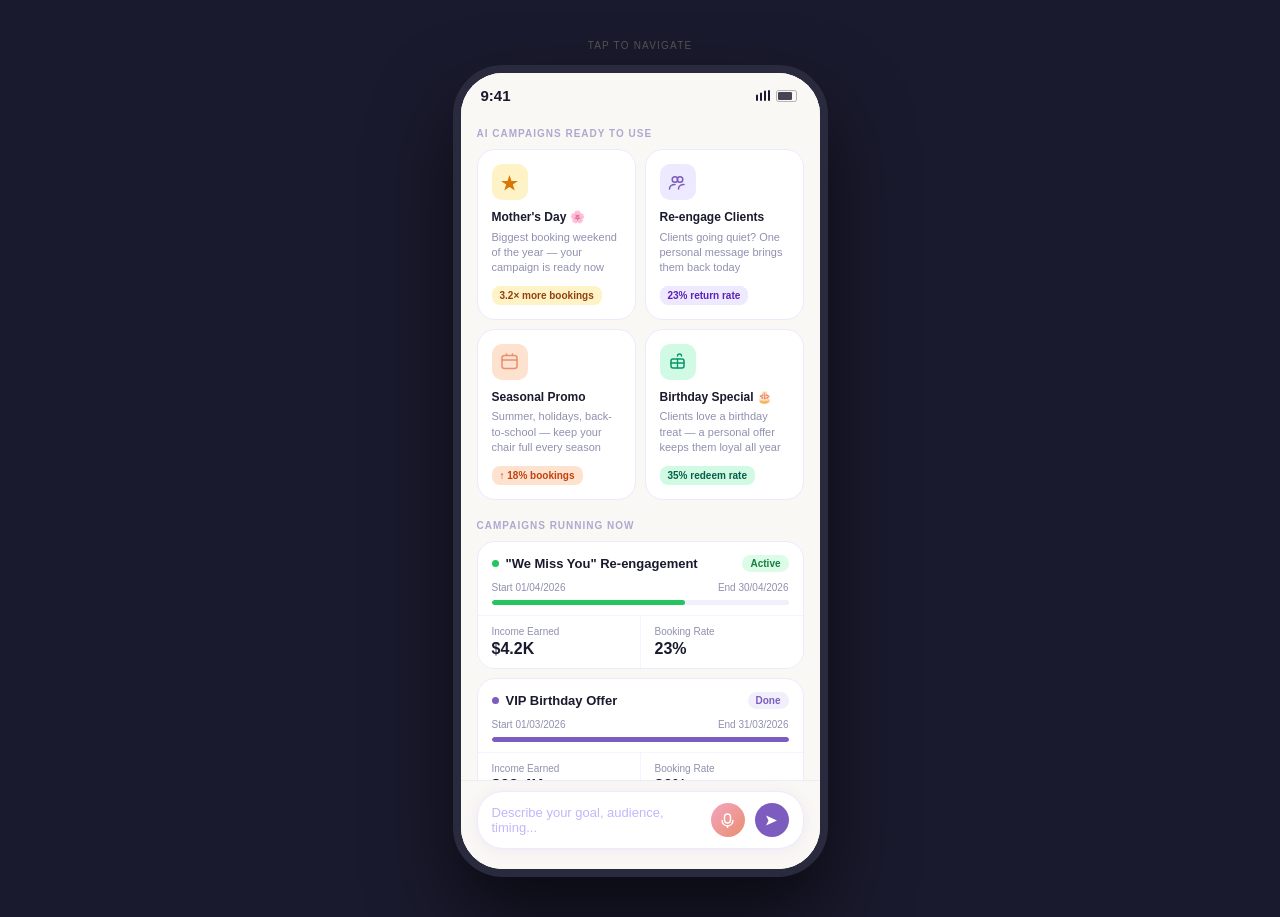
==== commit c37632d4: "change title section, logic of show See detail of chat" ====
--- a/index.html
+++ b/index.html
@@ -20,11 +20,11 @@
       <div class="qs-section" style="padding-top:16px">
         <div class="qs-lbl">AI Campaigns Ready to Use</div>
         <div class="qs-grid">
-          <div class="qs-card" onclick="startFlow('Promote a seasonal service for my nail salon.')">
-            <div class="qs-ico" style="background:#FEE2D0"><svg width="19" height="19" viewBox="0 0 19 19" fill="none"><rect x="2" y="3.5" width="15" height="13" rx="2.5" stroke="#E88F6E" stroke-width="1.5"/><path d="M6.5 3.5V2M12.5 3.5V2M2 8h15" stroke="#E88F6E" stroke-width="1.5" stroke-linecap="round"/></svg></div>
-            <div class="qs-name">Seasonal Service</div>
-            <div class="qs-desc">Slow days coming? AI fills your calendar before the season shifts</div>
-            <div class="qs-stat" style="background:#FEE2D0;color:#C2410C">↑ 18% bookings</div>
+          <div class="qs-card" onclick="startFlow('Create a Mother\'s Day campaign for me.')">
+            <div class="qs-ico" style="background:#FEF3C7"><svg width="19" height="19" viewBox="0 0 19 19" fill="none"><path d="M9.5 2L11.5 8H18L12.8 11.6L14.8 17.5L9.5 14L4.2 17.5L6.2 11.6L1 8H7.5Z" fill="#D97706"/></svg></div>
+            <div class="qs-name">Mother's Day 🌸</div>
+            <div class="qs-desc">Biggest booking weekend of the year — your campaign is ready now</div>
+            <div class="qs-stat" style="background:#FEF3C7;color:#92400E">3.2× more bookings</div>
           </div>
           <div class="qs-card" onclick="startFlow('Bring back inactive customers.')">
             <div class="qs-ico" style="background:#EDE9FE"><svg width="19" height="19" viewBox="0 0 19 19" fill="none"><circle cx="7" cy="6.5" r="2.8" stroke="#7C5CBF" stroke-width="1.5"/><circle cx="12" cy="6.5" r="2.8" stroke="#7C5CBF" stroke-width="1.5"/><path d="M1.5 16c0-2.8 2.5-4.5 5.5-4.5M10.5 16c0-2.8 2.5-4.5 5.5-4.5" stroke="#7C5CBF" stroke-width="1.5" stroke-linecap="round"/></svg></div>
@@ -32,17 +32,17 @@
             <div class="qs-desc">Clients going quiet? One personal message brings them back today</div>
             <div class="qs-stat" style="background:#EDE9FE;color:#5B21B6">23% return rate</div>
           </div>
-          <div class="qs-card" onclick="startFlow('Create this month\'s campaign.')">
-            <div class="qs-ico" style="background:#D1FAE5"><svg width="19" height="19" viewBox="0 0 19 19" fill="none"><path d="M3 14L7.5 9.5L11 13L15 7.5L17 10" stroke="#059669" stroke-width="1.5" stroke-linecap="round" stroke-linejoin="round"/></svg></div>
-            <div class="qs-name">Monthly Campaign</div>
-            <div class="qs-desc">2 minutes to set up — reach all your clients and earn all month</div>
-            <div class="qs-stat" style="background:#D1FAE5;color:#065F46">↑ $2.1K avg rev</div>
-          </div>
-          <div class="qs-card" onclick="startFlow('Create a Mother\'s Day campaign for me.')">
-            <div class="qs-ico" style="background:#FEF3C7"><svg width="19" height="19" viewBox="0 0 19 19" fill="none"><path d="M9.5 2L11.5 8H18L12.8 11.6L14.8 17.5L9.5 14L4.2 17.5L6.2 11.6L1 8H7.5Z" fill="#D97706"/></svg></div>
-            <div class="qs-name">Mother's Day 🌸</div>
-            <div class="qs-desc">Biggest booking weekend of the year — your campaign is ready now</div>
-            <div class="qs-stat" style="background:#FEF3C7;color:#92400E">3.2× more bookings</div>
+          <div class="qs-card" onclick="startFlow('Promote a seasonal service for my nail salon.')">
+            <div class="qs-ico" style="background:#FEE2D0"><svg width="19" height="19" viewBox="0 0 19 19" fill="none"><rect x="2" y="3.5" width="15" height="13" rx="2.5" stroke="#E88F6E" stroke-width="1.5"/><path d="M6.5 3.5V2M12.5 3.5V2M2 8h15" stroke="#E88F6E" stroke-width="1.5" stroke-linecap="round"/></svg></div>
+            <div class="qs-name">Seasonal Promo</div>
+            <div class="qs-desc">Summer, holidays, back-to-school — keep your chair full every season</div>
+            <div class="qs-stat" style="background:#FEE2D0;color:#C2410C">↑ 18% bookings</div>
+          </div>
+          <div class="qs-card" onclick="startFlow('Send a birthday offer to clients celebrating this month.')">
+            <div class="qs-ico" style="background:#D1FAE5"><svg width="19" height="19" viewBox="0 0 19 19" fill="none"><path d="M9.5 4c0-1.1.9-2 2-2s2 .9 2 2" stroke="#059669" stroke-width="1.4" stroke-linecap="round"/><rect x="3" y="7" width="13" height="9" rx="2" stroke="#059669" stroke-width="1.5"/><path d="M3 11h13M9.5 7v9" stroke="#059669" stroke-width="1.3" stroke-linecap="round"/></svg></div>
+            <div class="qs-name">Birthday Special 🎂</div>
+            <div class="qs-desc">Clients love a birthday treat — a personal offer keeps them loyal all year</div>
+            <div class="qs-stat" style="background:#D1FAE5;color:#065F46">35% redeem rate</div>
           </div>
         </div>
         <div class="recent-lbl">Campaigns Running Now</div>
@@ -76,7 +76,7 @@
             <div class="rc-metric"><div class="rc-mlbl">Booking Rate</div><div class="rc-mval">80%</div></div>
           </div>
         </div>
-        <div class="draft-lbl">Finish Your Campaigns</div>
+        <div class="draft-lbl">Your Draft Campaigns</div>
         <div class="recent-card" id="draft-list">
           <div class="rrow" onclick="goTo('s3')"><div class="rdot" style="background:#F59E0B"></div><div style="flex:1"><div class="rnm">Summer Flash Sale</div><div class="rsub">SMS · All clients · Draft</div></div><svg width="13" height="13" viewBox="0 0 13 13" fill="none"><path d="M4.5 2.5l4 4-4 4" stroke="#C4B5FD" stroke-width="1.5" stroke-linecap="round"/></svg></div>
           <div class="rrow" onclick="goTo('s3')"><div class="rdot" style="background:#F59E0B"></div><div style="flex:1"><div class="rnm">Loyalty Reward Announcement</div><div class="rsub">Email · VIP clients · Draft</div></div><svg width="13" height="13" viewBox="0 0 13 13" fill="none"><path d="M4.5 2.5l4 4-4 4" stroke="#C4B5FD" stroke-width="1.5" stroke-linecap="round"/></svg></div>
@@ -89,20 +89,17 @@
   <!-- S3: CAMPAIGN (Draft + Review combined) -->
   <div class="screen" id="s3">
     <div class="sb"><span class="sbt">9:41</span><div class="sbi"><svg width="15" height="11" viewBox="0 0 15 11" fill="#1A1A2E"><rect x="0" y="4.5" width="2" height="6.5" rx="1"/><rect x="4" y="2.5" width="2" height="8.5" rx="1"/><rect x="8" y=".5" width="2" height="10.5" rx="1"/><rect x="12" y="0" width="2" height="11" rx="1"/></svg><svg width="24" height="12" viewBox="0 0 24 12" fill="none"><rect x=".5" y=".5" width="20" height="11" rx="2" stroke="#1A1A2E" stroke-opacity=".3"/><rect x="2" y="2" width="14" height="8" rx="1.3" fill="#1A1A2E" opacity=".8"/></svg></div></div>
-    <div class="topnav"><div class="back" onclick="goTo('s1')"><svg width="13" height="13" viewBox="0 0 13 13" fill="none"><path d="M9 2L4 6.5L9 11" stroke="#7C5CBF" stroke-width="1.8" stroke-linecap="round" stroke-linejoin="round"/></svg></div><span class="topnav-title">Campaign</span></div>
+    <div class="topnav"><div class="back" onclick="goTo('s1')"><svg width="13" height="13" viewBox="0 0 13 13" fill="none"><path d="M9 2L4 6.5L9 11" stroke="#7C5CBF" stroke-width="1.8" stroke-linecap="round" stroke-linejoin="round"/></svg></div><span class="topnav-title">Campaign</span><div class="ready-badge topnav-badge"><svg width="9" height="9" viewBox="0 0 11 11" fill="none"><path d="M2 5.5l2.5 2.5 4.5-4.5" stroke="white" stroke-width="1.8" stroke-linecap="round" stroke-linejoin="round"/></svg>AI Generated</div></div>
     <div style="flex:1;display:flex;flex-direction:column;overflow:hidden;min-height:0">
       <div class="rv-scroll">
 
         <!-- 1. Campaign header + 6 stats -->
         <div class="camp-header">
-          <div class="camp-top-row">
-            <div class="ready-badge"><svg width="11" height="11" viewBox="0 0 11 11" fill="none"><path d="M2 5.5l2.5 2.5 4.5-4.5" stroke="white" stroke-width="1.8" stroke-linecap="round" stroke-linejoin="round"/></svg>AI Generated Campaign</div>
-          </div>
           <div class="camp-name">Mother's Day Special 🌸</div>
           <div class="camp-desc">A soft, personal tone builds loyalty and brings back up to 23% of clients.</div>
           <div class="camp-stats">
             <div class="camp-stat"><div class="camp-stat-lbl">AUDIENCE <i class="tip-ico" onclick="showTip(this,'Regular &amp; VIP clients who visited in the past year')">i</i></div><div class="camp-stat-val" id="rv-target">All Clients</div><div class="camp-stat-sub">~420 people</div></div>
-            <div class="camp-stat"><div class="camp-stat-lbl">EST. INCOME</div><div class="camp-stat-val">~$16,900</div></div>
+            <div class="camp-stat"><div class="camp-stat-lbl">EST. INCOME EARNED</div><div class="camp-stat-val">~$16,900</div></div>
             <div class="camp-stat"><div class="camp-stat-lbl">OFFER</div><div class="camp-stat-val">15% OFF</div></div>
             <div class="camp-stat"><div class="camp-stat-lbl">STARTS</div><div class="camp-stat-val">Apr 29</div></div>
             <div class="camp-stat"><div class="camp-stat-lbl">DURATION</div><div class="camp-stat-val">7 days</div></div>
@@ -122,7 +119,7 @@
 
       </div>
       <div class="actions-bar">
-        <div class="ai-upd-notif show" id="ai-upd-notif" onclick="goTo('s3b')">
+        <div class="ai-upd-notif" id="ai-upd-notif" onclick="goTo('s3b')">
           <span class="ai-upd-txt" id="ai-upd-txt"><svg width="11" height="11" viewBox="0 0 11 11" fill="none"><path d="M5.5 1L6.8 4.2L10.5 5.5L6.8 6.8L5.5 10L4.2 6.8L0.5 5.5L4.2 4.2Z" fill="#7C5CBF"/></svg>AI generated this campaign for you</span>
           <span class="ai-upd-link">See detail →</span>
         </div>
@@ -145,14 +142,14 @@
     <div class="sw">
       <div class="s-ico-v2"><svg width="38" height="38" viewBox="0 0 38 38" fill="none"><path d="M7 19l8.5 8.5L31 11" stroke="white" stroke-width="3.5" stroke-linecap="round" stroke-linejoin="round"/></svg></div>
       <div class="s-title">Campaign Launched!</div>
-      <div class="s-sub">Your "Mother's Day Special" campaign is now scheduled and will start reaching clients on Apr 28, 2026.</div>
+      <div class="s-sub">Your "Mother's Day Special" campaign is now scheduled and will start reaching clients on Apr 29, 2026.</div>
       <div class="apv-card">
         <div class="apv-hd"><div class="apv-ico"><svg width="16" height="16" viewBox="0 0 16 16" fill="none"><path d="M8 1L9.8 6.2L15 8L9.8 9.8L8 15L6.2 9.8L1 8L6.2 6.2Z" fill="#A78BFA"/></svg></div><span class="apv-hd-lbl">Campaign Details</span></div>
         <div class="apv-row"><span class="apv-lbl">Target audience</span><span class="apv-val">420 clients</span></div>
         <div class="apv-row"><span class="apv-lbl">Duration</span><span class="apv-val">7 days</span></div>
         <div class="apv-row"><span class="apv-lbl">Offer</span><span class="apv-val">15% OFF</span></div>
         <div class="apv-row"><span class="apv-lbl">Booking rate</span><span class="apv-val green">70% (≈294 bookings)</span></div>
-        <div class="apv-row"><span class="apv-lbl">Est. income</span><span class="apv-val green">$16,200 – $17,600</span></div>
+        <div class="apv-row"><span class="apv-lbl">Est. income earned</span><span class="apv-val green">~$16,900</span></div>
         <div class="apv-row"><span class="apv-lbl">First message sends</span><span class="apv-val">Apr 29 · 10:00 AM</span></div>
       </div>
       <button class="btn-done" onclick="resetAll()">Back to AI Marketing</button>
--- a/css/style.css
+++ b/css/style.css
@@ -1391,6 +1391,11 @@
     font-weight: 600;
     color: #1A1A2E
 }
+.topnav-badge {
+    font-size: 9px;
+    padding: 2px 7px;
+    gap: 3px
+}
 
 .rv-scroll {
     flex: 1;
@@ -1440,10 +1445,10 @@
 }
 
 .camp-name {
-    font-size: 13px;
-    font-weight: 600;
+    font-size: 16px;
+    font-weight: 700;
     color: #1A1A2E;
-    letter-spacing: -.1px
+    letter-spacing: -.2px
 }
 
 .camp-desc {
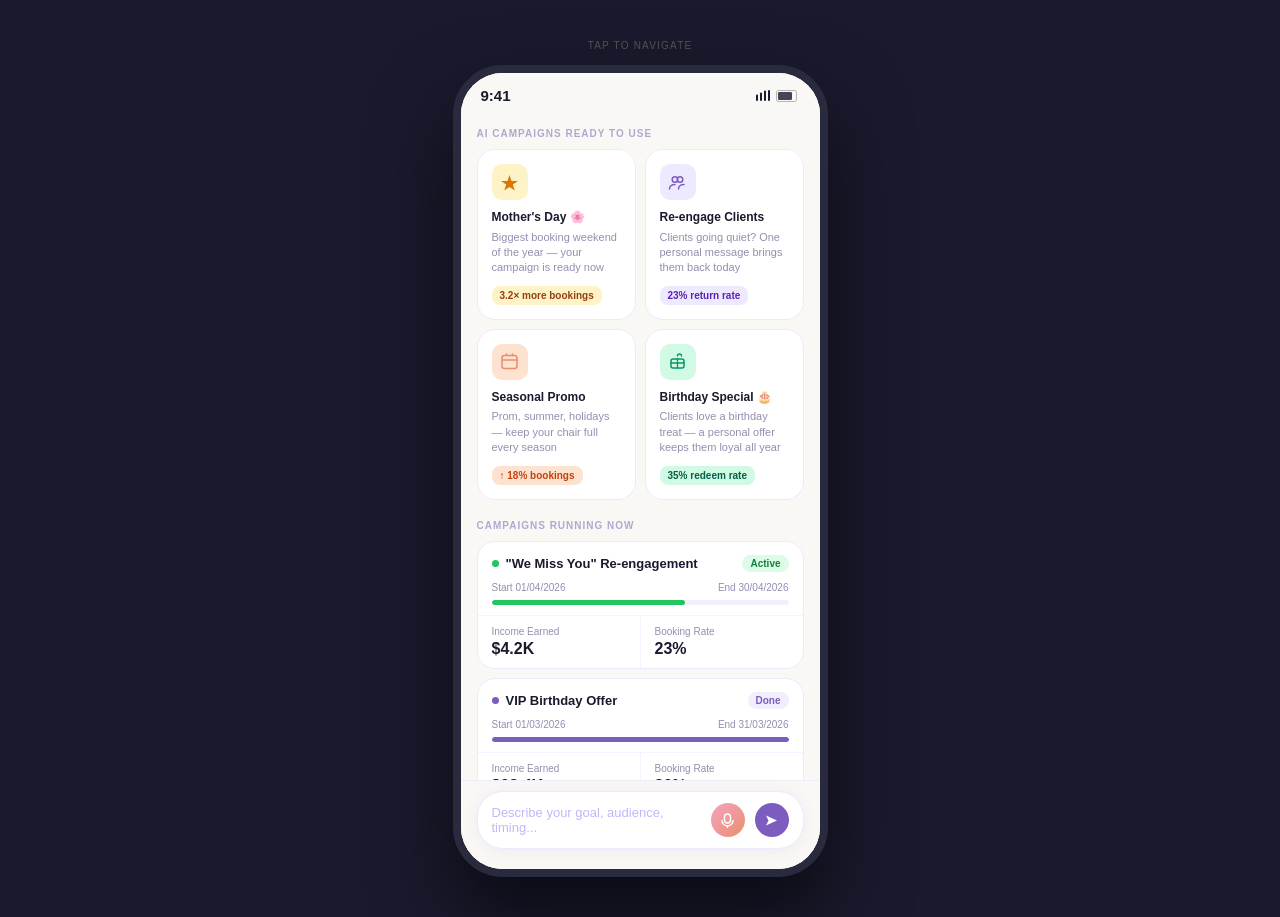
==== commit 452b6ed0: "change text of des Seasonal" ====
--- a/index.html
+++ b/index.html
@@ -35,7 +35,7 @@
           <div class="qs-card" onclick="startFlow('Promote a seasonal service for my nail salon.')">
             <div class="qs-ico" style="background:#FEE2D0"><svg width="19" height="19" viewBox="0 0 19 19" fill="none"><rect x="2" y="3.5" width="15" height="13" rx="2.5" stroke="#E88F6E" stroke-width="1.5"/><path d="M6.5 3.5V2M12.5 3.5V2M2 8h15" stroke="#E88F6E" stroke-width="1.5" stroke-linecap="round"/></svg></div>
             <div class="qs-name">Seasonal Promo</div>
-            <div class="qs-desc">Summer, holidays, back-to-school — keep your chair full every season</div>
+            <div class="qs-desc">Prom, summer, holidays — keep your chair full every season</div>
             <div class="qs-stat" style="background:#FEE2D0;color:#C2410C">↑ 18% bookings</div>
           </div>
           <div class="qs-card" onclick="startFlow('Send a birthday offer to clients celebrating this month.')">
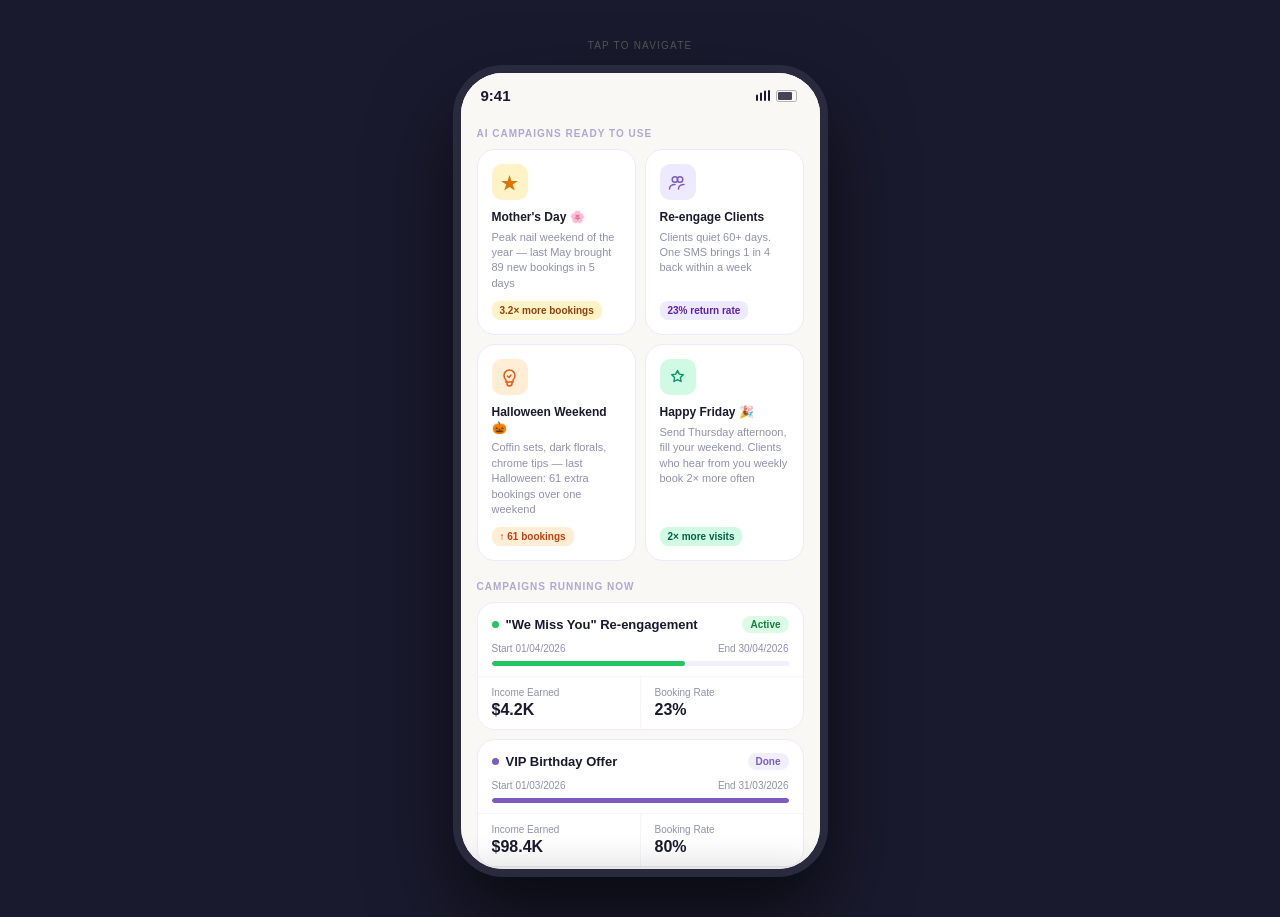
==== commit fff47a25: "change content and improve chat page" ====
--- a/index.html
+++ b/index.html
@@ -23,26 +23,26 @@
           <div class="qs-card" onclick="startFlow('Create a Mother\'s Day campaign for me.')">
             <div class="qs-ico" style="background:#FEF3C7"><svg width="19" height="19" viewBox="0 0 19 19" fill="none"><path d="M9.5 2L11.5 8H18L12.8 11.6L14.8 17.5L9.5 14L4.2 17.5L6.2 11.6L1 8H7.5Z" fill="#D97706"/></svg></div>
             <div class="qs-name">Mother's Day 🌸</div>
-            <div class="qs-desc">Biggest booking weekend of the year — your campaign is ready now</div>
+            <div class="qs-desc">Peak nail weekend of the year — last May brought 89 new bookings in 5 days</div>
             <div class="qs-stat" style="background:#FEF3C7;color:#92400E">3.2× more bookings</div>
           </div>
           <div class="qs-card" onclick="startFlow('Bring back inactive customers.')">
             <div class="qs-ico" style="background:#EDE9FE"><svg width="19" height="19" viewBox="0 0 19 19" fill="none"><circle cx="7" cy="6.5" r="2.8" stroke="#7C5CBF" stroke-width="1.5"/><circle cx="12" cy="6.5" r="2.8" stroke="#7C5CBF" stroke-width="1.5"/><path d="M1.5 16c0-2.8 2.5-4.5 5.5-4.5M10.5 16c0-2.8 2.5-4.5 5.5-4.5" stroke="#7C5CBF" stroke-width="1.5" stroke-linecap="round"/></svg></div>
             <div class="qs-name">Re-engage Clients</div>
-            <div class="qs-desc">Clients going quiet? One personal message brings them back today</div>
+            <div class="qs-desc">Clients quiet 60+ days. One SMS brings 1 in 4 back within a week</div>
             <div class="qs-stat" style="background:#EDE9FE;color:#5B21B6">23% return rate</div>
           </div>
-          <div class="qs-card" onclick="startFlow('Promote a seasonal service for my nail salon.')">
-            <div class="qs-ico" style="background:#FEE2D0"><svg width="19" height="19" viewBox="0 0 19 19" fill="none"><rect x="2" y="3.5" width="15" height="13" rx="2.5" stroke="#E88F6E" stroke-width="1.5"/><path d="M6.5 3.5V2M12.5 3.5V2M2 8h15" stroke="#E88F6E" stroke-width="1.5" stroke-linecap="round"/></svg></div>
-            <div class="qs-name">Seasonal Promo</div>
-            <div class="qs-desc">Prom, summer, holidays — keep your chair full every season</div>
-            <div class="qs-stat" style="background:#FEE2D0;color:#C2410C">↑ 18% bookings</div>
-          </div>
-          <div class="qs-card" onclick="startFlow('Send a birthday offer to clients celebrating this month.')">
-            <div class="qs-ico" style="background:#D1FAE5"><svg width="19" height="19" viewBox="0 0 19 19" fill="none"><path d="M9.5 4c0-1.1.9-2 2-2s2 .9 2 2" stroke="#059669" stroke-width="1.4" stroke-linecap="round"/><rect x="3" y="7" width="13" height="9" rx="2" stroke="#059669" stroke-width="1.5"/><path d="M3 11h13M9.5 7v9" stroke="#059669" stroke-width="1.3" stroke-linecap="round"/></svg></div>
-            <div class="qs-name">Birthday Special 🎂</div>
-            <div class="qs-desc">Clients love a birthday treat — a personal offer keeps them loyal all year</div>
-            <div class="qs-stat" style="background:#D1FAE5;color:#065F46">35% redeem rate</div>
+          <div class="qs-card" onclick="startFlow('Create a Halloween weekend nail campaign.')">
+            <div class="qs-ico" style="background:#FFEDD5"><svg width="19" height="19" viewBox="0 0 19 19" fill="none"><path d="M9.5 2C6.5 2 4 4.5 4 7.5c0 1.8.8 3.4 2 4.5V14h7v-2c1.2-1.1 2-2.7 2-4.5C15 4.5 12.5 2 9.5 2z" stroke="#EA580C" stroke-width="1.5"/><path d="M7 14v1.5a2.5 2.5 0 005 0V14" stroke="#EA580C" stroke-width="1.5" stroke-linecap="round"/><path d="M7.5 8l1.5 1.5L11 7" stroke="#EA580C" stroke-width="1.4" stroke-linecap="round" stroke-linejoin="round"/></svg></div>
+            <div class="qs-name">Halloween Weekend 🎃</div>
+            <div class="qs-desc">Coffin sets, dark florals, chrome tips — last Halloween: 61 extra bookings over one weekend</div>
+            <div class="qs-stat" style="background:#FFEDD5;color:#C2410C">↑ 61 bookings</div>
+          </div>
+          <div class="qs-card" onclick="startFlow('Send a Happy Friday message to fill weekend slots.')">
+            <div class="qs-ico" style="background:#D1FAE5"><svg width="19" height="19" viewBox="0 0 19 19" fill="none"><path d="M9.5 2.5l1.8 3.6 4 .6-2.9 2.8.7 4-3.6-1.9-3.6 1.9.7-4L3.7 6.7l4-.6z" stroke="#059669" stroke-width="1.4" stroke-linejoin="round"/></svg></div>
+            <div class="qs-name">Happy Friday 🎉</div>
+            <div class="qs-desc">Send Thursday afternoon, fill your weekend. Clients who hear from you weekly book 2× more often</div>
+            <div class="qs-stat" style="background:#D1FAE5;color:#065F46">2× more visits</div>
           </div>
         </div>
         <div class="recent-lbl">Campaigns Running Now</div>
@@ -83,13 +83,13 @@
         </div>
       </div>
     </div>
-    <div class="fi"><div class="fi-box" onclick="startFlow('Create a Mother\'s Day campaign for me.')"><span class="fi-ph">Describe your goal, audience, timing...</span><div class="fi-mic"><svg width="15" height="15" viewBox="0 0 15 15" fill="none"><rect x="4.5" y="1" width="6" height="9" rx="3" stroke="white" stroke-width="1.4"/><path d="M2 7.5C2 10.5 4.5 13 7.5 13s5.5-2.5 5.5-5.5" stroke="white" stroke-width="1.4" stroke-linecap="round"/><path d="M7.5 13v1.5" stroke="white" stroke-width="1.4" stroke-linecap="round"/></svg></div><div class="fi-send"><svg width="15" height="15" viewBox="0 0 15 15" fill="none"><path d="M13 7.5L2 2.5l2.5 5-2.5 5L13 7.5z" fill="white"/></svg></div></div></div>
+    <!-- <div class="fi"><div class="fi-box" onclick="startFlow('Create a Mother\'s Day campaign for me.')"><span class="fi-ph">Describe your goal, audience, timing...</span><div class="fi-mic"><svg width="15" height="15" viewBox="0 0 15 15" fill="none"><rect x="4.5" y="1" width="6" height="9" rx="3" stroke="white" stroke-width="1.4"/><path d="M2 7.5C2 10.5 4.5 13 7.5 13s5.5-2.5 5.5-5.5" stroke="white" stroke-width="1.4" stroke-linecap="round"/><path d="M7.5 13v1.5" stroke="white" stroke-width="1.4" stroke-linecap="round"/></svg></div><div class="fi-send"><svg width="15" height="15" viewBox="0 0 15 15" fill="none"><path d="M13 7.5L2 2.5l2.5 5-2.5 5L13 7.5z" fill="white"/></svg></div></div></div> -->
   </div>
 
   <!-- S3: CAMPAIGN (Draft + Review combined) -->
   <div class="screen" id="s3">
     <div class="sb"><span class="sbt">9:41</span><div class="sbi"><svg width="15" height="11" viewBox="0 0 15 11" fill="#1A1A2E"><rect x="0" y="4.5" width="2" height="6.5" rx="1"/><rect x="4" y="2.5" width="2" height="8.5" rx="1"/><rect x="8" y=".5" width="2" height="10.5" rx="1"/><rect x="12" y="0" width="2" height="11" rx="1"/></svg><svg width="24" height="12" viewBox="0 0 24 12" fill="none"><rect x=".5" y=".5" width="20" height="11" rx="2" stroke="#1A1A2E" stroke-opacity=".3"/><rect x="2" y="2" width="14" height="8" rx="1.3" fill="#1A1A2E" opacity=".8"/></svg></div></div>
-    <div class="topnav"><div class="back" onclick="goTo('s1')"><svg width="13" height="13" viewBox="0 0 13 13" fill="none"><path d="M9 2L4 6.5L9 11" stroke="#7C5CBF" stroke-width="1.8" stroke-linecap="round" stroke-linejoin="round"/></svg></div><span class="topnav-title">Campaign</span><div class="ready-badge topnav-badge"><svg width="9" height="9" viewBox="0 0 11 11" fill="none"><path d="M2 5.5l2.5 2.5 4.5-4.5" stroke="white" stroke-width="1.8" stroke-linecap="round" stroke-linejoin="round"/></svg>AI Generated</div></div>
+    <div class="topnav"><div class="back" onclick="goTo('s1')"><svg width="13" height="13" viewBox="0 0 13 13" fill="none"><path d="M9 2L4 6.5L9 11" stroke="#7C5CBF" stroke-width="1.8" stroke-linecap="round" stroke-linejoin="round"/></svg></div><span class="topnav-title">Promotion Campaign</span><div class="ready-badge topnav-badge"><svg width="9" height="9" viewBox="0 0 11 11" fill="none"><path d="M2 5.5l2.5 2.5 4.5-4.5" stroke="white" stroke-width="1.8" stroke-linecap="round" stroke-linejoin="round"/></svg>AI Generated</div></div>
     <div style="flex:1;display:flex;flex-direction:column;overflow:hidden;min-height:0">
       <div class="rv-scroll">
 
@@ -101,9 +101,9 @@
             <div class="camp-stat"><div class="camp-stat-lbl">AUDIENCE <i class="tip-ico" onclick="showTip(this,'Regular &amp; VIP clients who visited in the past year')">i</i></div><div class="camp-stat-val" id="rv-target">All Clients</div><div class="camp-stat-sub">~420 people</div></div>
             <div class="camp-stat"><div class="camp-stat-lbl">EST. INCOME EARNED</div><div class="camp-stat-val">~$16,900</div></div>
             <div class="camp-stat"><div class="camp-stat-lbl">OFFER</div><div class="camp-stat-val">15% OFF</div></div>
-            <div class="camp-stat"><div class="camp-stat-lbl">STARTS</div><div class="camp-stat-val">Apr 29</div></div>
-            <div class="camp-stat"><div class="camp-stat-lbl">DURATION</div><div class="camp-stat-val">7 days</div></div>
-            <div class="camp-stat"><div class="camp-stat-lbl">TIMING <i class="tip-ico" onclick="showTip(this,'Peak open-rate window for salon SMS campaigns')">i</i></div><div class="camp-stat-val">Tue &amp; Thu</div><div class="camp-stat-sub">10:00 AM</div></div>
+            <div class="camp-stat"><div class="camp-stat-lbl">TONE</div><div class="camp-stat-val">Warm & Personal</div></div>
+            <div class="camp-stat"><div class="camp-stat-lbl">SCHEDULE</div><div class="camp-stat-val">Apr 29 – May 6</div><div class="camp-stat-sub">7 days</div></div>
+            <div class="camp-stat"><div class="camp-stat-lbl">SEND TIME <i class="tip-ico" onclick="showTip(this,'Peak open-rate window for salon SMS campaigns')">i</i></div><div class="camp-stat-val">Tue &amp; Thu</div><div class="camp-stat-sub">10:00 AM</div></div>
           </div>
         </div>
 
@@ -112,14 +112,14 @@
           <div class="msg-hd"><span class="msg-hd-lbl">MESSAGE PREVIEW</span><button class="btn-regen" id="btn-regen" onclick="regenMsg()"><svg width="11" height="11" viewBox="0 0 11 11" fill="none"><path d="M9.5 5.5A4 4 0 1 1 7 1.8" stroke="#5B21B6" stroke-width="1.5" stroke-linecap="round"/><path d="M7 0v2.5H9.5" stroke="#5B21B6" stroke-width="1.5" stroke-linecap="round" stroke-linejoin="round"/></svg>Regenerate</button></div>
           <div class="msg-body">
             <div id="sms-msg">
-              <div class="msg-bubble"><div class="msg-tag">SMS MESSAGE</div><div class="msg-txt">Hi <span class="msg-hl">[Name]</span>, Mother's Day is almost here 🌸 Enjoy <strong>15% OFF</strong> your next visit — treat yourself or gift someone special a relaxing nail session. Book this weekend!</div></div>
+              <div class="msg-bubble"><div class="msg-tag">SMS MESSAGE</div><div class="msg-txt">Hi <span class="msg-hl">[Name]</span>, Mother's Day is almost here! Enjoy 15% OFF your next visit. Treat yourself or gift someone special a relaxing nail session. Book this weekend!</div></div>
             </div>
           </div>
         </div>
 
       </div>
       <div class="actions-bar">
-        <div class="ai-upd-notif" id="ai-upd-notif" onclick="goTo('s3b')">
+        <div class="ai-upd-notif" id="ai-upd-notif" onclick="openAiSheet()">
           <span class="ai-upd-txt" id="ai-upd-txt"><svg width="11" height="11" viewBox="0 0 11 11" fill="none"><path d="M5.5 1L6.8 4.2L10.5 5.5L6.8 6.8L5.5 10L4.2 6.8L0.5 5.5L4.2 4.2Z" fill="#7C5CBF"/></svg>AI generated this campaign for you</span>
           <span class="ai-upd-link">See detail →</span>
         </div>
@@ -146,7 +146,7 @@
       <div class="apv-card">
         <div class="apv-hd"><div class="apv-ico"><svg width="16" height="16" viewBox="0 0 16 16" fill="none"><path d="M8 1L9.8 6.2L15 8L9.8 9.8L8 15L6.2 9.8L1 8L6.2 6.2Z" fill="#A78BFA"/></svg></div><span class="apv-hd-lbl">Campaign Details</span></div>
         <div class="apv-row"><span class="apv-lbl">Target audience</span><span class="apv-val">420 clients</span></div>
-        <div class="apv-row"><span class="apv-lbl">Duration</span><span class="apv-val">7 days</span></div>
+        <div class="apv-row"><span class="apv-lbl">Schedule</span><span class="apv-val">Apr 29 – May 6 · 7 days</span></div>
         <div class="apv-row"><span class="apv-lbl">Offer</span><span class="apv-val">15% OFF</span></div>
         <div class="apv-row"><span class="apv-lbl">Booking rate</span><span class="apv-val green">70% (≈294 bookings)</span></div>
         <div class="apv-row"><span class="apv-lbl">Est. income earned</span><span class="apv-val green">~$16,900</span></div>
@@ -280,6 +280,24 @@
     </div>
   </div>
 
+  <!-- AI REVISE SHEET -->
+  <div class="ai-sheet-backdrop" id="ai-sheet-backdrop" onclick="closeAiSheet()"></div>
+  <div class="ai-sheet" id="ai-sheet">
+    <div class="ai-sheet-handle-row"><div class="ai-sheet-handle"></div></div>
+    <div class="ai-sheet-hd">
+      <div class="ai-sheet-hd-left">
+        <div class="ai-sheet-ava"><svg width="14" height="14" viewBox="0 0 14 14" fill="none"><path d="M7 1L8.5 5.5L13 7L8.5 8.5L7 13L5.5 8.5L1 7L5.5 5.5Z" fill="white"/></svg></div>
+        <span class="ai-sheet-title">AI updated your campaign</span>
+      </div>
+      <button class="ai-sheet-close" onclick="closeAiSheet()"><svg width="14" height="14" viewBox="0 0 14 14" fill="none"><path d="M2 2l10 10M12 2L2 12" stroke="#9090B0" stroke-width="1.8" stroke-linecap="round"/></svg></button>
+    </div>
+    <div class="ai-sheet-chat" id="ai-sheet-chat"></div>
+    <div class="ai-sheet-inp-row">
+      <input class="ai-sheet-inp" id="ai-sheet-inp-field" type="text" placeholder="Ask AI to refine further…" onkeydown="if(event.key==='Enter')sendSheetEdit()"/>
+      <button class="ai-sheet-send" onclick="sendSheetEdit()"><svg width="14" height="14" viewBox="0 0 14 14" fill="none"><path d="M12 7L2 2.5l2 4.5-2 4.5L12 7z" fill="white"/></svg></button>
+    </div>
+  </div>
+
   </div>
 </div>
 <script src="js/script.js"></script>
--- a/css/style.css
+++ b/css/style.css
@@ -2813,4 +2813,196 @@
 
 .me-cancel:active {
     color: #7C5CBF
+}
+
+/* ── AI REVISE SHEET ── */
+.ai-sheet-backdrop {
+    position: absolute;
+    inset: 0;
+    background: rgba(0,0,0,0);
+    z-index: 80;
+    pointer-events: none;
+    transition: background 0.28s ease
+}
+.ai-sheet-backdrop.open {
+    background: rgba(0,0,0,0.38);
+    pointer-events: all
+}
+.ai-sheet {
+    position: absolute;
+    bottom: 0;
+    left: 0;
+    right: 0;
+    height: 65%;
+    background: #fff;
+    border-radius: 20px 20px 0 0;
+    z-index: 81;
+    transform: translateY(100%);
+    transition: transform 0.28s cubic-bezier(0.32,0.72,0,1);
+    display: flex;
+    flex-direction: column;
+    box-shadow: 0 -8px 32px rgba(0,0,0,0.12)
+}
+.ai-sheet.open {
+    transform: translateY(0)
+}
+.ai-sheet-handle-row {
+    display: flex;
+    justify-content: center;
+    padding: 10px 0 4px
+}
+.ai-sheet-handle {
+    width: 36px;
+    height: 4px;
+    background: #E0DDF0;
+    border-radius: 2px
+}
+.ai-sheet-hd {
+    display: flex;
+    align-items: center;
+    justify-content: space-between;
+    padding: 6px 16px 12px;
+    border-bottom: 0.5px solid #F0EEF8
+}
+.ai-sheet-hd-left {
+    display: flex;
+    align-items: center;
+    gap: 8px
+}
+.ai-sheet-ava {
+    width: 26px;
+    height: 26px;
+    border-radius: 50%;
+    background: linear-gradient(135deg,#7C5CBF,#A78BFA);
+    display: flex;
+    align-items: center;
+    justify-content: center;
+    flex-shrink: 0
+}
+.ai-sheet-title {
+    font-size: 13px;
+    font-weight: 600;
+    color: #1A1A2E
+}
+.ai-sheet-close {
+    width: 28px;
+    height: 28px;
+    border-radius: 50%;
+    background: #F5F3FF;
+    border: none;
+    display: flex;
+    align-items: center;
+    justify-content: center;
+    cursor: pointer;
+    flex-shrink: 0
+}
+.ai-sheet-chat {
+    flex: 1;
+    overflow-y: auto;
+    padding: 14px 16px;
+    display: flex;
+    flex-direction: column;
+    gap: 10px;
+    -webkit-overflow-scrolling: touch
+}
+.ai-sheet-bubble-usr {
+    align-self: flex-end;
+    background: #7C5CBF;
+    color: #fff;
+    border-radius: 14px 14px 3px 14px;
+    padding: 8px 12px;
+    font-size: 12px;
+    max-width: 80%
+}
+.ai-sheet-bubble-ai {
+    align-self: flex-start;
+    background: #F5F3FF;
+    color: #1A1A2E;
+    border-radius: 14px 14px 14px 3px;
+    padding: 8px 12px;
+    font-size: 12px;
+    max-width: 80%
+}
+.ai-sheet-wc {
+    background: #F9F7FF;
+    border: 0.5px solid #EDE9FE;
+    border-radius: 12px;
+    padding: 10px 12px;
+    margin-top: 4px
+}
+.ai-sheet-wc-hd {
+    font-size: 9px;
+    font-weight: 700;
+    color: #A09AC0;
+    letter-spacing: .07em;
+    margin-bottom: 7px;
+    text-transform: uppercase
+}
+.ai-sheet-wc-row {
+    display: flex;
+    align-items: center;
+    gap: 7px;
+    font-size: 11px;
+    color: #4A4A6A;
+    margin-bottom: 4px
+}
+.ai-sheet-wc-dot {
+    width: 6px;
+    height: 6px;
+    border-radius: 50%;
+    flex-shrink: 0
+}
+.ai-sheet-wc-lbl {
+    color: #9090B0;
+    min-width: 58px
+}
+.ai-sheet-typing {
+    display: flex;
+    gap: 4px;
+    align-items: center;
+    padding: 4px 0
+}
+.ai-sheet-typing span {
+    width: 6px;
+    height: 6px;
+    border-radius: 50%;
+    background: #C4B5FD;
+    animation: sheetDot 1.2s infinite
+}
+.ai-sheet-typing span:nth-child(2) { animation-delay: .2s }
+.ai-sheet-typing span:nth-child(3) { animation-delay: .4s }
+@keyframes sheetDot {
+    0%,60%,100% { transform: translateY(0); opacity:.5 }
+    30% { transform: translateY(-4px); opacity:1 }
+}
+.ai-sheet-inp-row {
+    display: flex;
+    align-items: center;
+    gap: 8px;
+    padding: 10px 16px 20px;
+    border-top: 0.5px solid #F0EEF8
+}
+.ai-sheet-inp {
+    flex: 1;
+    background: #F5F3FF;
+    border: none;
+    border-radius: 22px;
+    padding: 9px 14px;
+    font-size: 13px;
+    color: #1A1A2E;
+    font-family: inherit;
+    outline: none
+}
+.ai-sheet-inp::placeholder { color: #B0A8D0 }
+.ai-sheet-send {
+    width: 34px;
+    height: 34px;
+    border-radius: 50%;
+    background: #7C5CBF;
+    border: none;
+    display: flex;
+    align-items: center;
+    justify-content: center;
+    cursor: pointer;
+    flex-shrink: 0
 }
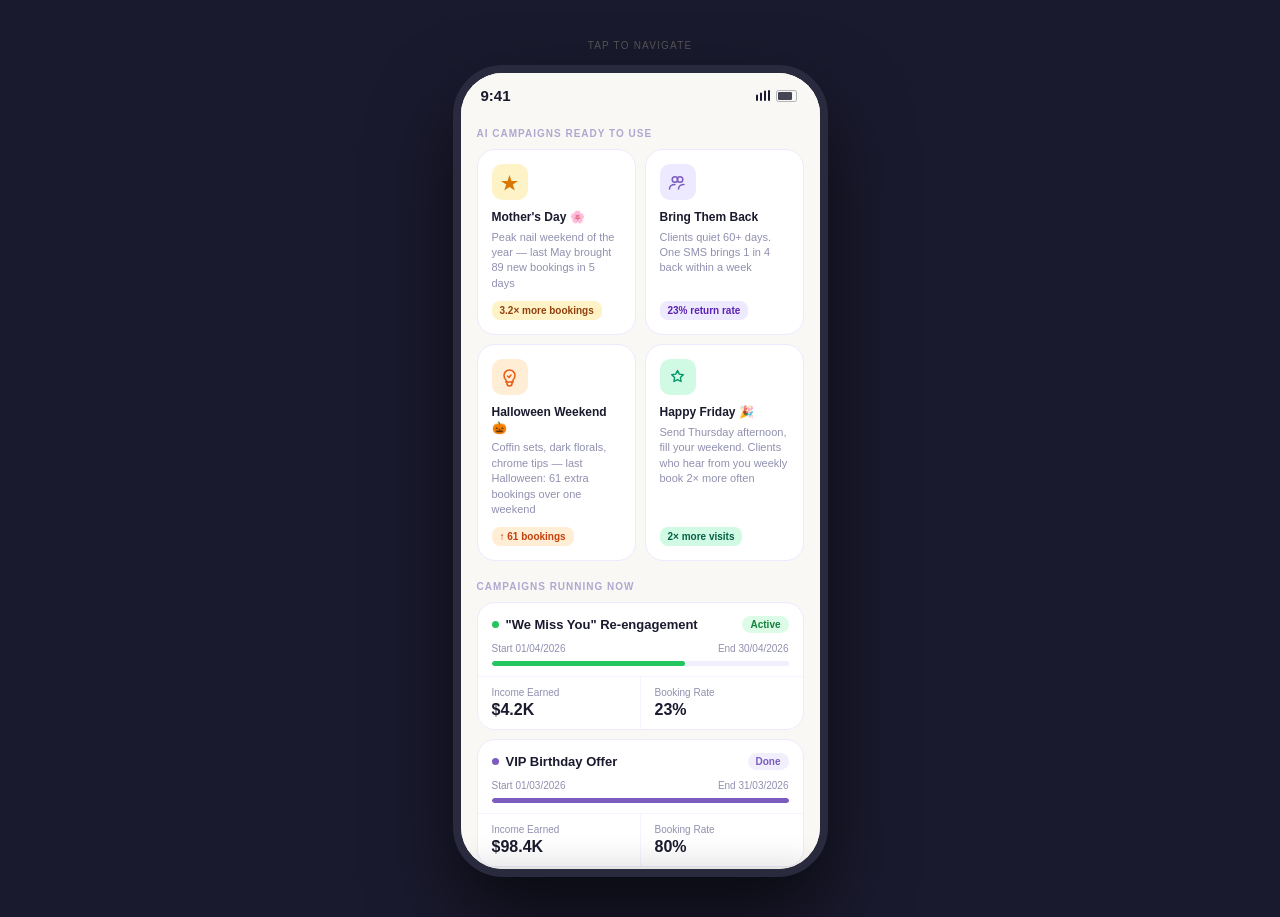
==== commit 8828d224: "update content" ====
--- a/index.html
+++ b/index.html
@@ -28,7 +28,7 @@
           </div>
           <div class="qs-card" onclick="startFlow('Bring back inactive customers.')">
             <div class="qs-ico" style="background:#EDE9FE"><svg width="19" height="19" viewBox="0 0 19 19" fill="none"><circle cx="7" cy="6.5" r="2.8" stroke="#7C5CBF" stroke-width="1.5"/><circle cx="12" cy="6.5" r="2.8" stroke="#7C5CBF" stroke-width="1.5"/><path d="M1.5 16c0-2.8 2.5-4.5 5.5-4.5M10.5 16c0-2.8 2.5-4.5 5.5-4.5" stroke="#7C5CBF" stroke-width="1.5" stroke-linecap="round"/></svg></div>
-            <div class="qs-name">Re-engage Clients</div>
+            <div class="qs-name">Bring Them Back</div>
             <div class="qs-desc">Clients quiet 60+ days. One SMS brings 1 in 4 back within a week</div>
             <div class="qs-stat" style="background:#EDE9FE;color:#5B21B6">23% return rate</div>
           </div>
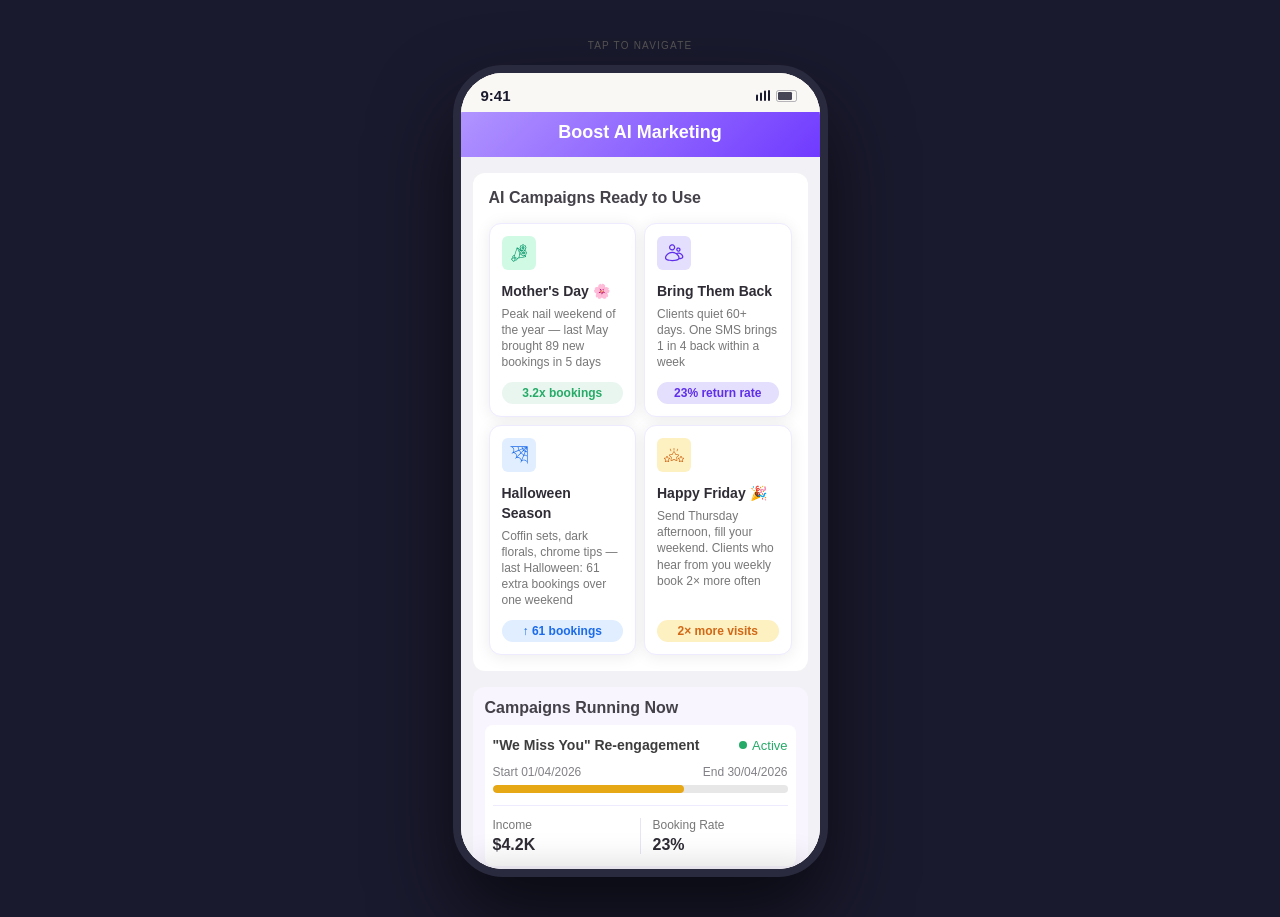
==== commit 6c005795: "update style same with design for sceen 1 & 2" ====
--- a/index.html
+++ b/index.html
@@ -16,74 +16,114 @@
   <!-- S1: HOME -->
   <div class="screen active" id="s1">
     <div class="sb"><span class="sbt">9:41</span><div class="sbi"><svg width="15" height="11" viewBox="0 0 15 11" fill="#1A1A2E"><rect x="0" y="4.5" width="2" height="6.5" rx="1"/><rect x="4" y="2.5" width="2" height="8.5" rx="1"/><rect x="8" y=".5" width="2" height="10.5" rx="1"/><rect x="12" y="0" width="2" height="11" rx="1"/></svg><svg width="24" height="12" viewBox="0 0 24 12" fill="none"><rect x=".5" y=".5" width="20" height="11" rx="2" stroke="#1A1A2E" stroke-opacity=".3"/><rect x="2" y="2" width="14" height="8" rx="1.3" fill="#1A1A2E" opacity=".8"/></svg></div></div>
+    <div class="s1-hdr">
+      <div style="width:24px"></div>
+      <span class="s1-hdr-ttl">Boost AI Marketing</span>
+      <div style="width:24px"></div>
+    </div>
     <div class="s1-scroll">
-      <div class="qs-section" style="padding-top:16px">
-        <div class="qs-lbl">AI Campaigns Ready to Use</div>
+
+      <!-- AI Campaigns -->
+      <div class="s1-sec s1-wht">
+        <div class="s1-sec-ttl">AI Campaigns Ready to Use</div>
         <div class="qs-grid">
           <div class="qs-card" onclick="startFlow('Create a Mother\'s Day campaign for me.')">
-            <div class="qs-ico" style="background:#FEF3C7"><svg width="19" height="19" viewBox="0 0 19 19" fill="none"><path d="M9.5 2L11.5 8H18L12.8 11.6L14.8 17.5L9.5 14L4.2 17.5L6.2 11.6L1 8H7.5Z" fill="#D97706"/></svg></div>
-            <div class="qs-name">Mother's Day 🌸</div>
-            <div class="qs-desc">Peak nail weekend of the year — last May brought 89 new bookings in 5 days</div>
-            <div class="qs-stat" style="background:#FEF3C7;color:#92400E">3.2× more bookings</div>
+            <div class="qs-ico" style="background:#D1FAE5"><img src="assets/icons/icon-mothers-day.svg" width="20" height="20" alt=""/></div>
+            <div class="qs-cnt">
+              <div class="qs-name">Mother's Day 🌸</div>
+              <div class="qs-desc">Peak nail weekend of the year — last May brought 89 new bookings in 5 days</div>
+            </div>
+            <div class="qs-tag" style="background:rgba(38,170,104,0.1);color:#26aa68">3.2x bookings</div>
           </div>
           <div class="qs-card" onclick="startFlow('Bring back inactive customers.')">
-            <div class="qs-ico" style="background:#EDE9FE"><svg width="19" height="19" viewBox="0 0 19 19" fill="none"><circle cx="7" cy="6.5" r="2.8" stroke="#7C5CBF" stroke-width="1.5"/><circle cx="12" cy="6.5" r="2.8" stroke="#7C5CBF" stroke-width="1.5"/><path d="M1.5 16c0-2.8 2.5-4.5 5.5-4.5M10.5 16c0-2.8 2.5-4.5 5.5-4.5" stroke="#7C5CBF" stroke-width="1.5" stroke-linecap="round"/></svg></div>
-            <div class="qs-name">Bring Them Back</div>
-            <div class="qs-desc">Clients quiet 60+ days. One SMS brings 1 in 4 back within a week</div>
-            <div class="qs-stat" style="background:#EDE9FE;color:#5B21B6">23% return rate</div>
+            <div class="qs-ico" style="background:#E3DFFC"><img src="assets/icons/icon-bring-back.svg" width="20" height="20" alt=""/></div>
+            <div class="qs-cnt">
+              <div class="qs-name">Bring Them Back</div>
+              <div class="qs-desc">Clients quiet 60+ days. One SMS brings 1 in 4 back within a week</div>
+            </div>
+            <div class="qs-tag" style="background:#E3DFFC;color:#5f2eea">23% return rate</div>
           </div>
           <div class="qs-card" onclick="startFlow('Create a Halloween weekend nail campaign.')">
-            <div class="qs-ico" style="background:#FFEDD5"><svg width="19" height="19" viewBox="0 0 19 19" fill="none"><path d="M9.5 2C6.5 2 4 4.5 4 7.5c0 1.8.8 3.4 2 4.5V14h7v-2c1.2-1.1 2-2.7 2-4.5C15 4.5 12.5 2 9.5 2z" stroke="#EA580C" stroke-width="1.5"/><path d="M7 14v1.5a2.5 2.5 0 005 0V14" stroke="#EA580C" stroke-width="1.5" stroke-linecap="round"/><path d="M7.5 8l1.5 1.5L11 7" stroke="#EA580C" stroke-width="1.4" stroke-linecap="round" stroke-linejoin="round"/></svg></div>
-            <div class="qs-name">Halloween Weekend 🎃</div>
-            <div class="qs-desc">Coffin sets, dark florals, chrome tips — last Halloween: 61 extra bookings over one weekend</div>
-            <div class="qs-stat" style="background:#FFEDD5;color:#C2410C">↑ 61 bookings</div>
+            <div class="qs-ico" style="background:#E0EEFF"><img src="assets/icons/icon-halloween.svg" width="20" height="20" alt=""/></div>
+            <div class="qs-cnt">
+              <div class="qs-name">Halloween Season</div>
+              <div class="qs-desc">Coffin sets, dark florals, chrome tips — last Halloween: 61 extra bookings over one weekend</div>
+            </div>
+            <div class="qs-tag" style="background:#E0EEFF;color:#1c6bea">↑ 61 bookings</div>
           </div>
           <div class="qs-card" onclick="startFlow('Send a Happy Friday message to fill weekend slots.')">
-            <div class="qs-ico" style="background:#D1FAE5"><svg width="19" height="19" viewBox="0 0 19 19" fill="none"><path d="M9.5 2.5l1.8 3.6 4 .6-2.9 2.8.7 4-3.6-1.9-3.6 1.9.7-4L3.7 6.7l4-.6z" stroke="#059669" stroke-width="1.4" stroke-linejoin="round"/></svg></div>
-            <div class="qs-name">Happy Friday 🎉</div>
-            <div class="qs-desc">Send Thursday afternoon, fill your weekend. Clients who hear from you weekly book 2× more often</div>
-            <div class="qs-stat" style="background:#D1FAE5;color:#065F46">2× more visits</div>
-          </div>
-        </div>
-        <div class="recent-lbl">Campaigns Running Now</div>
+            <div class="qs-ico" style="background:#FDF0C1"><img src="assets/icons/icon-happy-friday.svg" width="20" height="20" alt=""/></div>
+            <div class="qs-cnt">
+              <div class="qs-name">Happy Friday 🎉</div>
+              <div class="qs-desc">Send Thursday afternoon, fill your weekend. Clients who hear from you weekly book 2× more often</div>
+            </div>
+            <div class="qs-tag" style="background:#FDF0C1;color:#d16816">2× more visits</div>
+          </div>
+        </div>
+      </div>
+
+      <!-- Campaigns Running Now -->
+      <div class="s1-sec s1-prpl">
+        <div class="s1-sec-ttl">Campaigns Running Now</div>
         <div class="rc-card">
           <div class="rc-top">
-            <div class="rc-name-row">
-              <div class="rc-dot" style="background:#22C55E"></div>
-              <span class="rc-name">"We Miss You" Re-engagement</span>
-              <span class="rc-badge active">Active</span>
-            </div>
-            <div class="rc-dates"><span class="rc-date">Start 01/04/2026</span><span class="rc-date">End 30/04/2026</span></div>
-            <div class="rc-bar-bg"><div class="rc-bar-fill" style="width:65%"></div></div>
-          </div>
-          <div class="rc-metrics">
-            <div class="rc-metric"><div class="rc-mlbl">Income Earned</div><div class="rc-mval">$4.2K</div></div>
-            <div class="rc-metric"><div class="rc-mlbl">Booking Rate</div><div class="rc-mval">23%</div></div>
+            <span class="rc-nm">"We Miss You" Re-engagement</span>
+            <div class="rc-status-act"><svg width="8" height="8" viewBox="0 0 8 8"><circle cx="4" cy="4" r="4" fill="#26aa68"/></svg>Active</div>
+          </div>
+          <div class="rc-prog">
+            <div class="rc-dates"><span>Start 01/04/2026</span><span>End 30/04/2026</span></div>
+            <div class="rc-bar-bg"><div class="rc-bar-fill" style="width:65%;background:#e7a816"></div></div>
+          </div>
+          <div class="rc-hdiv"></div>
+          <div class="rc-info">
+            <div class="rc-col"><div class="rc-mlbl">Income</div><div class="rc-mval">$4.2K</div></div>
+            <div class="rc-vdiv"></div>
+            <div class="rc-col"><div class="rc-mlbl">Booking Rate</div><div class="rc-mval">23%</div></div>
           </div>
         </div>
         <div class="rc-card">
           <div class="rc-top">
-            <div class="rc-name-row">
-              <div class="rc-dot" style="background:#7C5CBF"></div>
-              <span class="rc-name">VIP Birthday Offer</span>
-              <span class="rc-badge done">Done</span>
-            </div>
-            <div class="rc-dates"><span class="rc-date">Start 01/03/2026</span><span class="rc-date">End 31/03/2026</span></div>
-            <div class="rc-bar-bg"><div class="rc-bar-fill" style="width:100%;background:#7C5CBF"></div></div>
-          </div>
-          <div class="rc-metrics">
-            <div class="rc-metric"><div class="rc-mlbl">Income Earned</div><div class="rc-mval">$98.4K</div></div>
-            <div class="rc-metric"><div class="rc-mlbl">Booking Rate</div><div class="rc-mval">80%</div></div>
-          </div>
-        </div>
-        <div class="draft-lbl">Your Draft Campaigns</div>
-        <div class="recent-card" id="draft-list">
-          <div class="rrow" onclick="goTo('s3')"><div class="rdot" style="background:#F59E0B"></div><div style="flex:1"><div class="rnm">Summer Flash Sale</div><div class="rsub">SMS · All clients · Draft</div></div><svg width="13" height="13" viewBox="0 0 13 13" fill="none"><path d="M4.5 2.5l4 4-4 4" stroke="#C4B5FD" stroke-width="1.5" stroke-linecap="round"/></svg></div>
-          <div class="rrow" onclick="goTo('s3')"><div class="rdot" style="background:#F59E0B"></div><div style="flex:1"><div class="rnm">Loyalty Reward Announcement</div><div class="rsub">Email · VIP clients · Draft</div></div><svg width="13" height="13" viewBox="0 0 13 13" fill="none"><path d="M4.5 2.5l4 4-4 4" stroke="#C4B5FD" stroke-width="1.5" stroke-linecap="round"/></svg></div>
-        </div>
-      </div>
-    </div>
-    <!-- <div class="fi"><div class="fi-box" onclick="startFlow('Create a Mother\'s Day campaign for me.')"><span class="fi-ph">Describe your goal, audience, timing...</span><div class="fi-mic"><svg width="15" height="15" viewBox="0 0 15 15" fill="none"><rect x="4.5" y="1" width="6" height="9" rx="3" stroke="white" stroke-width="1.4"/><path d="M2 7.5C2 10.5 4.5 13 7.5 13s5.5-2.5 5.5-5.5" stroke="white" stroke-width="1.4" stroke-linecap="round"/><path d="M7.5 13v1.5" stroke="white" stroke-width="1.4" stroke-linecap="round"/></svg></div><div class="fi-send"><svg width="15" height="15" viewBox="0 0 15 15" fill="none"><path d="M13 7.5L2 2.5l2.5 5-2.5 5L13 7.5z" fill="white"/></svg></div></div></div> -->
+            <span class="rc-nm">VIP Birthday Offer</span>
+            <div class="rc-status-done"><svg width="16" height="16" viewBox="0 0 16 16" fill="none"><rect x="1" y="1" width="14" height="14" rx="4" fill="#e8f0fd"/><path d="M5 8l2 2 4-4" stroke="#1c6bea" stroke-width="1.5" stroke-linecap="round" stroke-linejoin="round"/></svg>Completed</div>
+          </div>
+          <div class="rc-prog">
+            <div class="rc-dates"><span>Start 01/03/2026</span><span>End 31/03/2026</span></div>
+            <div class="rc-bar-bg"><div class="rc-bar-fill" style="width:100%;background:#1c6bea"></div></div>
+          </div>
+          <div class="rc-hdiv"></div>
+          <div class="rc-info">
+            <div class="rc-col"><div class="rc-mlbl">Income</div><div class="rc-mval">$98.4K</div></div>
+            <div class="rc-vdiv"></div>
+            <div class="rc-col"><div class="rc-mlbl">Booking Rate</div><div class="rc-mval">80%</div></div>
+          </div>
+        </div>
+      </div>
+
+      <!-- Draft Campaigns -->
+      <div class="s1-sec s1-grad">
+        <div class="s1-sec-ttl">Your Draft Campaigns</div>
+        <div class="draft-card" id="draft-list">
+          <div class="rrow" onclick="goTo('s3')">
+            <div class="rdot" style="background:#F59E0B"></div>
+            <div class="rrow-info">
+              <div class="rnm">Summer Flash Sale</div>
+              <div class="rsub">All clients · 15% Off · Apr 29</div>
+            </div>
+            <svg width="16" height="16" viewBox="0 0 16 16" fill="none"><path d="M6 4l4 4-4 4" stroke="#828086" stroke-width="1.5" stroke-linecap="round" stroke-linejoin="round"/></svg>
+          </div>
+          <div class="rrow-sep"></div>
+          <div class="rrow" onclick="goTo('s3')">
+            <div class="rdot" style="background:#F59E0B"></div>
+            <div class="rrow-info">
+              <div class="rnm">Loyalty Reward Announcement</div>
+              <div class="rsub">VIP clients · 10% Off · Feb 14</div>
+            </div>
+            <svg width="16" height="16" viewBox="0 0 16 16" fill="none"><path d="M6 4l4 4-4 4" stroke="#828086" stroke-width="1.5" stroke-linecap="round" stroke-linejoin="round"/></svg>
+          </div>
+        </div>
+      </div>
+
+    </div>
   </div>
 
   <!-- S3: CAMPAIGN (Draft + Review combined) -->
@@ -109,19 +149,20 @@
 
         <!-- 2. Message Preview -->
         <div class="msg-card">
-          <div class="msg-hd"><span class="msg-hd-lbl">MESSAGE PREVIEW</span><button class="btn-regen" id="btn-regen" onclick="regenMsg()"><svg width="11" height="11" viewBox="0 0 11 11" fill="none"><path d="M9.5 5.5A4 4 0 1 1 7 1.8" stroke="#5B21B6" stroke-width="1.5" stroke-linecap="round"/><path d="M7 0v2.5H9.5" stroke="#5B21B6" stroke-width="1.5" stroke-linecap="round" stroke-linejoin="round"/></svg>Regenerate</button></div>
-          <div class="msg-body">
+          <span class="msg-hd-lbl">Message Preview</span>
+          <div class="msg-bubble">
             <div id="sms-msg">
-              <div class="msg-bubble"><div class="msg-tag">SMS MESSAGE</div><div class="msg-txt">Hi <span class="msg-hl">[Name]</span>, Mother's Day is almost here! Enjoy 15% OFF your next visit. Treat yourself or gift someone special a relaxing nail session. Book this weekend!</div></div>
-            </div>
-          </div>
+              <div class="msg-tag">SMS MESSAGE</div>
+              <div class="msg-txt">Hi <span class="msg-hl">[Name]</span>, Mother's Day is almost here! Enjoy 15% OFF your next visit. Treat yourself or gift someone special a relaxing nail session. Book this weekend!</div>
+            </div>
+          </div>
+          <button class="btn-regen" id="btn-regen" onclick="regenMsg()"><svg width="16" height="16" viewBox="0 0 16 16" fill="none"><path d="M14 8A6 6 0 1 1 10.5 3" stroke="white" stroke-width="1.8" stroke-linecap="round"/><path d="M10.5 1v3H13.5" stroke="white" stroke-width="1.8" stroke-linecap="round" stroke-linejoin="round"/></svg>Regenerate</button>
         </div>
 
       </div>
       <div class="actions-bar">
-        <div class="ai-upd-notif" id="ai-upd-notif" onclick="openAiSheet()">
-          <span class="ai-upd-txt" id="ai-upd-txt"><svg width="11" height="11" viewBox="0 0 11 11" fill="none"><path d="M5.5 1L6.8 4.2L10.5 5.5L6.8 6.8L5.5 10L4.2 6.8L0.5 5.5L4.2 4.2Z" fill="#7C5CBF"/></svg>AI generated this campaign for you</span>
-          <span class="ai-upd-link">See detail →</span>
+        <div class="ai-sheet-trigger" id="ai-upd-notif" onclick="openAiSheet()">
+          <img src="assets/icons/icon-double-arrow-up.svg" width="16" height="16" alt=""/>
         </div>
         <div class="ai-chat-wrap">
           <input class="ai-chat-inp" id="ai-chat-inp" type="text" placeholder="Ask AI to tweak this campaign…" onkeydown="if(event.key==='Enter')sendAiEdit()"/>
@@ -129,8 +170,8 @@
           <button class="ai-chat-send" onclick="sendAiEdit()"><svg width="15" height="15" viewBox="0 0 15 15" fill="none"><path d="M13 7.5L2 2.5l2.5 5-2.5 5L13 7.5z" fill="white"/></svg></button>
         </div>
         <div class="actions-btn-row">
-          <button class="btn-approve-lg" onclick="goTo('s6')"><div class="shine"></div><svg width="16" height="16" viewBox="0 0 16 16" fill="none"><path d="M2.5 8l4 4 7-7" stroke="white" stroke-width="2.2" stroke-linecap="round" stroke-linejoin="round"/></svg>Launch Campaign</button>
-          <button class="btn-save-draft-sm" onclick="saveDraft()"><svg width="13" height="13" viewBox="0 0 13 13" fill="none"><rect x="2" y="1.5" width="9" height="10" rx="1.5" stroke="currentColor" stroke-width="1.2"/><path d="M4.5 5h4M4.5 7.5h3" stroke="currentColor" stroke-width="1.1" stroke-linecap="round"/></svg>Draft</button>
+          <button class="btn-save-draft-sm" onclick="saveDraft()">Save Draft</button>
+          <button class="btn-approve-lg" onclick="goTo('s6')">Launch Campaign</button>
         </div>
       </div>
     </div>
--- a/css/style.css
+++ b/css/style.css
@@ -155,298 +155,252 @@
     background: #E0DDFB
 }
 
+/* ── S1 HEADER ── */
+.s1-hdr {
+    background: linear-gradient(135deg, #b194ff 0%, #9067ff 50%, #703aff 100%);
+    display: flex;
+    align-items: center;
+    justify-content: space-between;
+    padding: 10px 16px 14px;
+    flex-shrink: 0
+}
+.s1-hdr-ttl {
+    font-size: 18px;
+    font-weight: 700;
+    color: #fff;
+    text-align: center;
+    flex: 1
+}
+
+/* ── S1 SCROLL ── */
 .s1-scroll {
     flex: 1;
     overflow-y: auto;
-    padding: 0 0 16px
-}
-
-.s1-scroll::-webkit-scrollbar {
-    display: none
-}
-
-.hero {
-    text-align: center;
-    padding: 28px 24px 22px
-}
-
-.hero-ring {
-    width: 72px;
-    height: 72px;
-    border-radius: 22px;
-    background: linear-gradient(145deg, #F4A4C0, #A78BFA);
-    display: flex;
-    align-items: center;
-    justify-content: center;
-    margin: 0 auto 16px
-}
-
-.hero-title {
-    font-size: 26px;
+    background: #f2f2f6;
+    padding: 16px 12px;
+    display: flex;
+    flex-direction: column;
+    gap: 16px;
+    -webkit-overflow-scrolling: touch
+}
+.s1-scroll::-webkit-scrollbar { display: none }
+
+/* ── SECTIONS ── */
+.s1-sec {
+    display: flex;
+    flex-direction: column;
+    gap: 16px;
+    border-radius: 12px
+}
+.s1-wht {
+    background: #fff;
+    padding: 16px
+}
+.s1-prpl {
+    background: #f8f5ff;
+    padding: 12px;
+    gap: 8px
+}
+.s1-grad {
+    background: linear-gradient(180deg, #f2e5ff 0%, #f1f0f4 100%);
+    padding: 12px;
+    border: 0.5px solid #fefefe;
+    box-shadow: 0 2px 16px rgba(0,0,0,0.08)
+}
+.s1-sec-ttl {
+    font-size: 16px;
     font-weight: 700;
-    color: #1A1A2E;
-    letter-spacing: -.3px;
-    margin-bottom: 8px
-}
-
-.hero-sub {
-    font-size: 14px;
-    color: #8080A0;
-    line-height: 1.55;
-    max-width: 260px;
-    margin: 0 auto
-}
-
-.qs-section {
-    padding: 0 16px
-}
-
-.qs-lbl {
-    font-size: 10px;
-    font-weight: 600;
-    color: #B0A8D0;
-    letter-spacing: .1em;
-    margin-bottom: 10px;
-    text-transform: uppercase;
-}
-
+    color: #444149
+}
+
+/* ── CAMPAIGN CARDS ── */
 .qs-grid {
     display: grid;
     grid-template-columns: 1fr 1fr;
-    gap: 9px;
-    margin-bottom: 20px
-}
-
+    gap: 8px
+}
 .qs-card {
     background: #fff;
-    border-radius: 18px;
-    padding: 14px;
-    border: 0.5px solid #EDE9FE;
-    cursor: pointer;
-    transition: all .15s;
+    border: 1px solid #eeebff;
+    border-radius: 12px;
+    padding: 12px;
+    display: flex;
+    flex-direction: column;
+    gap: 12px;
+    cursor: pointer;
+    box-shadow: 0 2px 16px rgba(0,0,0,0.08);
     -webkit-tap-highlight-color: transparent;
+    transition: transform .15s
+}
+.qs-card:active { transform: scale(.97) }
+.qs-ico {
+    width: 34px;
+    height: 34px;
+    border-radius: 6px;
+    display: flex;
+    align-items: center;
+    justify-content: center;
+    flex-shrink: 0
+}
+.qs-cnt {
     display: flex;
     flex-direction: column;
-    gap: 0
-}
-
-.qs-card:active {
-    background: #F5F3FF;
-    transform: scale(.97)
-}
-
-.qs-ico {
-    width: 36px;
-    height: 36px;
-    border-radius: 10px;
-    display: flex;
-    align-items: center;
-    justify-content: center;
-    margin-bottom: 10px;
-    flex-shrink: 0
-}
-
+    gap: 4px;
+    flex: 1
+}
 .qs-name {
+    font-size: 14px;
+    font-weight: 600;
+    color: #2f2c35;
+    line-height: 1.4
+}
+.qs-desc {
     font-size: 12px;
+    color: rgba(61,61,61,0.7);
+    line-height: 1.35
+}
+.qs-tag {
+    border-radius: 16px;
+    padding: 4px 12px;
+    font-size: 12px;
+    font-weight: 600;
+    text-align: center;
+    width: 100%;
+    box-sizing: border-box
+}
+
+/* ── RUNNING NOW CARDS ── */
+.rc-card {
+    background: #fff;
+    border-radius: 8px;
+    padding: 12px 8px;
+    display: flex;
+    flex-direction: column;
+    gap: 12px
+}
+.rc-top {
+    display: flex;
+    align-items: center;
+    justify-content: space-between;
+    gap: 8px
+}
+.rc-nm {
+    font-size: 14px;
+    font-weight: 600;
+    color: #3d3d3d;
+    flex: 1
+}
+.rc-status-act {
+    display: flex;
+    align-items: center;
+    gap: 5px;
+    font-size: 13px;
+    font-weight: 500;
+    color: #26aa68;
+    flex-shrink: 0
+}
+.rc-status-done {
+    display: flex;
+    align-items: center;
+    gap: 5px;
+    font-size: 13px;
+    font-weight: 500;
+    color: #1c6bea;
+    flex-shrink: 0
+}
+.rc-prog {
+    display: flex;
+    flex-direction: column;
+    gap: 6px
+}
+.rc-dates {
+    display: flex;
+    justify-content: space-between;
+    font-size: 12px;
+    color: #828086
+}
+.rc-bar-bg {
+    height: 8px;
+    background: rgba(207,207,207,0.5);
+    border-radius: 100px;
+    overflow: hidden
+}
+.rc-bar-fill {
+    height: 100%;
+    border-radius: 100px
+}
+.rc-hdiv {
+    height: 1px;
+    background: #eeebff;
+    width: 100%
+}
+.rc-info {
+    display: flex;
+    gap: 12px;
+    align-items: stretch
+}
+.rc-col {
+    flex: 1;
+    display: flex;
+    flex-direction: column;
+    gap: 4px
+}
+.rc-mlbl {
+    font-size: 12px;
+    color: rgba(61,61,61,0.7)
+}
+.rc-mval {
+    font-size: 16px;
     font-weight: 700;
-    color: #1A1A2E;
-    line-height: 1.3;
-    margin-bottom: 4px
-}
-
-.qs-desc {
-    font-size: 11px;
-    color: #9090B0;
-    line-height: 1.4;
-    margin-bottom: 10px;
-    flex: 1
-}
-
-.qs-stat {
-    display: inline-flex;
-    align-items: center;
-    gap: 4px;
-    font-size: 10px;
-    font-weight: 700;
-    padding: 4px 8px;
-    border-radius: 8px;
-    align-self: flex-start
-}
-
-.qs-arrow {
-    display: flex;
-    align-items: center;
-    justify-content: space-between;
-    margin-top: 2px;
-}
-
-.recent-lbl {
-    font-size: 10px;
-    font-weight: 600;
-    color: #B0A8D0;
-    letter-spacing: .1em;
-    margin-bottom: 10px;
-    text-transform: uppercase;
-}
-
-.draft-lbl {
-    font-size: 10px;
-    font-weight: 600;
-    color: #B0A8D0;
-    letter-spacing: .1em;
-    margin-bottom: 10px;
-    margin-top: 18px;
-    text-transform: uppercase;
-}
-
-.recent-card {
+    color: #2f2c35
+}
+.rc-vdiv {
+    width: 1px;
+    background: #e8e4f8;
+    align-self: stretch
+}
+
+/* ── DRAFT CARD ── */
+.draft-card {
     background: #fff;
-    border-radius: 18px;
-    border: 0.5px solid #EDE9FE;
+    border: 1px solid #e3dffc;
+    border-radius: 12px;
     overflow: hidden
 }
-
 .rrow {
     display: flex;
     align-items: center;
-    gap: 10px;
-    padding: 11px 14px;
-    border-bottom: 0.5px solid #F5F3FF;
-    cursor: pointer;
+    gap: 8px;
+    padding: 10px 12px;
+    cursor: pointer;
+    -webkit-tap-highlight-color: transparent;
     transition: background .15s
 }
-
-.rrow:last-child {
-    border-bottom: none
-}
-
-.rrow:active {
-    background: #F8F7FF
-}
-
+.rrow:active { background: #f8f7ff }
+.rrow-sep {
+    height: 1px;
+    background: #f0eef8
+}
 .rdot {
     width: 8px;
     height: 8px;
     border-radius: 50%;
     flex-shrink: 0
 }
-
+.rrow-info {
+    flex: 1;
+    display: flex;
+    flex-direction: column;
+    gap: 2px
+}
 .rnm {
-    font-size: 13px;
-    font-weight: 500;
-    color: #1A1A2E
-}
-
+    font-size: 14px;
+    font-weight: 600;
+    color: #3d3d3d
+}
 .rsub {
-    font-size: 11px;
-    color: #9090B0;
-    margin-top: 2px
-}
-
-.rc-card {
-    background: #fff;
-    border-radius: 18px;
-    border: 0.5px solid #EDE9FE;
-    overflow: hidden;
-    margin-bottom: 9px;
-    cursor: pointer;
-    transition: background .15s;
-    -webkit-tap-highlight-color: transparent
-}
-
-.rc-card:active {
-    background: #F8F7FF
-}
-
-.rc-top {
-    padding: 13px 14px 10px;
-    border-bottom: 0.5px solid #F5F3FF
-}
-
-.rc-name-row {
-    display: flex;
-    align-items: center;
-    gap: 7px;
-    margin-bottom: 10px
-}
-
-.rc-dot {
-    width: 7px;
-    height: 7px;
-    border-radius: 50%;
-    flex-shrink: 0
-}
-
-.rc-name {
-    font-size: 13px;
-    font-weight: 600;
-    color: #1A1A2E;
-    flex: 1
-}
-
-.rc-badge {
-    font-size: 10px;
-    font-weight: 600;
-    padding: 3px 8px;
-    border-radius: 10px
-}
-
-.rc-badge.active {
-    background: #DCFCE7;
-    color: #15803D
-}
-
-.rc-badge.done {
-    background: #F0EFFB;
-    color: #7C5CBF
-}
-
-.rc-dates {
-    display: flex;
-    justify-content: space-between;
-    margin-bottom: 7px
-}
-
-.rc-date {
-    font-size: 10px;
-    color: #9090B0
-}
-
-.rc-bar-bg {
-    height: 5px;
-    background: #F0EFFB;
-    border-radius: 10px;
-    overflow: hidden
-}
-
-.rc-bar-fill {
-    height: 100%;
-    border-radius: 10px;
-    background: #22C55E
-}
-
-.rc-metrics {
-    display: grid;
-    grid-template-columns: 1fr 1fr;
-    gap: 1px;
-    background: #F5F3FF
-}
-
-.rc-metric {
-    background: #fff;
-    padding: 10px 14px
-}
-
-.rc-mlbl {
-    font-size: 10px;
-    color: #9090B0;
-    margin-bottom: 3px
-}
-
-.rc-mval {
-    font-size: 16px;
-    font-weight: 700;
-    color: #1A1A2E
+    font-size: 12px;
+    color: rgba(61,61,61,0.7)
 }
 
 .fi {
@@ -1758,9 +1712,12 @@
 /* MESSAGE */
 .msg-card {
     background: #fff;
-    border-radius: 18px;
+    border-radius: 12px;
     border: 0.5px solid #EDE9FE;
-    overflow: hidden
+    padding: 12px 16px;
+    display: flex;
+    flex-direction: column;
+    gap: 12px
 }
 
 .msg-hd {
@@ -1772,10 +1729,10 @@
 }
 
 .msg-hd-lbl {
-    font-size: 11px;
-    font-weight: 600;
-    color: #B0A8D0;
-    letter-spacing: .08em
+    font-size: 14px;
+    font-weight: 600;
+    color: #3d3d3d;
+    letter-spacing: 0
 }
 
 .msg-hd-right {
@@ -1796,22 +1753,24 @@
 .btn-regen {
     display: inline-flex;
     align-items: center;
-    gap: 5px;
-    font-size: 12px;
-    font-weight: 600;
-    color: #5B21B6;
-    background: #EDE9FE;
-    border: none;
-    border-radius: 10px;
-    padding: 6px 11px;
+    justify-content: center;
+    gap: 6px;
+    font-size: 14px;
+    font-weight: 600;
+    color: #fff;
+    background: linear-gradient(to right, #f27aa9, #6732e6);
+    border: 1px solid rgba(255,255,255,0.45);
+    border-radius: 200px;
+    padding: 7px 20px;
     cursor: pointer;
     font-family: inherit;
     transition: opacity .15s;
-    -webkit-tap-highlight-color: transparent
+    -webkit-tap-highlight-color: transparent;
+    align-self: flex-start
 }
 
 .btn-regen:active {
-    opacity: .6
+    opacity: .7
 }
 
 .btn-regen svg {
@@ -1853,29 +1812,29 @@
 }
 
 .msg-bubble {
-    background: #FAF8F5;
-    border-radius: 14px;
-    padding: 11px 13px;
-    margin-bottom: 10px;
-    border-left: 3px solid #A78BFA
+    background: #fff;
+    border-radius: 12px;
+    padding: 12px 16px;
+    border: 1px solid #e3dffc;
+    border-left: 3px solid #f27aa9
 }
 
 .msg-tag {
-    font-size: 10px;
-    font-weight: 600;
-    color: #A78BFA;
-    letter-spacing: .06em;
-    margin-bottom: 6px
+    font-size: 12px;
+    font-weight: 600;
+    color: #5f2eea;
+    letter-spacing: 0;
+    margin-bottom: 8px
 }
 
 .msg-txt {
-    font-size: 13px;
-    color: #1A1A2E;
-    line-height: 1.65
+    font-size: 14px;
+    color: #3d3d3d;
+    line-height: 1.45
 }
 
 .msg-hl {
-    color: #7C5CBF;
+    color: #5f2eea;
     font-weight: 600
 }
 
@@ -1914,22 +1873,21 @@
 }
 
 .btn-approve-lg {
-    flex: 2;
-    padding: 14px;
+    flex: 1;
+    height: 48px;
+    padding: 12px 10px;
     border: none;
-    border-radius: 15px;
-    font-size: 15px;
-    font-weight: 700;
-    cursor: pointer;
-    display: flex;
-    align-items: center;
-    justify-content: center;
-    gap: 8px;
-    position: relative;
-    overflow: hidden;
-    background: #22C55E;
+    border-radius: 8px;
+    font-size: 16px;
+    font-weight: 600;
+    cursor: pointer;
+    display: flex;
+    align-items: center;
+    justify-content: center;
+    background: #5f2eea;
     color: #fff;
     font-family: inherit;
+    box-shadow: inset 0 0 10px rgba(255,255,255,0.4);
     transition: opacity .15s
 }
 
@@ -2001,62 +1959,44 @@
     opacity: .7
 }
 
-.ai-upd-notif {
+.ai-sheet-trigger {
     display: none;
-    margin-bottom: 7px;
-    background: linear-gradient(90deg, #F0EFFB, #FAF8FF);
-    border-radius: 11px;
-    padding: 7px 12px;
-    cursor: pointer;
-    align-items: center;
-    justify-content: space-between;
-    border: 0.5px solid #EDE9FE
-}
-
-.ai-upd-notif.show {
+    justify-content: center;
+    align-items: center;
+    padding: 0 0 8px 0;
+    cursor: pointer;
+    -webkit-tap-highlight-color: transparent
+}
+
+.ai-sheet-trigger.show {
     display: flex
 }
 
-.ai-upd-txt {
-    font-size: 11.5px;
-    color: #7C5CBF;
-    font-weight: 600;
-    display: flex;
-    align-items: center;
-    gap: 5px
-}
-
-.ai-upd-link {
-    font-size: 11px;
-    color: #A78BFA;
-    font-weight: 500
-}
-
 .actions-btn-row {
     display: flex;
     gap: 8px
 }
 
 .btn-save-draft-sm {
-    flex: 1;
-    padding: 13px 10px;
-    background: none;
-    border: 1.5px solid #EDE9FE;
-    color: #9090B0;
-    border-radius: 13px;
-    font-size: 13px;
+    flex: 0 0 auto;
+    height: 48px;
+    padding: 12px 10px;
+    background: #e3dffc;
+    border: none;
+    color: #5f2eea;
+    border-radius: 8px;
+    font-size: 16px;
     font-weight: 600;
     cursor: pointer;
     font-family: inherit;
     display: flex;
     align-items: center;
     justify-content: center;
-    gap: 6px;
-    transition: background .15s
+    transition: opacity .15s
 }
 
 .btn-save-draft-sm:active {
-    background: #F5F3FF
+    opacity: .7
 }
 
 /* SUCCESS */
